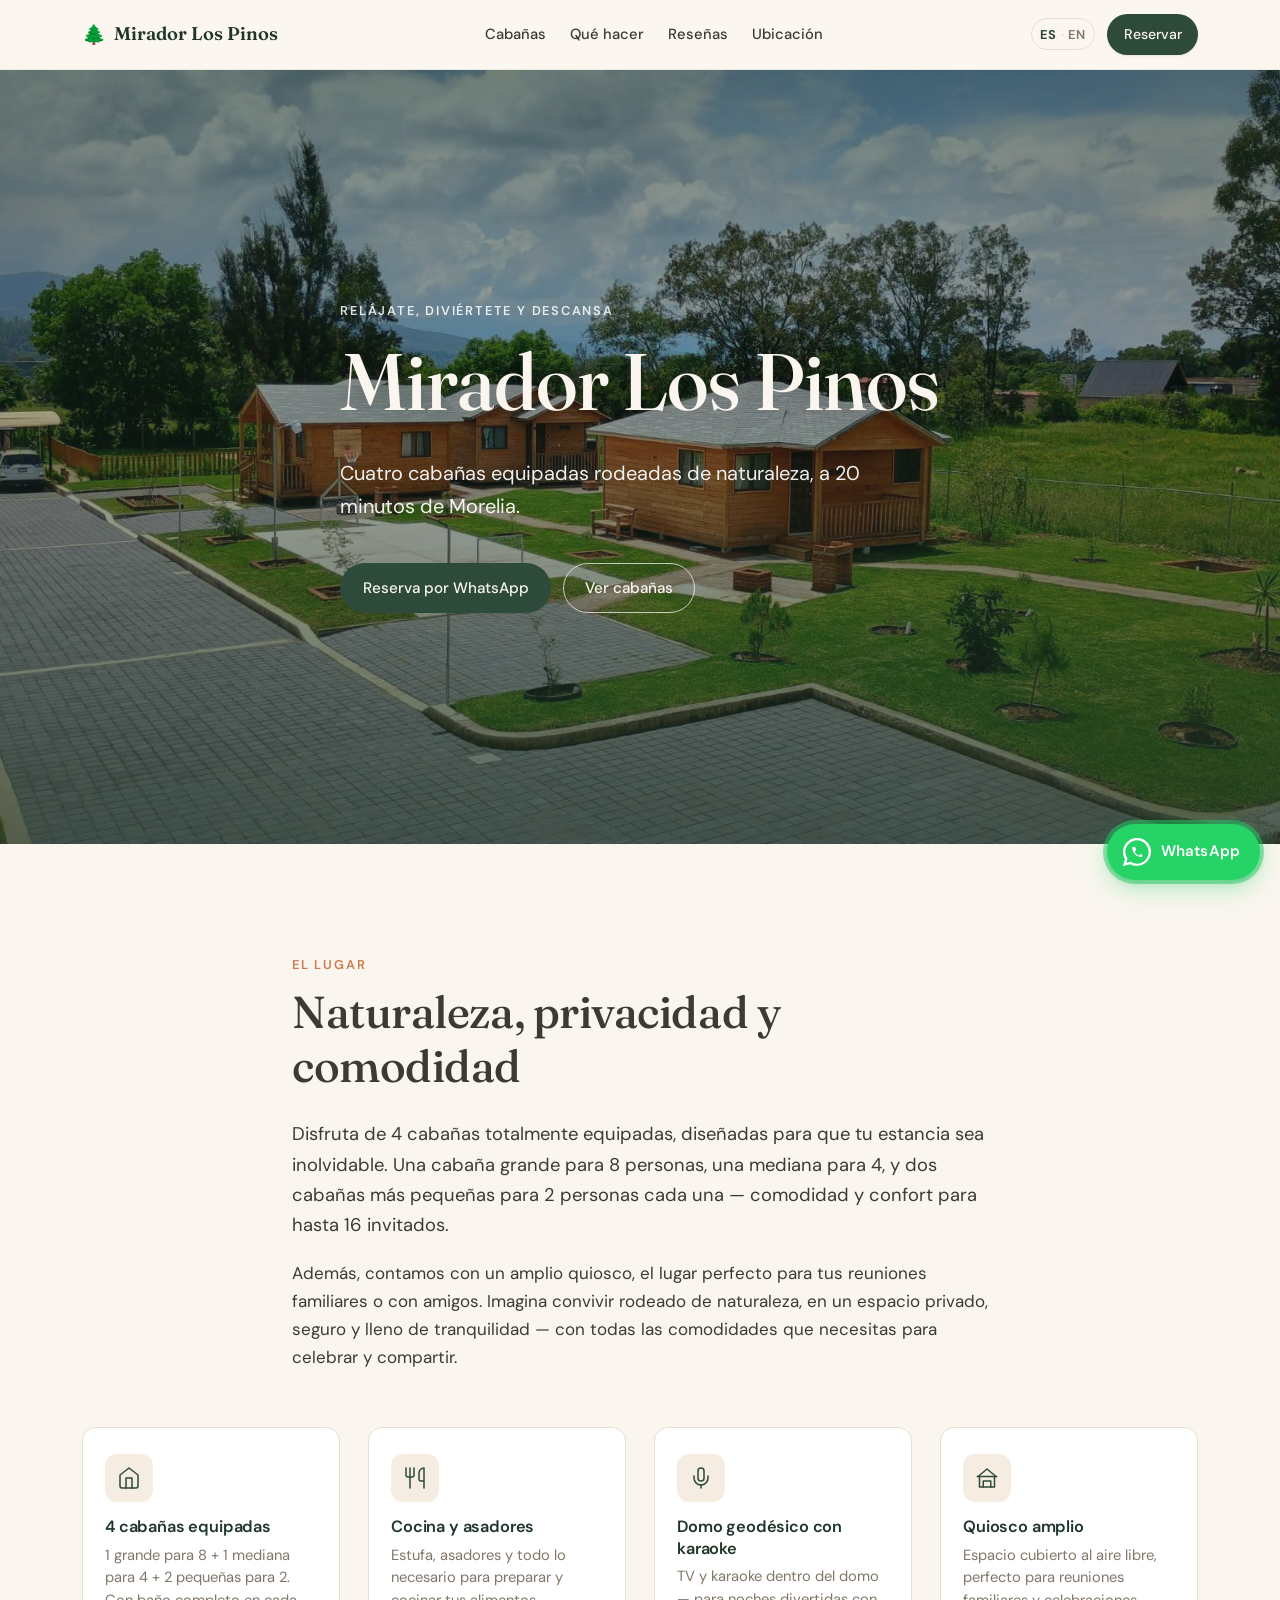
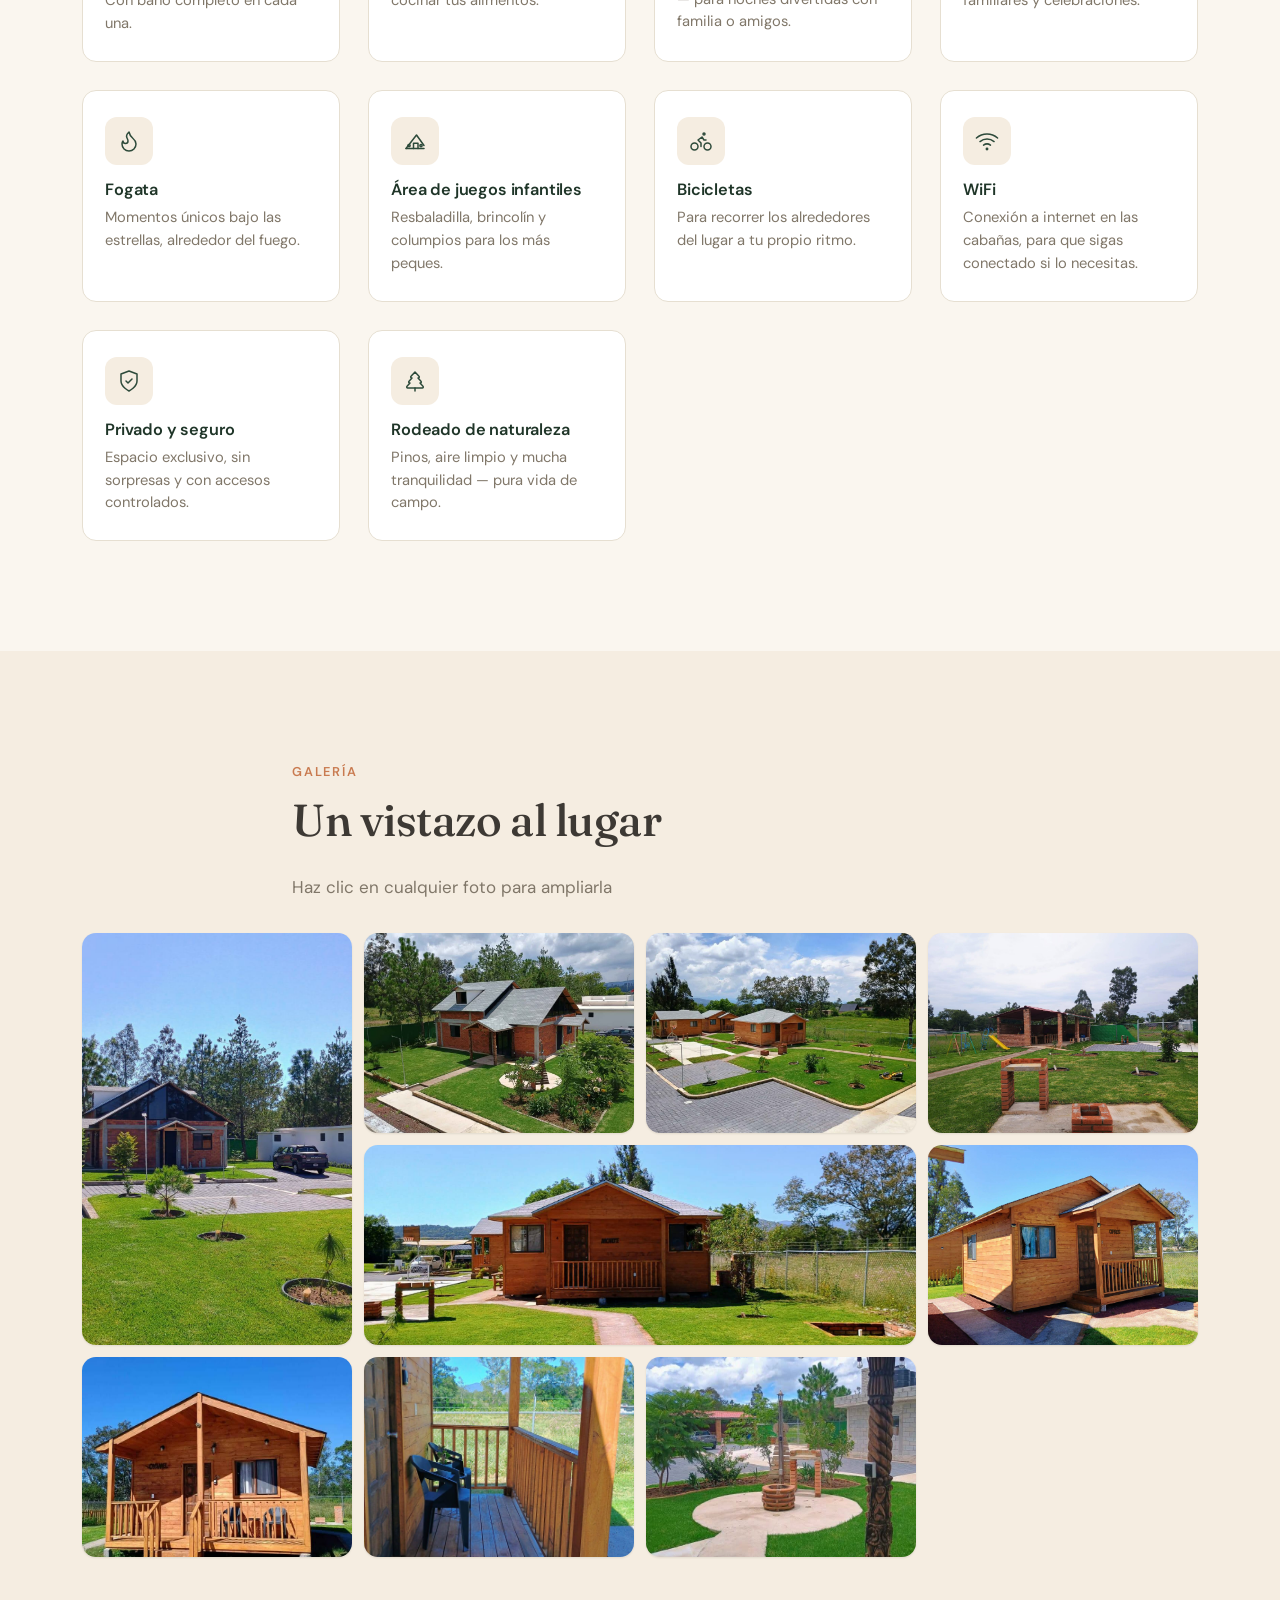
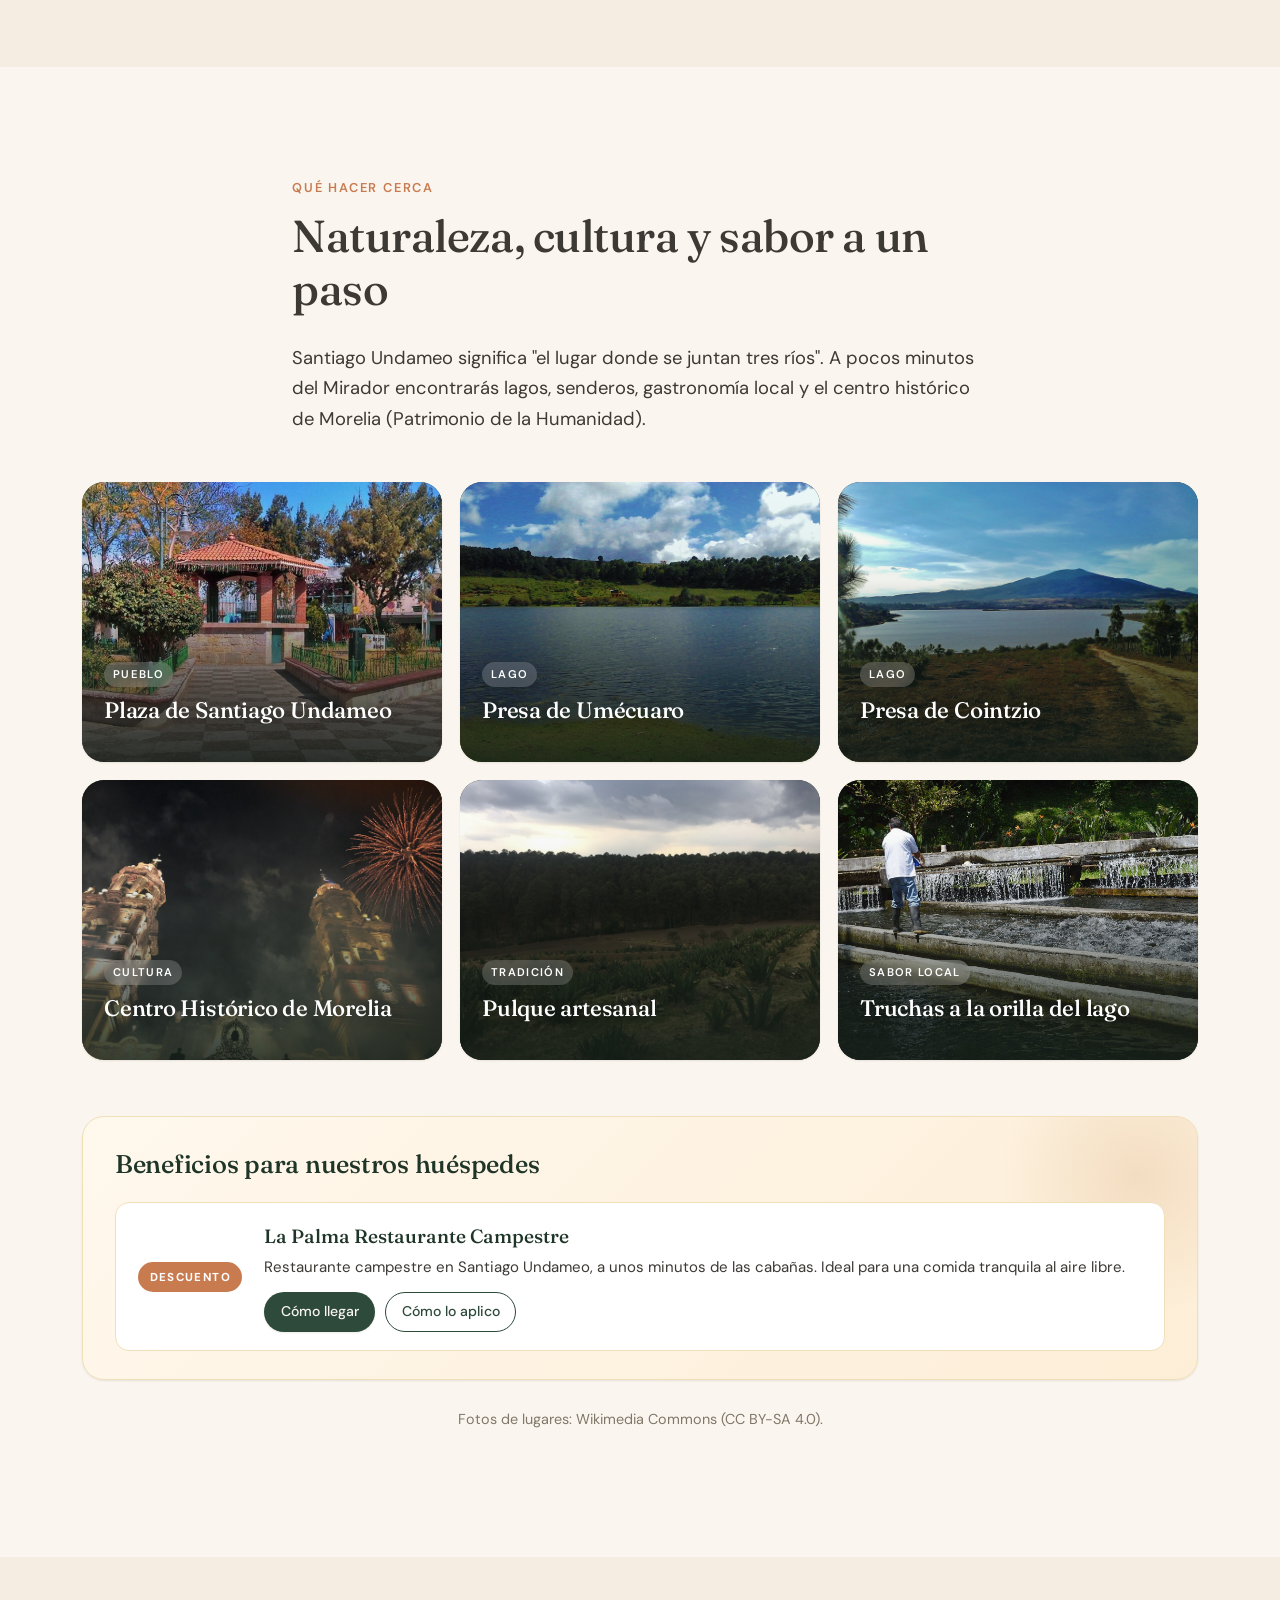
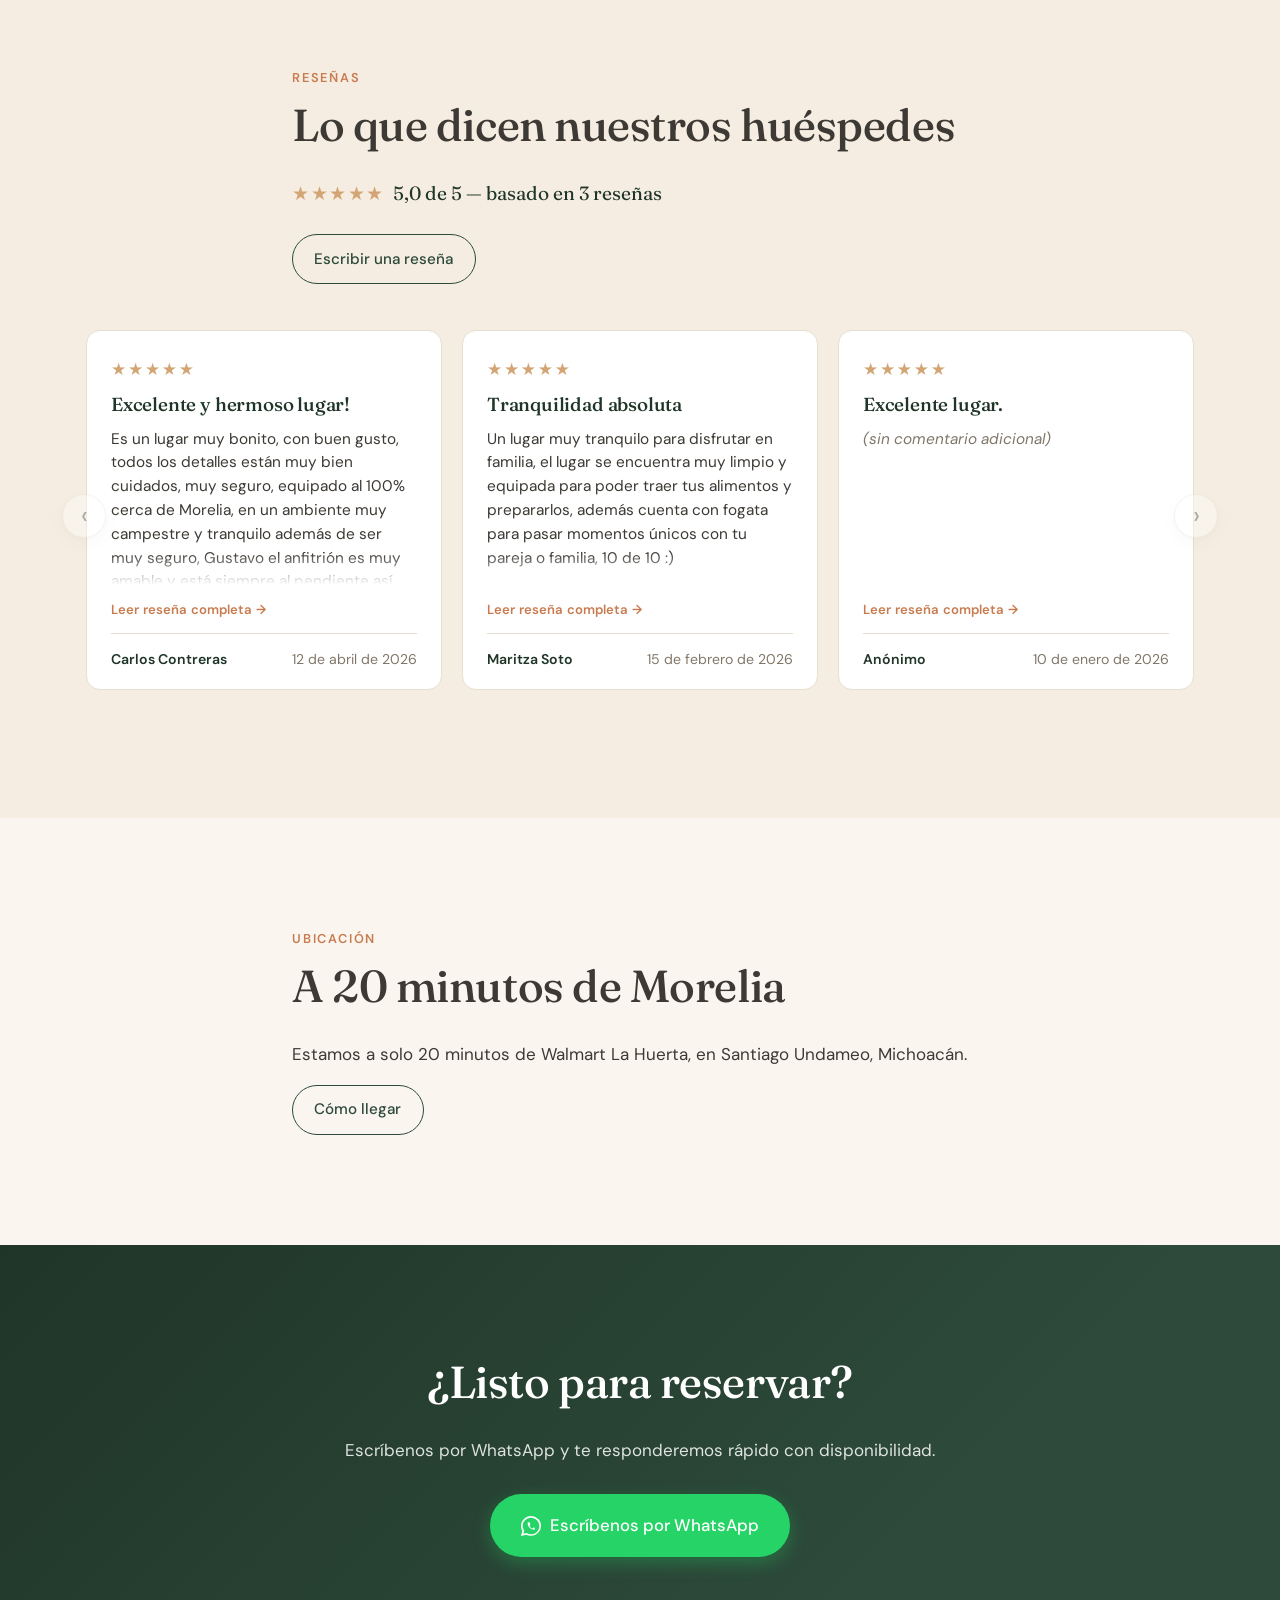
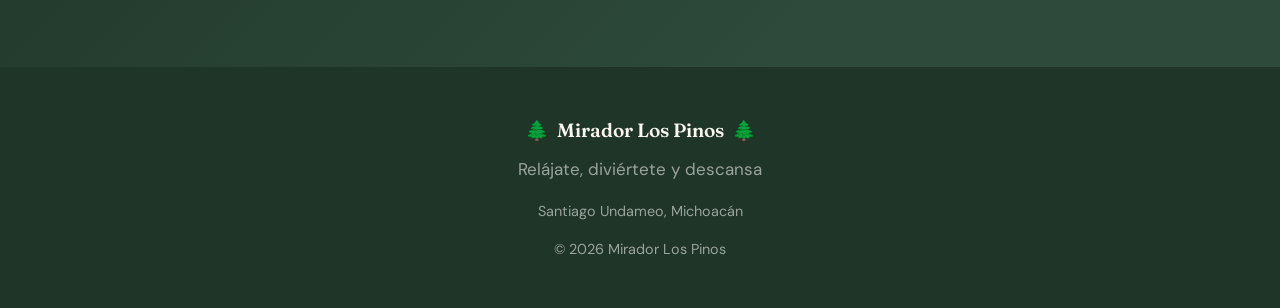
==== index.html @ b977b1d0 "SEO: separate URL per language (/ for ES, /en/ for EN) Adds a tiny build step (scripts/build.py) tha" ====
<!DOCTYPE html>
<html lang="es">
<head>
  <meta charset="UTF-8" />
  <meta name="viewport" content="width=device-width, initial-scale=1" />
  <title data-i18n="site.title">Mirador Los Pinos</title>
  <meta name="description" data-i18n-attr="content" data-i18n="site.description" content="" />
  <meta name="theme-color" content="#2d4a3a" />

  <link rel="canonical" href="https://miradorpinos.com/" />
  <link rel="alternate" hreflang="es-mx" href="https://miradorpinos.com/" />
  <link rel="alternate" hreflang="en"    href="https://miradorpinos.com/en/" />
  <link rel="alternate" hreflang="x-default" href="https://miradorpinos.com/" />

  <!-- Open Graph -->
  <meta property="og:title" data-i18n-attr="content" data-i18n="site.title" content="" />
  <meta property="og:description" data-i18n-attr="content" data-i18n="site.description" content="" />
  <meta property="og:image" content="https://miradorpinos.com/images/hero.jpg" />
  <meta property="og:image:width" content="1024" />
  <meta property="og:image:height" content="768" />
  <meta property="og:url" content="https://miradorpinos.com/" />
  <meta property="og:type" content="website" />
  <meta property="og:site_name" content="Mirador Los Pinos" />
  <meta property="og:locale" content="es_MX" />
  <meta property="og:locale:alternate" content="en_US" />

  <!-- Twitter Card -->
  <meta name="twitter:card" content="summary_large_image" />
  <meta name="twitter:title" data-i18n-attr="content" data-i18n="site.title" content="" />
  <meta name="twitter:description" data-i18n-attr="content" data-i18n="site.description" content="" />
  <meta name="twitter:image" content="https://miradorpinos.com/images/hero.jpg" />

  <!-- Geo -->
  <meta name="geo.region" content="MX-MIC" />
  <meta name="geo.placename" content="Santiago Undameo, Morelia, Michoacán" />
  <meta name="geo.position" content="19.5883;-101.2739" />
  <meta name="ICBM" content="19.5883, -101.2739" />

  <!-- Structured data: LodgingBusiness. AggregateRating + Review entries
       are added dynamically by main.js once reviews.json has loaded so
       they always match the visible reviews. -->
  <script type="application/ld+json" id="ld-business">
  {
    "@context": "https://schema.org",
    "@type": ["LodgingBusiness", "Resort"],
    "@id": "https://miradorpinos.com/#business",
    "name": "Mirador Los Pinos",
    "description": "Cuatro cabañas equipadas rodeadas de naturaleza, a 20 minutos de Morelia.",
    "url": "https://miradorpinos.com/",
    "image": [
      "https://miradorpinos.com/images/hero.jpg",
      "https://miradorpinos.com/images/cabin-01.jpg",
      "https://miradorpinos.com/images/cabin-04.jpg",
      "https://miradorpinos.com/images/cabin-05.jpg"
    ],
    "telephone": "+524431233903",
    "address": {
      "@type": "PostalAddress",
      "addressLocality": "Santiago Undameo",
      "addressRegion": "Michoacán",
      "addressCountry": "MX"
    },
    "geo": {
      "@type": "GeoCoordinates",
      "latitude": 19.5883,
      "longitude": -101.2739
    },
    "priceRange": "$$",
    "amenityFeature": [
      { "@type": "LocationFeatureSpecification", "name": "WiFi", "value": true },
      { "@type": "LocationFeatureSpecification", "name": "Estacionamiento", "value": true },
      { "@type": "LocationFeatureSpecification", "name": "Cocina equipada", "value": true },
      { "@type": "LocationFeatureSpecification", "name": "Asadores", "value": true },
      { "@type": "LocationFeatureSpecification", "name": "Fogata", "value": true },
      { "@type": "LocationFeatureSpecification", "name": "Quiosco", "value": true },
      { "@type": "LocationFeatureSpecification", "name": "Domo geodésico con karaoke", "value": true },
      { "@type": "LocationFeatureSpecification", "name": "Área de juegos infantiles", "value": true },
      { "@type": "LocationFeatureSpecification", "name": "Bicicletas", "value": true }
    ],
    "containsPlace": {
      "@type": "HotelRoom",
      "name": "Cabañas",
      "occupancy": { "@type": "QuantitativeValue", "minValue": 2, "maxValue": 16 }
    },
    "sameAs": [
      "https://wa.me/524431233903"
    ]
  }
  </script>

  <link rel="icon" type="image/png" sizes="32x32" href="images/favicon-32.png" />
  <link rel="icon" type="image/png" sizes="192x192" href="images/favicon-192.png" />
  <link rel="icon" type="image/png" sizes="512x512" href="images/favicon-512.png" />
  <link rel="apple-touch-icon" sizes="180x180" href="images/apple-touch-icon.png" />
  <link rel="preconnect" href="https://fonts.googleapis.com" />
  <link rel="preconnect" href="https://fonts.gstatic.com" crossorigin />
  <link href="https://fonts.googleapis.com/css2?family=DM+Sans:wght@400;500;600;700&family=Fraunces:opsz,wght@9..144,400;9..144,500;9..144,600;9..144,700&display=swap" rel="stylesheet" />
  <link rel="stylesheet" href="assets/css/style.css" />
</head>
<body>

<!-- ───── Header ───── -->
<header class="site-header">
  <div class="container header-inner">
    <a href="#top" class="brand">
      <span class="brand-mark">🌲</span>
      <span class="brand-name">Mirador Los Pinos</span>
    </a>
    <nav class="primary-nav" aria-label="Primary">
      <a href="#about" data-i18n="nav.cabins">Cabañas</a>
      <a href="#nearby" data-i18n="nav.nearby">Qué hacer</a>
      <a href="#reviews" data-i18n="nav.reviews">Reseñas</a>
      <a href="#location" data-i18n="nav.location">Ubicación</a>
    </nav>
    <div class="header-actions">
      <button class="lang-toggle" id="lang-toggle" aria-label="Cambiar idioma">
        <span data-lang-active>ES</span><span class="sep">·</span><span data-lang-inactive>EN</span>
      </button>
      <a class="btn btn-primary btn-sm" href="#contact" data-i18n="nav.book">Reservar</a>
    </div>
  </div>
</header>

<!-- ───── Hero ───── -->
<section id="top" class="hero">
  <div class="hero-image" style="background-image: url('images/hero.jpg')"></div>
  <div class="hero-overlay"></div>
  <div class="container hero-content">
    <p class="eyebrow eyebrow-light" data-i18n="hero.tagline">Relájate, diviértete y descansa</p>
    <h1 class="hero-title" data-i18n="hero.title">Mirador Los Pinos</h1>
    <p class="hero-subtitle" data-i18n="hero.subtitle"></p>
    <div class="hero-ctas">
      <a class="btn btn-primary" href="#contact" data-i18n="hero.cta">Reserva por WhatsApp</a>
      <a class="btn btn-ghost" href="#about" data-i18n="hero.cta_secondary">Ver cabañas</a>
    </div>
  </div>
</section>

<!-- ───── About ───── -->
<section id="about" class="section section-about">
  <div class="container narrow">
    <p class="eyebrow" data-i18n="about.eyebrow">El lugar</p>
    <h2 class="section-title" data-i18n="about.title">Naturaleza, privacidad y comodidad</h2>
    <p class="lede" data-i18n="about.body"></p>
    <p data-i18n="about.body2"></p>
  </div>

  <div class="container">
    <ul class="features">
      <li class="feature">
        <span class="feature-icon" aria-hidden="true">
          <svg viewBox="0 0 24 24" fill="none" stroke="currentColor" stroke-width="1.5" stroke-linecap="round" stroke-linejoin="round"><path d="m3 9 9-7 9 7v11a2 2 0 0 1-2 2H5a2 2 0 0 1-2-2z"/><polyline points="9 22 9 12 15 12 15 22"/></svg>
        </span>
        <h3 data-i18n="features.cabins">3 cabañas equipadas</h3>
        <p data-i18n="features.cabins_desc"></p>
      </li>
      <li class="feature">
        <span class="feature-icon" aria-hidden="true">
          <svg viewBox="0 0 24 24" fill="none" stroke="currentColor" stroke-width="1.5" stroke-linecap="round" stroke-linejoin="round"><path d="M3 2v7c0 1.1.9 2 2 2h4a2 2 0 0 0 2-2V2"/><path d="M7 2v20"/><path d="M21 15V2a5 5 0 0 0-5 5v6c0 1.1.9 2 2 2h3zm0 0v7"/></svg>
        </span>
        <h3 data-i18n="features.kitchen">Cocina y asadores</h3>
        <p data-i18n="features.kitchen_desc"></p>
      </li>
      <li class="feature">
        <span class="feature-icon" aria-hidden="true">
          <svg viewBox="0 0 24 24" fill="none" stroke="currentColor" stroke-width="1.5" stroke-linecap="round" stroke-linejoin="round"><path d="M12 2a3 3 0 0 0-3 3v7a3 3 0 0 0 6 0V5a3 3 0 0 0-3-3z"/><path d="M19 10v2a7 7 0 0 1-14 0v-2"/><line x1="12" y1="19" x2="12" y2="22"/></svg>
        </span>
        <h3 data-i18n="features.dome">Domo geodésico con karaoke</h3>
        <p data-i18n="features.dome_desc"></p>
      </li>
      <li class="feature">
        <span class="feature-icon" aria-hidden="true">
          <svg viewBox="0 0 32 32" fill="none" stroke="currentColor" stroke-width="2" stroke-linecap="round" stroke-linejoin="round"><path d="M4 14 16 4l12 10"/><path d="M6 14v14h20V14"/><path d="M3 14h26"/><path d="M11 28v-8h10v8"/></svg>
        </span>
        <h3 data-i18n="features.gazebo">Quiosco amplio</h3>
        <p data-i18n="features.gazebo_desc"></p>
      </li>
      <li class="feature">
        <span class="feature-icon" aria-hidden="true">
          <svg viewBox="0 0 24 24" fill="none" stroke="currentColor" stroke-width="1.5" stroke-linecap="round" stroke-linejoin="round"><path d="M8.5 14.5A2.5 2.5 0 0 0 11 12c0-1.38-.5-2-1-3-1.072-2.143-.224-4.054 2-6 .5 2.5 2 4.9 4 6.5 2 1.6 3 3.5 3 5.5a7 7 0 1 1-14 0c0-1.153.433-2.294 1-3a2.5 2.5 0 0 0 2.5 2.5z"/></svg>
        </span>
        <h3 data-i18n="features.firepit">Fogata</h3>
        <p data-i18n="features.firepit_desc"></p>
      </li>
      <li class="feature">
        <span class="feature-icon" aria-hidden="true">
          <svg viewBox="0 0 32 32" fill="none" stroke="currentColor" stroke-width="2" stroke-linecap="round" stroke-linejoin="round"><path d="M4 26 18 8l10 14"/><path d="M4 26h24"/><path d="M14 26v-7h6v7"/><circle cx="8" cy="22" r="1.5"/><circle cx="24" cy="22" r="1.5"/></svg>
        </span>
        <h3 data-i18n="features.kids">Área para niños</h3>
        <p data-i18n="features.kids_desc"></p>
      </li>
      <li class="feature">
        <span class="feature-icon" aria-hidden="true">
          <svg viewBox="0 0 24 24" fill="none" stroke="currentColor" stroke-width="1.5" stroke-linecap="round" stroke-linejoin="round"><circle cx="18.5" cy="17.5" r="3.5"/><circle cx="5.5" cy="17.5" r="3.5"/><circle cx="15" cy="5" r="1"/><path d="M12 17.5V14l-3-3 4-3 2 3h2"/></svg>
        </span>
        <h3 data-i18n="features.bikes">Bicicletas</h3>
        <p data-i18n="features.bikes_desc"></p>
      </li>
      <li class="feature">
        <span class="feature-icon" aria-hidden="true">
          <svg viewBox="0 0 24 24" fill="none" stroke="currentColor" stroke-width="1.5" stroke-linecap="round" stroke-linejoin="round"><path d="M5 12.55a11 11 0 0 1 14.08 0"/><path d="M1.42 9a16 16 0 0 1 21.16 0"/><path d="M8.53 16.11a6 6 0 0 1 6.95 0"/><circle cx="12" cy="20" r=".7" fill="currentColor"/></svg>
        </span>
        <h3 data-i18n="features.wifi">WiFi</h3>
        <p data-i18n="features.wifi_desc"></p>
      </li>
      <li class="feature">
        <span class="feature-icon" aria-hidden="true">
          <svg viewBox="0 0 24 24" fill="none" stroke="currentColor" stroke-width="1.5" stroke-linecap="round" stroke-linejoin="round"><path d="M12 22s8-4 8-10V5l-8-3-8 3v7c0 6 8 10 8 10z"/><path d="m9 12 2 2 4-4"/></svg>
        </span>
        <h3 data-i18n="features.private">Privado y seguro</h3>
        <p data-i18n="features.private_desc"></p>
      </li>
      <li class="feature">
        <span class="feature-icon" aria-hidden="true">
          <svg viewBox="0 0 24 24" fill="none" stroke="currentColor" stroke-width="1.5" stroke-linecap="round" stroke-linejoin="round"><path d="m17 14 3 3.3a1 1 0 0 1-.7 1.7H4.7a1 1 0 0 1-.7-1.7L7 14h-.3a1 1 0 0 1-.7-1.7L9 9h-.2A1 1 0 0 1 8 7.3L12 3l4 4.3a1 1 0 0 1-.8 1.7H15l3 3.3a1 1 0 0 1-.7 1.7H17z"/><path d="M12 22v-3"/></svg>
        </span>
        <h3 data-i18n="features.nature">Rodeado de naturaleza</h3>
        <p data-i18n="features.nature_desc"></p>
      </li>
    </ul>
  </div>
</section>

<!-- ───── Gallery ───── -->
<section id="gallery" class="section section-gallery">
  <div class="container narrow">
    <p class="eyebrow" data-i18n="gallery.eyebrow">Galería</p>
    <h2 class="section-title" data-i18n="gallery.title">Un vistazo al lugar</h2>
    <p class="muted" data-i18n="gallery.hint"></p>
  </div>
  <div class="container">
    <div class="gallery" id="gallery">
      <button class="g-item g-item-tall" data-img="images/cabin-01.jpg"><img src="images/cabin-01.jpg" alt="Cabaña principal del Mirador Los Pinos vista desde el frente" loading="lazy"></button>
      <button class="g-item" data-img="images/cabin-02.jpg"><img src="images/cabin-02.jpg" alt="Cabaña entre los pinos en Santiago Undameo" loading="lazy"></button>
      <button class="g-item" data-img="images/cabin-03.jpg"><img src="images/cabin-03.jpg" alt="Vista exterior de cabaña pequeña con jardín" loading="lazy"></button>
      <button class="g-item" data-img="images/cabin-04.jpg"><img src="images/cabin-04.jpg" alt="Cabañas y áreas comunes del Mirador" loading="lazy"></button>
      <button class="g-item g-item-wide" data-img="images/cabin-05.jpg"><img src="images/cabin-05.jpg" alt="Cabaña de madera con porche y mobiliario exterior" loading="lazy"></button>
      <button class="g-item" data-img="images/cabin-06.jpg"><img src="images/cabin-06.jpg" alt="Quiosco y zona de reuniones al aire libre" loading="lazy"></button>
      <button class="g-item" data-img="images/cabin-07.jpg"><img src="images/cabin-07.jpg" alt="Porche de la cabaña con vista al campo" loading="lazy"></button>
      <button class="g-item" data-img="images/cabin-08.jpg"><img src="images/cabin-08.jpg" alt="Detalle del interior de una cabaña equipada" loading="lazy"></button>
      <button class="g-item" data-img="images/cabin-09.jpg"><img src="images/cabin-09.jpg" alt="Área de descanso del Mirador Los Pinos al amanecer" loading="lazy"></button>
    </div>
  </div>
</section>

<!-- ───── Places of interest ───── -->
<section id="nearby" class="section section-nearby">
  <div class="container narrow">
    <p class="eyebrow" data-i18n="nearby.eyebrow">Qué hacer cerca</p>
    <h2 class="section-title" data-i18n="nearby.title">Naturaleza, cultura y sabor a un paso</h2>
    <p class="lede" data-i18n="nearby.lede"></p>
  </div>

  <div class="container">
    <div class="places-grid">
      <article class="place" data-map="https://maps.app.goo.gl/AADfmc1T6F9CiE9c6">
        <div class="place-image" style="background-image:url('images/place-plaza-undameo.jpg')"></div>
        <div class="place-overlay"></div>
        <div class="place-content">
          <span class="place-tag" data-i18n="nearby.tag.village">Pueblo</span>
          <h3 data-i18n="nearby.plaza.title">Plaza de Santiago Undameo</h3>
          <p data-i18n="nearby.plaza.body"></p>
          <p class="place-meta">
            <span class="dot"></span>
            <span data-i18n="nearby.plaza.distance">En el pueblo</span>
          </p>
        </div>
      </article>

      <article class="place" data-map="https://maps.google.com/?q=Presa+de+Um%C3%A9cuaro">
        <div class="place-image" style="background-image:url('images/place-umecuaro.jpg')"></div>
        <div class="place-overlay"></div>
        <div class="place-content">
          <span class="place-tag" data-i18n="nearby.tag.lake">Lago</span>
          <h3 data-i18n="nearby.umecuaro.title">Presa de Umécuaro</h3>
          <p data-i18n="nearby.umecuaro.body"></p>
          <p class="place-meta">
            <span class="dot"></span>
            <span data-i18n="nearby.umecuaro.distance">A 25 min en coche</span>
          </p>
        </div>
      </article>

      <article class="place" data-map="https://maps.google.com/?q=Presa+de+Cointzio">
        <div class="place-image" style="background-image:url('images/place-cointzio.jpg')"></div>
        <div class="place-overlay"></div>
        <div class="place-content">
          <span class="place-tag" data-i18n="nearby.tag.lake">Lago</span>
          <h3 data-i18n="nearby.cointzio.title">Presa de Cointzio</h3>
          <p data-i18n="nearby.cointzio.body"></p>
          <p class="place-meta">
            <span class="dot"></span>
            <span data-i18n="nearby.cointzio.distance">A 10 min en coche</span>
          </p>
        </div>
      </article>

      <article class="place" data-map="https://maps.google.com/?q=Centro+Hist%C3%B3rico+de+Morelia">
        <div class="place-image" style="background-image:url('images/place-morelia.jpg')"></div>
        <div class="place-overlay"></div>
        <div class="place-content">
          <span class="place-tag" data-i18n="nearby.tag.culture">Cultura</span>
          <h3 data-i18n="nearby.morelia.title">Centro Histórico de Morelia</h3>
          <p data-i18n="nearby.morelia.body"></p>
          <p class="place-meta">
            <span class="dot"></span>
            <span data-i18n="nearby.morelia.distance">A 20 min en coche</span>
          </p>
        </div>
      </article>

      <article class="place" data-map="https://maps.google.com/?q=Santiago+Undameo+pulque">
        <div class="place-image" style="background-image:url('images/place-pulque.jpg')"></div>
        <div class="place-overlay"></div>
        <div class="place-content">
          <span class="place-tag" data-i18n="nearby.tag.tradition">Tradición</span>
          <h3 data-i18n="nearby.pulque.title">Pulque artesanal</h3>
          <p data-i18n="nearby.pulque.body"></p>
          <p class="place-meta">
            <span class="dot"></span>
            <span data-i18n="nearby.pulque.distance">En el pueblo</span>
          </p>
        </div>
      </article>

      <article class="place" data-map="https://maps.google.com/?q=truchas+Um%C3%A9cuaro">
        <div class="place-image" style="background-image:url('images/place-truchas.jpg')"></div>
        <div class="place-overlay"></div>
        <div class="place-content">
          <span class="place-tag" data-i18n="nearby.tag.food">Sabor local</span>
          <h3 data-i18n="nearby.truchas.title">Truchas a la orilla del lago</h3>
          <p data-i18n="nearby.truchas.body"></p>
          <p class="place-meta">
            <span class="dot"></span>
            <span data-i18n="nearby.truchas.distance">A 25 min en coche</span>
          </p>
        </div>
      </article>
    </div>

    <!-- Guest perks -->
    <section class="perks" aria-labelledby="perks-title">
      <header class="perks-header">
        <h3 id="perks-title" data-i18n="perks.title">Beneficios para nuestros huéspedes</h3>
      </header>

      <ul class="perk-list">
        <li class="perk-row">
          <div class="perk-badge">
            <span class="perk-badge-tag" data-i18n="perks.la-palma.tag">Descuento</span>
          </div>
          <div class="perk-row-body">
            <h4 data-i18n="perks.la-palma.title">La Palma Restaurante Campestre</h4>
            <p data-i18n="perks.la-palma.body">Restaurante campestre en Santiago Undameo, a unos minutos de las cabañas. Ideal para una comida tranquila al aire libre.</p>
            <div class="perk-actions">
              <a class="btn btn-primary btn-sm"
                 href="https://www.google.com/maps/place/LA+PALMA+RESTAURANTE+CAMPESTRE/@19.5883908,-101.2738959,17z/data=!4m7!3m6!1s0x842d75f939df1c29:0xa5d9dca0ba9fbee8!8m2!3d19.5883683!4d-101.2739064!10e5!16s%2Fg%2F11h8b4vnq4"
                 target="_blank" rel="noopener" data-i18n="perks.directions">Cómo llegar</a>
              <a class="btn btn-ghost btn-sm" href="#contact" data-i18n="perks.howto">Cómo lo aplico</a>
            </div>
          </div>
        </li>
      </ul>
    </section>

    <p class="muted small center" data-i18n="nearby.credits"></p>
  </div>
</section>

<!-- ───── Reviews ───── -->
<section id="reviews" class="section section-reviews">
  <div class="container narrow">
    <p class="eyebrow" data-i18n="reviews.eyebrow">Reseñas</p>
    <h2 class="section-title" data-i18n="reviews.title">Lo que dicen nuestros huéspedes</h2>
    <p class="reviews-summary" id="reviews-summary"></p>
    <button class="btn btn-ghost" id="open-review-form" data-i18n="reviews.write">Escribir una reseña</button>
  </div>
  <div class="container">
    <div class="reviews-carousel" id="reviews-carousel">
      <button class="rc-nav rc-prev" id="rc-prev" aria-label="Anterior" type="button" hidden>‹</button>
      <div class="reviews-track" id="reviews-grid"></div>
      <button class="rc-nav rc-next" id="rc-next" aria-label="Siguiente" type="button" hidden>›</button>
    </div>
    <div class="reviews-dots" id="reviews-dots" role="tablist" hidden></div>
  </div>
</section>

<!-- ───── Review form modal ───── -->
<div class="modal" id="review-modal" hidden>
  <div class="modal-backdrop" data-close-modal></div>
  <div class="modal-panel" role="dialog" aria-modal="true" aria-labelledby="review-form-title">
    <button class="modal-close" data-close-modal aria-label="Cerrar">×</button>
    <h3 id="review-form-title" data-i18n="form.title">Comparte tu experiencia</h3>
    <p class="muted" data-i18n="form.subtitle"></p>

    <form id="review-form" novalidate>
      <label class="field">
        <span data-i18n="form.name">Tu nombre</span>
        <input name="author" type="text" required maxlength="80" data-i18n-attr="placeholder" data-i18n="form.name_placeholder" />
      </label>

      <fieldset class="field">
        <legend data-i18n="form.rating">Calificación</legend>
        <div class="rating-input" role="radiogroup">
          <input type="radio" name="rating" value="5" id="rating-5" required checked>
          <label for="rating-5" aria-label="5 / 5">★</label>
          <input type="radio" name="rating" value="4" id="rating-4">
          <label for="rating-4" aria-label="4 / 5">★</label>
          <input type="radio" name="rating" value="3" id="rating-3">
          <label for="rating-3" aria-label="3 / 5">★</label>
          <input type="radio" name="rating" value="2" id="rating-2">
          <label for="rating-2" aria-label="2 / 5">★</label>
          <input type="radio" name="rating" value="1" id="rating-1">
          <label for="rating-1" aria-label="1 / 5">★</label>
        </div>
      </fieldset>

      <label class="field">
        <span data-i18n="form.headline">Título</span>
        <input name="title" type="text" maxlength="120" data-i18n-attr="placeholder" data-i18n="form.headline_placeholder" />
      </label>

      <label class="field">
        <span class="field-label-row">
          <span data-i18n="form.body">Tu reseña</span>
          <span class="char-counter" id="body-counter" aria-live="polite">0 / 711</span>
        </span>
        <textarea name="body" rows="5" maxlength="711" data-i18n-attr="placeholder" data-i18n="form.body_placeholder" id="review-body"></textarea>
      </label>

      <!-- honeypot -->
      <label class="hp-field" aria-hidden="true">
        <input type="text" name="website" tabindex="-1" autocomplete="off" />
      </label>

      <p class="form-status" id="form-status" role="status"></p>

      <div class="form-actions">
        <button type="button" class="btn btn-ghost" data-close-modal data-i18n="form.cancel">Cancelar</button>
        <button type="submit" class="btn btn-primary" id="submit-btn" data-i18n="form.submit">Enviar reseña</button>
      </div>
    </form>
  </div>
</div>

<!-- ───── Location ───── -->
<section id="location" class="section section-location">
  <div class="container narrow">
    <p class="eyebrow" data-i18n="location.eyebrow">Ubicación</p>
    <h2 class="section-title" data-i18n="location.title">A 20 minutos de Morelia</h2>
    <p data-i18n="location.body"></p>
    <a class="btn btn-ghost" href="https://maps.google.com/?q=Santiago+Undameo+Morelia" target="_blank" rel="noopener" data-i18n="location.directions">Cómo llegar</a>
  </div>
</section>

<!-- ───── Contact ───── -->
<section id="contact" class="section section-contact">
  <div class="container narrow center">
    <h2 class="section-title" data-i18n="contact.title">¿Listo para reservar?</h2>
    <p data-i18n="contact.body"></p>
    <a class="btn btn-whatsapp btn-lg" href="https://wa.me/" id="whatsapp-cta">
      <svg viewBox="0 0 24 24" width="20" height="20" aria-hidden="true" fill="currentColor">
        <path d="M20.5 3.5A11.9 11.9 0 0 0 12 0C5.4 0 0 5.4 0 12c0 2.1.6 4.2 1.6 6L0 24l6.2-1.6c1.7.9 3.7 1.4 5.7 1.4h.1c6.6 0 12-5.4 12-12 0-3.2-1.2-6.2-3.5-8.4ZM12 22c-1.8 0-3.5-.5-5-1.4l-.4-.2-3.7 1 1-3.6-.2-.4A9.9 9.9 0 0 1 2 12c0-5.5 4.5-10 10-10s10 4.5 10 10-4.5 10-10 10Zm5.5-7.5-2.1-.6c-.3-.1-.5 0-.8.3l-.6.8c-.1.2-.3.2-.5.1-.7-.3-1.4-.7-2-1.3-.6-.6-1-1.3-1.3-2-.1-.2-.1-.4.1-.5l.7-.6c.2-.2.3-.5.2-.8L10.5 8c-.1-.3-.4-.5-.7-.5h-1c-.4 0-.8.3-.8.7C7.7 12.5 11.5 16.3 15.8 16.5c.4 0 .7-.4.7-.8v-.9c0-.3-.2-.6-.5-.7Z"/>
      </svg>
      <span data-i18n="contact.whatsapp">Escríbenos por WhatsApp</span>
    </a>
  </div>
</section>

<!-- ───── Footer ───── -->
<footer class="site-footer">
  <div class="container">
    <p class="brand"><span>🌲</span> Mirador Los Pinos <span>🌲</span></p>
    <p class="muted" data-i18n="footer.tagline"></p>
    <p class="muted small" data-i18n="footer.santiago"></p>
    <p class="muted small" data-i18n="footer.copyright" id="copyright"></p>
  </div>
</footer>

<!-- ───── Review-detail modal (fullscreen preview) ───── -->
<div class="rd" id="review-detail" hidden aria-hidden="true">
  <div class="rd-backdrop" data-rd-close></div>
  <article class="rd-panel" role="dialog" aria-modal="true" aria-labelledby="rd-title">
    <button class="rd-close" data-rd-close aria-label="Cerrar" type="button">×</button>
    <div class="rd-content">
      <div class="rd-stars" id="rd-stars" aria-hidden="true"></div>
      <h2 class="rd-title" id="rd-title"></h2>
      <p class="rd-body" id="rd-body"></p>
      <div class="rd-meta">
        <span class="rd-author" id="rd-author"></span>
        <span class="rd-date" id="rd-date"></span>
      </div>
    </div>
  </article>
</div>

<!-- ───── WhatsApp floating widget ───── -->
<div class="wa-widget" id="wa-widget">
  <div class="wa-panel" id="wa-panel" hidden role="dialog" aria-labelledby="wa-title">
    <div class="wa-panel-header">
      <div class="wa-avatar" aria-hidden="true">🌲</div>
      <div class="wa-panel-meta">
        <p class="wa-panel-name" id="wa-title">Mirador Los Pinos</p>
        <p class="wa-panel-status">
          <span class="wa-dot"></span>
          <span data-i18n="wa.online">En línea</span>
        </p>
      </div>
      <button class="wa-panel-close" id="wa-close" aria-label="Cerrar">×</button>
    </div>
    <div class="wa-panel-body">
      <div class="wa-bubble">
        <p class="wa-bubble-from">Mirador Los Pinos</p>
        <p data-i18n="wa.greeting">¡Hola! 👋 ¿En qué te podemos ayudar?</p>
        <p class="wa-bubble-time">— ahora</p>
      </div>
    </div>
    <div class="wa-panel-footer">
      <a class="wa-cta" id="wa-cta" target="_blank" rel="noopener">
        <svg viewBox="0 0 24 24" width="18" height="18" aria-hidden="true" fill="currentColor">
          <path d="M20.5 3.5A11.9 11.9 0 0 0 12 0C5.4 0 0 5.4 0 12c0 2.1.6 4.2 1.6 6L0 24l6.2-1.6c1.7.9 3.7 1.4 5.7 1.4h.1c6.6 0 12-5.4 12-12 0-3.2-1.2-6.2-3.5-8.4ZM12 22c-1.8 0-3.5-.5-5-1.4l-.4-.2-3.7 1 1-3.6-.2-.4A9.9 9.9 0 0 1 2 12c0-5.5 4.5-10 10-10s10 4.5 10 10-4.5 10-10 10Zm5.5-7.5-2.1-.6c-.3-.1-.5 0-.8.3l-.6.8c-.1.2-.3.2-.5.1-.7-.3-1.4-.7-2-1.3-.6-.6-1-1.3-1.3-2-.1-.2-.1-.4.1-.5l.7-.6c.2-.2.3-.5.2-.8L10.5 8c-.1-.3-.4-.5-.7-.5h-1c-.4 0-.8.3-.8.7C7.7 12.5 11.5 16.3 15.8 16.5c.4 0 .7-.4.7-.8v-.9c0-.3-.2-.6-.5-.7Z"/>
        </svg>
        <span data-i18n="wa.start">Comenzar conversación</span>
      </a>
      <p class="wa-panel-hint">
        <svg viewBox="0 0 16 16" width="12" height="12" aria-hidden="true" fill="currentColor"><path d="M13.6 2.4a8 8 0 1 0 1.7 8.7L16 16l-4.9-1.6a8 8 0 0 0 2.5-12ZM8 14.4a6.4 6.4 0 0 1-3.2-.9l-.2-.1-2.4.8.8-2.3-.2-.3A6.4 6.4 0 1 1 8 14.4Z"/></svg>
        <span data-i18n="wa.hint">Se abrirá WhatsApp</span>
      </p>
    </div>
  </div>
  <button class="wa-button" id="wa-button" aria-label="WhatsApp">
    <svg viewBox="0 0 24 24" width="28" height="28" aria-hidden="true" fill="currentColor">
      <path d="M20.5 3.5A11.9 11.9 0 0 0 12 0C5.4 0 0 5.4 0 12c0 2.1.6 4.2 1.6 6L0 24l6.2-1.6c1.7.9 3.7 1.4 5.7 1.4h.1c6.6 0 12-5.4 12-12 0-3.2-1.2-6.2-3.5-8.4ZM12 22c-1.8 0-3.5-.5-5-1.4l-.4-.2-3.7 1 1-3.6-.2-.4A9.9 9.9 0 0 1 2 12c0-5.5 4.5-10 10-10s10 4.5 10 10-4.5 10-10 10Zm5.5-7.5-2.1-.6c-.3-.1-.5 0-.8.3l-.6.8c-.1.2-.3.2-.5.1-.7-.3-1.4-.7-2-1.3-.6-.6-1-1.3-1.3-2-.1-.2-.1-.4.1-.5l.7-.6c.2-.2.3-.5.2-.8L10.5 8c-.1-.3-.4-.5-.7-.5h-1c-.4 0-.8.3-.8.7C7.7 12.5 11.5 16.3 15.8 16.5c.4 0 .7-.4.7-.8v-.9c0-.3-.2-.6-.5-.7Z"/>
    </svg>
    <span class="wa-button-label" data-i18n="wa.button">WhatsApp</span>
  </button>
</div>

<!-- ───── New-version pill (cache invalidation prompt) ───── -->
<div class="version-pill" id="version-pill" hidden role="status" aria-live="polite">
  <span data-i18n="version.new">Nueva versión disponible.</span>
  <button type="button" class="version-refresh" id="version-refresh" data-i18n="version.refresh">Refrescar</button>
  <button type="button" class="version-dismiss" id="version-dismiss" aria-label="Cerrar">×</button>
</div>

<!-- ───── Lightbox ───── -->
<div class="lightbox" id="lightbox" hidden>
  <button class="lb-close" id="lb-close" aria-label="Cerrar">×</button>
  <button class="lb-prev" id="lb-prev" aria-label="Anterior">‹</button>
  <button class="lb-next" id="lb-next" aria-label="Siguiente">›</button>
  <img id="lb-img" alt="" />
</div>

<script src="assets/js/main.js" type="module"></script>
</body>
</html>
---- assets/css/style.css ----
/* ───── Tokens ───── */
:root {
  --forest: #2d4a3a;
  --forest-deep: #1f3528;
  --forest-soft: #3e6650;
  --beige: #f5ede1;
  --cream: #faf6ef;
  --charcoal: #2a2723;
  --ink: #3d3934;
  --muted: #807769;
  --line: #e6dfd1;
  --terracotta: #c97b50;
  --gold: #d4a574;
  --accent: var(--terracotta);

  --radius-sm: 8px;
  --radius:    14px;
  --radius-lg: 22px;
  --shadow-sm: 0 1px 2px rgba(42,39,35,.06), 0 1px 3px rgba(42,39,35,.04);
  --shadow:    0 6px 20px rgba(42,39,35,.08), 0 2px 6px rgba(42,39,35,.05);
  --shadow-lg: 0 18px 50px rgba(42,39,35,.18);

  --font-sans: 'DM Sans', system-ui, -apple-system, Segoe UI, Roboto, sans-serif;
  --font-serif: 'Fraunces', Georgia, 'Times New Roman', serif;

  --max: 1180px;
  --max-narrow: 760px;
  --pad: clamp(16px, 4vw, 32px);
}

/* ───── Reset ───── */
*, *::before, *::after { box-sizing: border-box; }
html { scroll-behavior: smooth; }
body {
  margin: 0;
  font-family: var(--font-sans);
  font-size: 17px;
  line-height: 1.65;
  color: var(--ink);
  background: var(--cream);
  -webkit-font-smoothing: antialiased;
  text-rendering: optimizeLegibility;
}
img { max-width: 100%; height: auto; display: block; }
button { font: inherit; cursor: pointer; }
a { color: var(--forest); text-decoration: none; transition: color .2s; }
a:hover { color: var(--accent); }
h1, h2, h3 { font-family: var(--font-serif); font-weight: 500; letter-spacing: -0.01em; line-height: 1.2; margin: 0 0 .5em; }
p { margin: 0 0 1em; }

/* ───── Layout ───── */
.container { max-width: var(--max); margin: 0 auto; padding: 0 var(--pad); }
.container.narrow { max-width: var(--max-narrow); }
.center { text-align: center; }
.muted { color: var(--muted); }
.small { font-size: .9rem; }
.eyebrow {
  font-size: .8rem;
  font-weight: 600;
  letter-spacing: .14em;
  text-transform: uppercase;
  color: var(--accent);
  margin: 0 0 .8em;
}
.eyebrow-light { color: rgba(255,255,255,.85); }
.lede { font-size: 1.15rem; color: var(--ink); }
.section { padding: clamp(64px, 9vw, 110px) 0; }
.section-title { font-size: clamp(1.9rem, 4vw, 2.8rem); margin-bottom: .6em; }

/* ───── Buttons ───── */
.btn {
  display: inline-flex;
  align-items: center;
  justify-content: center;
  gap: .5em;
  padding: .75em 1.4em;
  border-radius: 999px;
  font-weight: 500;
  font-size: .95rem;
  border: 1.5px solid transparent;
  transition: transform .15s, background .2s, color .2s, border-color .2s, box-shadow .2s;
  cursor: pointer;
  text-decoration: none;
  white-space: nowrap;
}
.btn-sm { padding: .55em 1.1em; font-size: .88rem; }
.btn-lg { padding: 1em 1.8em; font-size: 1.05rem; }
.btn-primary {
  background: var(--forest);
  color: var(--cream);
  box-shadow: var(--shadow-sm);
}
.btn-primary:hover { background: var(--forest-deep); color: var(--cream); transform: translateY(-1px); box-shadow: var(--shadow); }
.btn-ghost {
  background: transparent;
  color: var(--forest);
  border-color: var(--forest);
}
.btn-ghost:hover { background: var(--forest); color: var(--cream); transform: translateY(-1px); }
.btn-whatsapp {
  background: #25d366;
  color: white;
  box-shadow: 0 6px 18px rgba(37,211,102,.32), 0 1px 3px rgba(0,0,0,.08);
}
.btn-whatsapp:hover {
  background: #1fb955;
  color: white;
  transform: translateY(-1px);
  box-shadow: 0 10px 26px rgba(37,211,102,.42), 0 2px 6px rgba(0,0,0,.12);
}
.btn-whatsapp svg { flex-shrink: 0; }

/* ───── Header ───── */
.site-header {
  position: sticky;
  top: 0;
  z-index: 50;
  background: rgba(250, 246, 239, .82);
  backdrop-filter: saturate(140%) blur(12px);
  -webkit-backdrop-filter: saturate(140%) blur(12px);
  border-bottom: 1px solid rgba(230, 223, 209, .6);
}
.header-inner {
  display: flex;
  align-items: center;
  justify-content: space-between;
  gap: 16px;
  padding-top: 14px;
  padding-bottom: 14px;
}
.brand {
  display: inline-flex;
  align-items: center;
  gap: 8px;
  font-family: var(--font-serif);
  font-weight: 600;
  font-size: 1.15rem;
  color: var(--forest-deep);
}
.brand-mark { font-size: 1.2rem; }
.primary-nav {
  display: flex;
  gap: 24px;
  font-size: .92rem;
  font-weight: 500;
}
.primary-nav a { color: var(--ink); position: relative; }
.primary-nav a::after {
  content: ''; position: absolute; left: 0; right: 0; bottom: -6px;
  height: 2px; background: var(--accent); transform: scaleX(0); transform-origin: left;
  transition: transform .25s;
}
.primary-nav a:hover { color: var(--forest); }
.primary-nav a:hover::after { transform: scaleX(1); }
.header-actions { display: flex; align-items: center; gap: 12px; }
.lang-toggle {
  background: transparent;
  border: 1px solid var(--line);
  color: var(--ink);
  padding: .35em .7em;
  border-radius: 999px;
  font-size: .8rem;
  font-weight: 600;
  letter-spacing: .04em;
  display: inline-flex; gap: 4px; align-items: center;
}
.lang-toggle:hover { border-color: var(--forest); color: var(--forest); }
.lang-toggle [data-lang-active] { color: var(--forest); font-weight: 700; }
.lang-toggle [data-lang-inactive] { color: var(--muted); }
.lang-toggle .sep { color: var(--line); }

@media (max-width: 760px) {
  .primary-nav { display: none; }
}
@media (max-width: 540px) {
  /* Stack the header into two rows: brand on top, actions below — keeps
     the title from wrapping awkwardly on narrow phones. */
  .header-inner {
    flex-direction: column;
    align-items: center;
    gap: 10px;
    padding-top: 12px;
    padding-bottom: 12px;
  }
  .brand {
    font-size: 1.1rem;
    white-space: nowrap;
  }
  .header-actions {
    width: 100%;
    justify-content: center;
    gap: 14px;
  }
}
@media (max-width: 360px) {
  /* On very narrow screens, allow the brand to shrink so it still fits */
  .brand-mark { display: none; }
  .brand { font-size: 1.05rem; }
}

/* ───── Hero ───── */
.hero {
  position: relative;
  min-height: 86vh;
  display: flex;
  align-items: center;
  color: var(--cream);
  overflow: hidden;
}
.hero-image {
  position: absolute; inset: 0;
  background-size: cover;
  background-position: center;
  filter: brightness(.85) saturate(1.05);
  transform: scale(1.04);
  transition: transform 8s ease-out;
}
.hero:hover .hero-image { transform: scale(1.0); }
.hero-overlay {
  position: absolute; inset: 0;
  background: linear-gradient(180deg, rgba(31,53,40,.55) 0%, rgba(31,53,40,.25) 40%, rgba(31,53,40,.7) 100%);
}
.hero-content {
  position: relative;
  padding-top: 80px;
  padding-bottom: 80px;
  max-width: 720px;
}
.hero-title {
  font-size: clamp(2.6rem, 7vw, 5rem);
  font-weight: 500;
  margin: .15em 0 .35em;
  text-shadow: 0 2px 30px rgba(0,0,0,.3);
}
.hero-subtitle {
  font-size: clamp(1.05rem, 1.6vw, 1.25rem);
  max-width: 560px;
  color: rgba(255,255,255,.92);
  margin-bottom: 2em;
}
.hero-ctas { display: flex; gap: 12px; flex-wrap: wrap; }
.hero .btn-ghost { color: var(--cream); border-color: rgba(255,255,255,.7); }
.hero .btn-ghost:hover { background: var(--cream); color: var(--forest); border-color: var(--cream); }

/* ───── About ───── */
.section-about { background: var(--cream); }
.features {
  list-style: none;
  padding: 0;
  margin: 56px 0 0;
  display: grid;
  grid-template-columns: repeat(auto-fit, minmax(220px, 1fr));
  gap: 28px;
}
.feature {
  background: white;
  border: 1px solid var(--line);
  border-radius: var(--radius);
  padding: 26px 22px;
  transition: transform .2s, box-shadow .2s, border-color .2s;
}
.feature:hover { transform: translateY(-3px); box-shadow: var(--shadow); border-color: transparent; }
.feature:hover .feature-icon { background: var(--forest); color: white; transform: scale(1.05); }
.feature-icon {
  display: inline-flex;
  align-items: center;
  justify-content: center;
  width: 48px;
  height: 48px;
  border-radius: 12px;
  background: var(--beige);
  color: var(--forest);
  margin-bottom: 14px;
  transition: background .25s, color .25s, transform .25s;
}
.feature-icon svg { width: 24px; height: 24px; }
.feature h3 { font-size: 1.02rem; margin-bottom: 6px; font-family: var(--font-sans); font-weight: 600; line-height: 1.3; color: var(--forest-deep); }
.feature p { color: var(--muted); margin: 0; font-size: .92rem; line-height: 1.55; }

/* ───── Gallery ───── */
.section-gallery { background: var(--beige); }
.gallery {
  display: grid;
  grid-template-columns: repeat(4, 1fr);
  grid-auto-rows: 200px;
  gap: 12px;
  margin-top: 32px;
}
.g-item {
  border: none; padding: 0; background: transparent;
  border-radius: var(--radius);
  overflow: hidden;
  position: relative;
  cursor: zoom-in;
  box-shadow: var(--shadow-sm);
  transition: transform .25s, box-shadow .25s;
}
.g-item img {
  width: 100%; height: 100%; object-fit: cover;
  transition: transform .5s ease, filter .3s;
}
.g-item:hover { transform: translateY(-2px); box-shadow: var(--shadow); }
.g-item:hover img { transform: scale(1.06); filter: brightness(1.04); }
.g-item:focus-visible { outline: 3px solid var(--accent); outline-offset: 2px; }
.g-item-tall { grid-row: span 2; }
.g-item-wide { grid-column: span 2; }

@media (max-width: 900px) {
  .gallery { grid-template-columns: repeat(3, 1fr); grid-auto-rows: 160px; }
  .g-item-tall { grid-row: span 1; }
  .g-item-wide { grid-column: span 2; }
}
@media (max-width: 540px) {
  .gallery { grid-template-columns: repeat(2, 1fr); grid-auto-rows: 140px; }
  .g-item-wide { grid-column: span 2; }
}

/* ───── Places of interest ───── */
.section-nearby { background: var(--cream); }
.places-grid {
  display: grid;
  grid-template-columns: repeat(3, 1fr);
  grid-auto-rows: 280px;
  gap: 18px;
  margin-top: 48px;
  margin-bottom: 24px;
}
.place {
  position: relative;
  border-radius: var(--radius-lg);
  overflow: hidden;
  cursor: pointer;
  background: var(--forest-deep);
  isolation: isolate;
  box-shadow: var(--shadow-sm);
  transition: transform .35s cubic-bezier(.2,.7,.3,1), box-shadow .3s;
}
.place:hover { transform: translateY(-4px); box-shadow: var(--shadow-lg); }
.place:focus-visible { outline: 3px solid var(--accent); outline-offset: 3px; }
.place-image {
  position: absolute; inset: 0;
  background-size: cover;
  background-position: center;
  transition: transform .8s cubic-bezier(.2,.7,.3,1);
}
.place:hover .place-image { transform: scale(1.06); }
.place-overlay {
  position: absolute; inset: 0;
  background: linear-gradient(180deg,
    rgba(20,30,24,0) 0%,
    rgba(20,30,24,.05) 35%,
    rgba(20,30,24,.55) 70%,
    rgba(20,30,24,.85) 100%);
  transition: background .3s;
}
.place:hover .place-overlay {
  background: linear-gradient(180deg,
    rgba(20,30,24,.05) 0%,
    rgba(20,30,24,.2) 35%,
    rgba(20,30,24,.7) 70%,
    rgba(20,30,24,.92) 100%);
}
.place-content {
  position: absolute;
  left: 0; right: 0; bottom: 0;
  padding: 22px;
  color: white;
}
.place-content > p {
  font-size: .92rem;
  line-height: 1.55;
  color: rgba(255,255,255,.85);
  margin: 0 0 10px;
  max-height: 0;
  overflow: hidden;
  opacity: 0;
  transition: max-height .4s, opacity .3s, margin .3s;
}
.place:hover .place-content > p,
.place:focus-within .place-content > p {
  max-height: 200px;
  opacity: 1;
  margin: 6px 0 12px;
}
.place-tag {
  display: inline-block;
  font-size: .7rem;
  font-weight: 600;
  letter-spacing: .12em;
  text-transform: uppercase;
  padding: .3em .8em;
  border-radius: 999px;
  background: rgba(255,255,255,.18);
  backdrop-filter: blur(6px);
  -webkit-backdrop-filter: blur(6px);
  color: white;
  margin-bottom: 10px;
}
.place-content h3 {
  font-family: var(--font-serif);
  font-size: 1.4rem;
  font-weight: 500;
  color: white;
  line-height: 1.2;
  margin: 0 0 6px;
  text-shadow: 0 2px 12px rgba(0,0,0,.3);
}
.place-meta {
  display: flex;
  align-items: center;
  gap: 7px;
  font-size: .78rem;
  color: rgba(255,255,255,.75);
  margin: 0 !important;
  letter-spacing: .02em;
}
.place-meta .dot {
  display: inline-block;
  width: 6px; height: 6px;
  border-radius: 50%;
  background: var(--gold);
}

@media (max-width: 980px) {
  .places-grid { grid-template-columns: repeat(2, 1fr); grid-auto-rows: 240px; }
}
@media (max-width: 560px) {
  .places-grid { grid-template-columns: 1fr; grid-auto-rows: 260px; }
  /* on mobile (no hover), always show body */
  .place-content > p { max-height: 200px; opacity: 1; margin: 6px 0 12px; }
}

/* ───── Reviews ───── */
.section-reviews { background: var(--beige); }
.reviews-summary {
  font-family: var(--font-serif);
  font-size: 1.2rem;
  color: var(--forest-deep);
  margin: 12px 0 24px;
}
.reviews-summary .stars { color: var(--gold); letter-spacing: .08em; margin-right: 8px; }
/* Carousel: 3 cards visible on desktop, 1 on mobile, both swipeable */
.reviews-carousel {
  position: relative;
  margin-top: 40px;
}
.reviews-track {
  display: flex;
  gap: 20px;
  overflow-x: auto;
  scroll-snap-type: x mandatory;
  scroll-behavior: smooth;
  padding: 6px 4px 18px;          /* room for hover lift + scrollbar */
  -webkit-overflow-scrolling: touch;
  scrollbar-width: thin;
  scrollbar-color: rgba(45, 74, 58, .25) transparent;
}
.reviews-track::-webkit-scrollbar { height: 6px; }
.reviews-track::-webkit-scrollbar-track { background: transparent; }
.reviews-track::-webkit-scrollbar-thumb {
  background: rgba(45, 74, 58, .2);
  border-radius: 999px;
}
.reviews-track::-webkit-scrollbar-thumb:hover {
  background: rgba(45, 74, 58, .35);
}
/* Each card takes ~1/3 of the visible track on desktop, with the gap accounted for */
.reviews-track .review-card {
  flex: 0 0 calc((100% - 40px) / 3);
  scroll-snap-align: start;
  min-width: 0;
}
@media (max-width: 920px) {
  .reviews-track .review-card { flex-basis: calc((100% - 20px) / 2); }
}
@media (max-width: 640px) {
  .reviews-track {
    gap: 14px;
    padding-left: 16px;
    padding-right: 16px;
    margin-left: calc(-1 * var(--pad));
    margin-right: calc(-1 * var(--pad));
    scroll-padding-left: 16px;
  }
  .reviews-track .review-card {
    flex-basis: 86%;              /* peek next card to hint at swipe */
  }
}
@media (max-width: 380px) {
  .reviews-track .review-card { flex-basis: 92%; }
}

/* Prev/next nav buttons (shown only when overflow exists) */
.rc-nav {
  position: absolute;
  top: 50%;
  transform: translateY(-50%);
  width: 44px;
  height: 44px;
  border-radius: 50%;
  border: 1px solid var(--line);
  background: white;
  color: var(--forest-deep);
  font-size: 1.6rem;
  line-height: 1;
  display: flex; align-items: center; justify-content: center;
  cursor: pointer;
  box-shadow: var(--shadow);
  transition: background .2s, color .2s, transform .15s, opacity .2s;
  z-index: 4;
}
.rc-nav:hover { background: var(--forest); color: white; }
.rc-nav:disabled { opacity: .35; cursor: default; pointer-events: none; }
.rc-prev { left: -20px; }
.rc-next { right: -20px; }
@media (max-width: 720px) {
  /* On touch screens swiping is more natural — hide the buttons */
  .rc-nav { display: none; }
}

/* Pagination dots */
.reviews-dots {
  display: flex;
  justify-content: center;
  gap: 8px;
  margin-top: 14px;
}
.reviews-dots[hidden] { display: none; }
.reviews-dots button {
  width: 8px;
  height: 8px;
  padding: 0;
  border: none;
  border-radius: 50%;
  background: var(--line);
  cursor: pointer;
  transition: background .2s, transform .2s, width .25s;
}
.reviews-dots button[aria-selected="true"] {
  background: var(--forest);
  width: 22px;
  border-radius: 999px;
}
.review-card {
  background: white;
  border: 1px solid var(--line);
  border-radius: var(--radius);
  padding: 24px 24px 18px;
  display: flex;
  flex-direction: column;
  height: 360px;                   /* deterministic preview height */
  cursor: pointer;
  position: relative;
  overflow: hidden;
  transition: transform .2s, box-shadow .2s, border-color .2s;
}
.review-card:hover,
.review-card:focus-visible {
  transform: translateY(-2px);
  box-shadow: var(--shadow);
  border-color: transparent;
}
.review-card:focus-visible { outline: 3px solid var(--accent); outline-offset: 2px; }
.review-stars { color: var(--gold); letter-spacing: .1em; margin-bottom: 10px; flex-shrink: 0; }
.review-title {
  font-family: var(--font-serif);
  font-size: 1.18rem;
  color: var(--forest-deep);
  margin: 0 0 10px;
  line-height: 1.3;
  display: -webkit-box;
  -webkit-box-orient: vertical;
  -webkit-line-clamp: 2;
  line-clamp: 2;
  overflow: hidden;
  flex-shrink: 0;
}
.review-body {
  color: var(--ink);
  flex: 1;
  position: relative;
  display: -webkit-box;
  -webkit-box-orient: vertical;
  -webkit-line-clamp: 7;
  line-clamp: 7;
  overflow: hidden;
  margin: 0 0 14px;
  font-size: .96rem;
  line-height: 1.55;
}
.review-body.empty { color: var(--muted); font-style: italic; }
/* Soft fade at the bottom of the truncated body to suggest more content */
.review-card .review-body::after {
  content: '';
  position: absolute;
  left: 0; right: 0; bottom: 0;
  height: 32px;
  background: linear-gradient(180deg, transparent 0%, white 100%);
  pointer-events: none;
}
.review-readmore {
  font-size: .82rem;
  font-weight: 600;
  color: var(--accent);
  margin: 0 0 12px;
  flex-shrink: 0;
  letter-spacing: .01em;
}
.review-meta {
  display: flex; justify-content: space-between; align-items: baseline;
  padding-top: 14px; border-top: 1px solid var(--line);
  font-size: .88rem;
  flex-shrink: 0;
}
.review-author { font-weight: 600; color: var(--forest-deep); }
.review-date { color: var(--muted); }

@media (max-width: 640px) {
  .review-card {
    height: 300px;
    padding: 22px 22px 16px;
  }
  .review-body { -webkit-line-clamp: 5; line-clamp: 5; font-size: .92rem; }
  .review-title { font-size: 1.08rem; }
}

/* ───── Modal / form ───── */
.modal {
  position: fixed; inset: 0;
  z-index: 100;
  display: flex; align-items: center; justify-content: center;
  padding: 16px;
  animation: fadeIn .2s;
}
@keyframes fadeIn { from { opacity: 0; } to { opacity: 1; } }
@keyframes slideUp { from { transform: translateY(20px); opacity: 0; } to { transform: translateY(0); opacity: 1; } }
.modal[hidden] { display: none; }
.modal-backdrop {
  position: absolute; inset: 0;
  background: rgba(31,53,40,.55);
  backdrop-filter: blur(4px);
  -webkit-backdrop-filter: blur(4px);
}
.modal-panel {
  position: relative;
  background: var(--cream);
  border-radius: var(--radius-lg);
  padding: 40px 32px 32px;
  max-width: 520px;
  width: 100%;
  max-height: 92vh;
  overflow-y: auto;
  box-shadow: var(--shadow-lg);
  animation: slideUp .25s ease-out;
}
.modal-panel h3 { font-size: 1.6rem; margin-bottom: 6px; }
.modal-close {
  position: absolute; top: 12px; right: 16px;
  background: none; border: none;
  font-size: 1.8rem; line-height: 1;
  color: var(--muted);
  width: 36px; height: 36px;
  border-radius: 50%;
  display: flex; align-items: center; justify-content: center;
}
.modal-close:hover { background: var(--line); color: var(--ink); }

.field { display: block; margin: 18px 0; border: none; padding: 0; }
.field > span, .field > legend { display: block; font-size: .88rem; font-weight: 600; color: var(--ink); margin-bottom: 6px; }
.field-label-row {
  display: flex !important;
  justify-content: space-between;
  align-items: baseline;
  gap: 12px;
}
.char-counter {
  font-weight: 500 !important;
  font-size: .78rem !important;
  color: var(--muted) !important;
  margin-bottom: 0 !important;
  font-variant-numeric: tabular-nums;
  transition: color .2s;
}
.char-counter.near-limit { color: var(--accent) !important; }
.char-counter.at-limit { color: #b6452a !important; font-weight: 600 !important; }
.field input[type=text], .field textarea {
  width: 100%;
  font: inherit;
  padding: .7em .9em;
  border: 1.5px solid var(--line);
  border-radius: var(--radius-sm);
  background: white;
  color: var(--ink);
  transition: border-color .2s, box-shadow .2s;
}
.field input:focus, .field textarea:focus {
  outline: none;
  border-color: var(--forest);
  box-shadow: 0 0 0 3px rgba(45,74,58,.12);
}
.field textarea { resize: vertical; min-height: 100px; }

/* Rating input: 5 single stars in a row.
 * DOM is [input5, label5, input4, label4, ...] so flex-direction:row-reverse
 * places label1 on the left and label5 on the right, while the
 * `input:checked ~ label` and `label:hover ~ label` selectors light up the
 * hovered/checked star and every star to its left. */
.rating-input {
  display: flex;
  flex-direction: row-reverse;
  justify-content: flex-end;
  gap: 4px;
  margin-top: 2px;
}
.rating-input input {
  /* visually hidden but keyboard-accessible */
  position: absolute;
  width: 1px;
  height: 1px;
  padding: 0;
  margin: -1px;
  overflow: hidden;
  clip: rect(0 0 0 0);
  white-space: nowrap;
  border: 0;
}
.rating-input label {
  cursor: pointer;
  color: var(--line);
  font-size: 2rem;
  line-height: 1;
  padding: 4px 2px;
  user-select: none;
  transition: color .15s, transform .1s;
}
.rating-input label:hover { transform: scale(1.08); }

/* Light up hovered star + all visually-leftward stars (= DOM-after siblings) */
.rating-input label:hover,
.rating-input label:hover ~ label,
.rating-input input:checked ~ label {
  color: var(--gold);
}
/* Focus ring on the label adjacent to the focused input */
.rating-input input:focus-visible + label {
  outline: 2px solid var(--forest);
  outline-offset: 4px;
  border-radius: 4px;
}

.hp-field { position: absolute; left: -9999px; width: 1px; height: 1px; overflow: hidden; }

.form-status { min-height: 1.2em; font-size: .9rem; margin: 8px 0; }
.form-status.error { color: #b6452a; }
.form-status.success { color: var(--forest); font-weight: 500; }

.form-actions { display: flex; gap: 12px; justify-content: flex-end; margin-top: 8px; }

/* ───── Review-detail modal (fullscreen review viewer) ───── */
.rd {
  position: fixed; inset: 0;
  z-index: 150;
  display: flex; align-items: center; justify-content: center;
  padding: 24px;
  animation: fadeIn .2s;
}
.rd[hidden] { display: none; }
.rd-backdrop {
  position: absolute; inset: 0;
  background: rgba(20, 30, 24, .72);
  backdrop-filter: blur(6px);
  -webkit-backdrop-filter: blur(6px);
}
.rd-panel {
  position: relative;
  background: var(--cream);
  border-radius: var(--radius-lg);
  padding: 56px 36px 36px;
  max-width: 640px;
  width: 100%;
  max-height: 92vh;
  overflow-y: auto;
  box-shadow: var(--shadow-lg);
  animation: rdPopIn .25s cubic-bezier(.2,.8,.25,1.05);
  -webkit-overflow-scrolling: touch;
}
@keyframes rdPopIn {
  from { transform: translateY(20px) scale(.96); opacity: 0; }
  to   { transform: translateY(0)    scale(1);   opacity: 1; }
}
.rd-close {
  position: absolute;
  top: 14px; right: 16px;
  background: white;
  border: 1px solid var(--line);
  width: 38px; height: 38px;
  border-radius: 50%;
  font-size: 1.6rem; line-height: 1;
  color: var(--ink);
  display: flex; align-items: center; justify-content: center;
  cursor: pointer;
  transition: background .2s, color .2s, transform .15s;
  z-index: 2;
}
.rd-close:hover { background: var(--forest); color: white; border-color: var(--forest); }
.rd-content { color: var(--ink); }
.rd-stars { color: var(--gold); letter-spacing: .12em; font-size: 1.2rem; margin-bottom: 12px; }
.rd-title {
  font-family: var(--font-serif);
  font-weight: 500;
  font-size: clamp(1.5rem, 4vw, 2rem);
  color: var(--forest-deep);
  line-height: 1.2;
  margin: 0 0 18px;
}
.rd-body {
  font-size: 1.02rem;
  line-height: 1.7;
  white-space: pre-wrap;
  margin: 0 0 24px;
}
.rd-body.empty { color: var(--muted); font-style: italic; }
.rd-meta {
  display: flex;
  justify-content: space-between;
  align-items: baseline;
  padding-top: 18px;
  border-top: 1px solid var(--line);
  font-size: .92rem;
}
.rd-author { font-weight: 600; color: var(--forest-deep); }
.rd-date   { color: var(--muted); }

/* Fullscreen on small phones, with sticky close at the top */
@media (max-width: 560px) {
  .rd { padding: 0; align-items: stretch; justify-content: stretch; }
  .rd-panel {
    max-width: 100%;
    max-height: 100%;
    height: 100%;
    border-radius: 0;
    padding: 64px 22px 32px;
  }
  .rd-close {
    position: fixed;
    top: 12px; right: 12px;
    box-shadow: var(--shadow);
  }
}

/* ───── Lightbox ───── */
.lightbox {
  position: fixed; inset: 0;
  z-index: 200;
  background: rgba(15,20,18,.94);
  display: flex; align-items: center; justify-content: center;
  animation: fadeIn .2s;
}
.lightbox[hidden] { display: none; }
.lightbox img { max-width: 92vw; max-height: 88vh; border-radius: 6px; box-shadow: var(--shadow-lg); }
.lb-close, .lb-prev, .lb-next {
  position: absolute;
  background: rgba(255,255,255,.1);
  color: white;
  border: 1px solid rgba(255,255,255,.2);
  width: 48px; height: 48px;
  border-radius: 50%;
  font-size: 1.8rem;
  display: flex; align-items: center; justify-content: center;
  transition: background .2s, transform .15s;
}
.lb-close:hover, .lb-prev:hover, .lb-next:hover { background: rgba(255,255,255,.22); }
.lb-close { top: 20px; right: 20px; }
.lb-prev { left: 20px; top: 50%; transform: translateY(-50%); }
.lb-next { right: 20px; top: 50%; transform: translateY(-50%); }

/* ───── Location ───── */
.section-location { background: var(--cream); }

/* ───── Contact ───── */
.section-contact {
  background: linear-gradient(135deg, var(--forest-deep) 0%, var(--forest) 70%);
  color: var(--cream);
}
.section-contact .section-title { color: white; }
.section-contact p { color: rgba(255,255,255,.85); margin-bottom: 1.8em; }

/* ───── Footer ───── */
.site-footer {
  background: var(--forest-deep);
  color: rgba(255,255,255,.75);
  padding: 48px 0 32px;
  text-align: center;
}
.site-footer .brand { color: var(--cream); font-size: 1.2rem; justify-content: center; display: flex; gap: 8px; margin-bottom: 8px; }
.site-footer .muted { color: rgba(255,255,255,.55); }

/* ───── Guest perks ───── */
.perks {
  margin: 56px auto 28px;
  padding: 32px 32px 28px;
  background: linear-gradient(135deg, #fff8ed 0%, #fdeed7 100%);
  border: 1px solid #f0dfb8;
  border-radius: var(--radius-lg);
  box-shadow: var(--shadow-sm);
  position: relative;
  overflow: hidden;
}
.perks::before {
  content: '';
  position: absolute;
  top: -80px; right: -80px;
  width: 280px; height: 280px;
  background: radial-gradient(circle, rgba(212,165,116,.25) 0%, transparent 70%);
  pointer-events: none;
}
.perks-header { position: relative; margin-bottom: 22px; }
.perks-header .eyebrow { color: var(--accent); margin-bottom: .5em; }
.perks-header h3 {
  font-family: var(--font-serif);
  font-size: 1.6rem;
  font-weight: 500;
  color: var(--forest-deep);
  margin: 0;
}
.perk-list {
  list-style: none;
  margin: 0;
  padding: 0;
  display: flex;
  flex-direction: column;
  gap: 14px;
  position: relative;
}
.perk-row {
  display: flex;
  align-items: center;
  gap: 22px;
  background: white;
  border: 1px solid #f0dfb8;
  border-radius: var(--radius);
  padding: 18px 22px;
  transition: transform .2s, box-shadow .2s;
}
.perk-row:hover { transform: translateY(-2px); box-shadow: var(--shadow); }
.perk-badge {
  flex-shrink: 0;
}
.perk-badge-tag {
  display: inline-block;
  background: var(--accent);
  color: white;
  font-size: .72rem;
  font-weight: 700;
  letter-spacing: .12em;
  text-transform: uppercase;
  padding: .5em 1em;
  border-radius: 999px;
  white-space: nowrap;
}
.perk-row-body { flex: 1; min-width: 0; }
.perk-row-body h4 {
  font-family: var(--font-serif);
  font-size: 1.2rem;
  font-weight: 500;
  color: var(--forest-deep);
  margin: 0 0 4px;
}
.perk-row-body p {
  color: var(--ink);
  margin: 0 0 12px;
  font-size: .94rem;
  line-height: 1.55;
}
.perk-row-body p:last-child { margin-bottom: 0; }
.perk-actions { display: flex; gap: 10px; flex-wrap: wrap; }

@media (max-width: 640px) {
  .perks { padding: 24px; }
  .perk-row { flex-direction: column; align-items: flex-start; gap: 12px; padding: 18px; }
  .perks-header h3 { font-size: 1.3rem; }
}

/* ───── WhatsApp floating widget ───── */
.wa-widget {
  position: fixed;
  bottom: 20px; right: 20px;
  z-index: 90;
  font-family: var(--font-sans);
}
.wa-button {
  position: relative;
  display: inline-flex;
  align-items: center;
  gap: 10px;
  padding: 14px 20px 14px 16px;
  background: #25d366;
  color: white;
  border: none;
  border-radius: 999px;
  font-size: .95rem;
  font-weight: 600;
  letter-spacing: .01em;
  box-shadow: 0 8px 24px rgba(37,211,102,.35), 0 2px 8px rgba(0,0,0,.12);
  transition: transform .2s, box-shadow .2s, background .2s;
  cursor: pointer;
}
.wa-button:hover {
  background: #1fb955;
  transform: translateY(-2px);
  box-shadow: 0 12px 30px rgba(37,211,102,.45), 0 4px 12px rgba(0,0,0,.15);
}
.wa-button:active { transform: translateY(0); }
.wa-button svg { flex-shrink: 0; }
.wa-button::after {
  content: '';
  position: absolute;
  inset: -4px;
  border-radius: 999px;
  background: rgba(37,211,102,.5);
  z-index: -1;
  animation: waPulse 2.5s ease-out infinite;
}
@keyframes waPulse {
  0%   { transform: scale(.95); opacity: .7; }
  70%  { transform: scale(1.18); opacity: 0; }
  100% { transform: scale(1.18); opacity: 0; }
}

@media (max-width: 480px) {
  .wa-button-label { display: none; }
  .wa-button { padding: 14px; }
}

/* Panel */
.wa-panel {
  position: absolute;
  bottom: calc(100% + 14px);
  right: 0;
  width: 340px;
  max-width: calc(100vw - 32px);
  background: var(--cream);
  border-radius: 18px;
  overflow: hidden;
  box-shadow: 0 22px 50px rgba(0,0,0,.18), 0 4px 14px rgba(0,0,0,.08);
  transform-origin: bottom right;
  animation: waPopIn .25s cubic-bezier(.2,.8,.25,1.05);
}
.wa-panel[hidden] { display: none; }
@keyframes waPopIn {
  from { transform: scale(.92) translateY(8px); opacity: 0; }
  to   { transform: scale(1) translateY(0);    opacity: 1; }
}

.wa-panel-header {
  display: flex;
  align-items: center;
  gap: 12px;
  padding: 16px 18px;
  background: var(--forest);
  color: white;
  position: relative;
}
.wa-avatar {
  width: 42px; height: 42px;
  border-radius: 50%;
  background: rgba(255,255,255,.15);
  display: flex; align-items: center; justify-content: center;
  font-size: 1.4rem;
  flex-shrink: 0;
}
.wa-panel-meta { flex: 1; min-width: 0; }
.wa-panel-name {
  margin: 0;
  font-weight: 600;
  font-size: 1rem;
  font-family: var(--font-serif);
  white-space: nowrap; overflow: hidden; text-overflow: ellipsis;
}
.wa-panel-status {
  margin: 2px 0 0;
  font-size: .78rem;
  color: rgba(255,255,255,.8);
  display: flex; align-items: center; gap: 6px;
}
.wa-dot {
  display: inline-block;
  width: 8px; height: 8px;
  border-radius: 50%;
  background: #69e288;
  box-shadow: 0 0 0 0 rgba(105,226,136,.6);
  animation: waDot 1.6s ease-out infinite;
}
@keyframes waDot {
  0%   { box-shadow: 0 0 0 0 rgba(105,226,136,.6); }
  70%  { box-shadow: 0 0 0 7px rgba(105,226,136,0); }
  100% { box-shadow: 0 0 0 0 rgba(105,226,136,0); }
}
.wa-panel-close {
  background: transparent;
  border: none;
  color: rgba(255,255,255,.85);
  font-size: 1.6rem; line-height: 1;
  width: 28px; height: 28px;
  border-radius: 50%;
  display: flex; align-items: center; justify-content: center;
  flex-shrink: 0;
  transition: background .2s;
}
.wa-panel-close:hover { background: rgba(255,255,255,.15); color: white; }

.wa-panel-body {
  padding: 22px 18px 12px;
  background:
    radial-gradient(circle at 20% 10%, rgba(45,74,58,.04) 0, transparent 40%),
    radial-gradient(circle at 80% 70%, rgba(201,123,80,.05) 0, transparent 50%),
    var(--cream);
}
.wa-bubble {
  background: white;
  border-radius: 4px 14px 14px 14px;
  padding: 12px 14px 8px;
  font-size: .92rem;
  color: var(--ink);
  box-shadow: 0 1px 2px rgba(0,0,0,.06);
  position: relative;
  max-width: 92%;
}
.wa-bubble::before {
  content: '';
  position: absolute;
  left: -7px; top: 0;
  width: 10px; height: 14px;
  background: white;
  clip-path: polygon(100% 0, 0 0, 100% 100%);
}
.wa-bubble p { margin: 0 0 4px; }
.wa-bubble-from {
  font-size: .72rem !important;
  font-weight: 600;
  color: var(--forest);
  margin-bottom: 4px !important;
}
.wa-bubble-time {
  font-size: .7rem !important;
  color: var(--muted);
  text-align: right;
  margin: 4px 0 0 !important;
}

.wa-panel-footer {
  padding: 10px 18px 16px;
  background: var(--cream);
}
.wa-cta {
  display: flex;
  align-items: center;
  justify-content: center;
  gap: 8px;
  width: 100%;
  padding: 12px 16px;
  background: #25d366;
  color: white;
  border-radius: 10px;
  font-weight: 600;
  font-size: .95rem;
  text-decoration: none;
  transition: background .2s, transform .15s;
}
.wa-cta:hover { background: #1fb955; color: white; transform: translateY(-1px); }
.wa-panel-hint {
  display: flex;
  align-items: center;
  justify-content: center;
  gap: 5px;
  margin: 8px 0 0;
  font-size: .72rem;
  color: var(--muted);
}

/* ───── New-version pill ───── */
.version-pill {
  position: fixed;
  left: 50%;
  bottom: 22px;
  transform: translateX(-50%);
  z-index: 95;
  display: inline-flex;
  align-items: center;
  gap: 12px;
  background: var(--forest-deep);
  color: var(--cream);
  padding: 10px 14px 10px 18px;
  border-radius: 999px;
  font-size: .9rem;
  box-shadow: 0 12px 30px rgba(0,0,0,.25);
  animation: pillSlideUp .35s ease-out;
  max-width: calc(100vw - 32px);
}
.version-pill[hidden] { display: none; }
@keyframes pillSlideUp {
  from { transform: translate(-50%, 30px); opacity: 0; }
  to   { transform: translate(-50%, 0);    opacity: 1; }
}
.version-refresh {
  background: var(--accent);
  color: white;
  border: none;
  border-radius: 999px;
  padding: 6px 14px;
  font-size: .88rem;
  font-weight: 600;
  cursor: pointer;
  transition: background .2s, transform .15s;
}
.version-refresh:hover { background: #b66c43; transform: translateY(-1px); }
.version-dismiss {
  background: transparent;
  border: none;
  color: rgba(255,255,255,.65);
  font-size: 1.4rem; line-height: 1;
  width: 28px; height: 28px;
  border-radius: 50%;
  display: flex; align-items: center; justify-content: center;
  cursor: pointer;
}
.version-dismiss:hover { background: rgba(255,255,255,.1); color: white; }
@media (max-width: 480px) {
  .version-pill { left: 16px; right: 16px; transform: none; max-width: none; justify-content: space-between; }
  @keyframes pillSlideUp {
    from { transform: translateY(30px); opacity: 0; }
    to   { transform: translateY(0);    opacity: 1; }
  }
}

/* ───── Reduced motion ───── */
@media (prefers-reduced-motion: reduce) {
  *, *::before, *::after { animation-duration: .01ms !important; transition-duration: .01ms !important; }
  .hero-image { transform: none; }
  html { scroll-behavior: auto; }
}
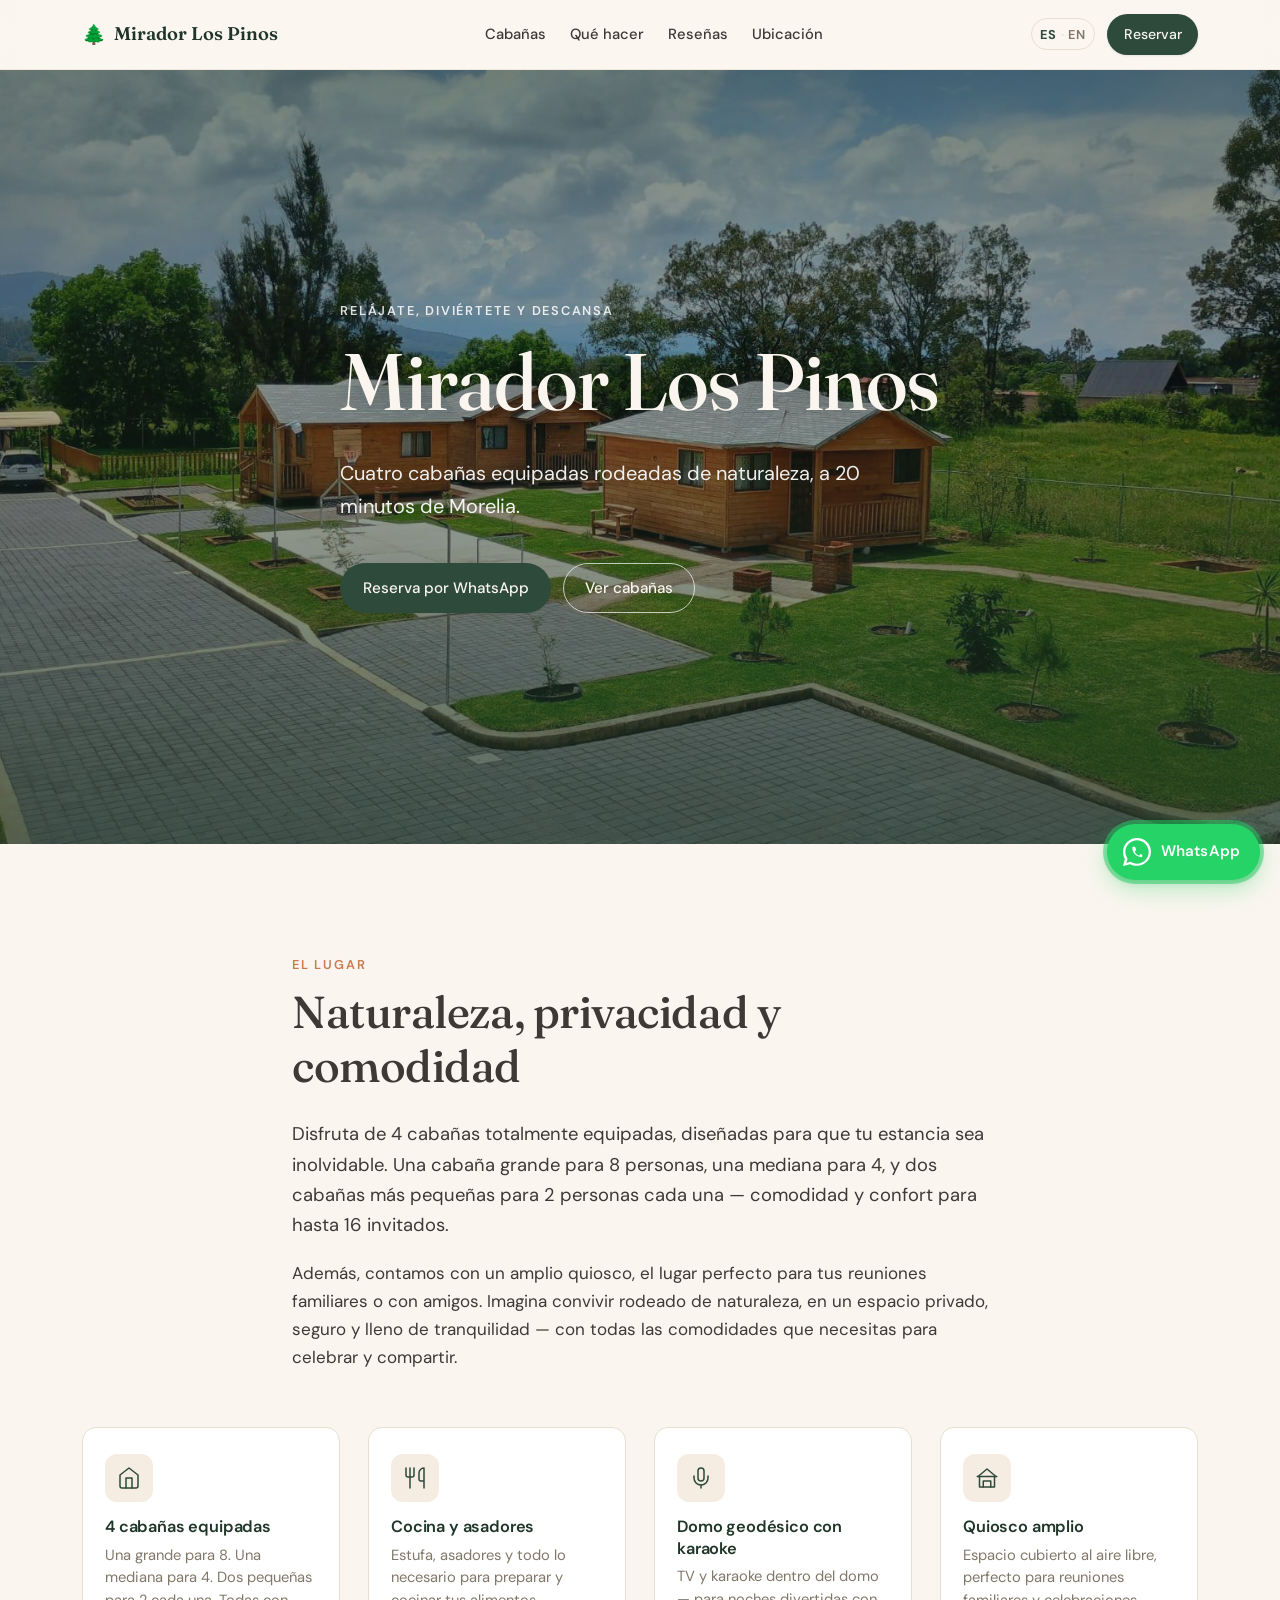
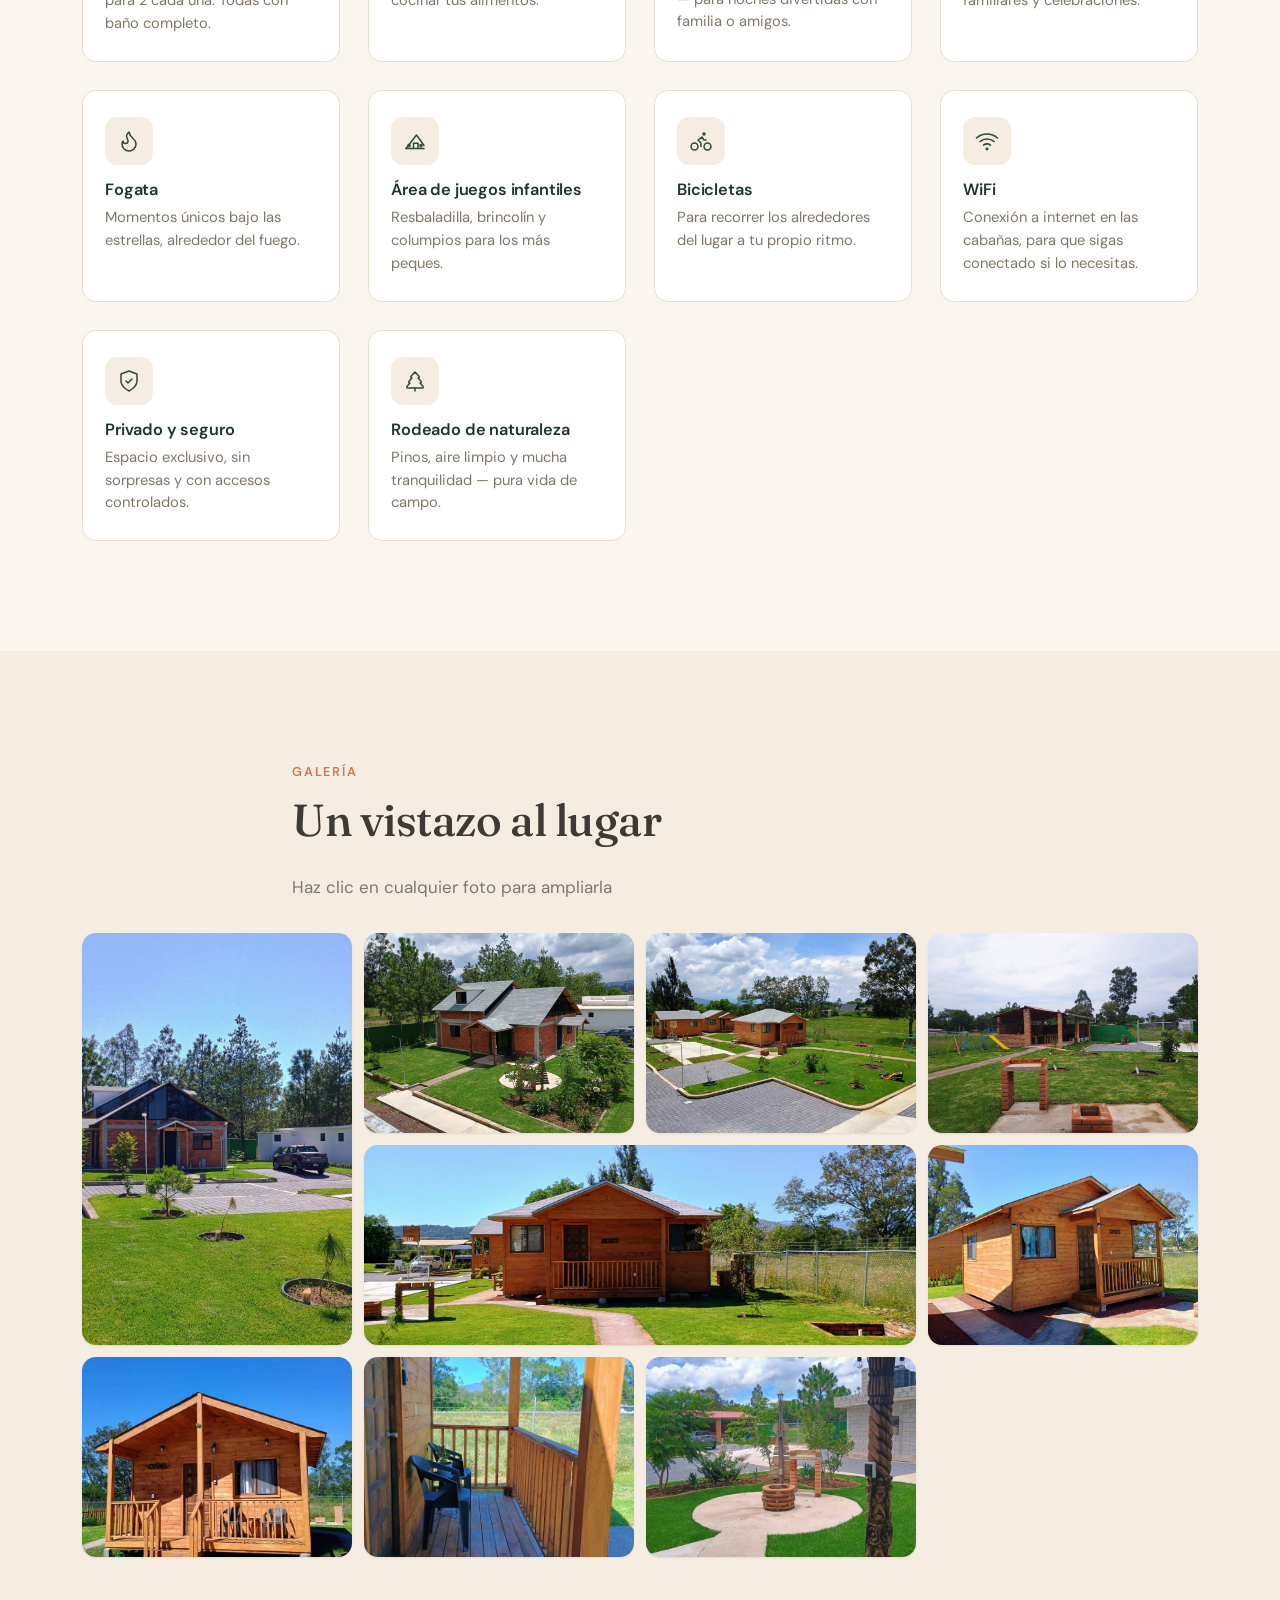
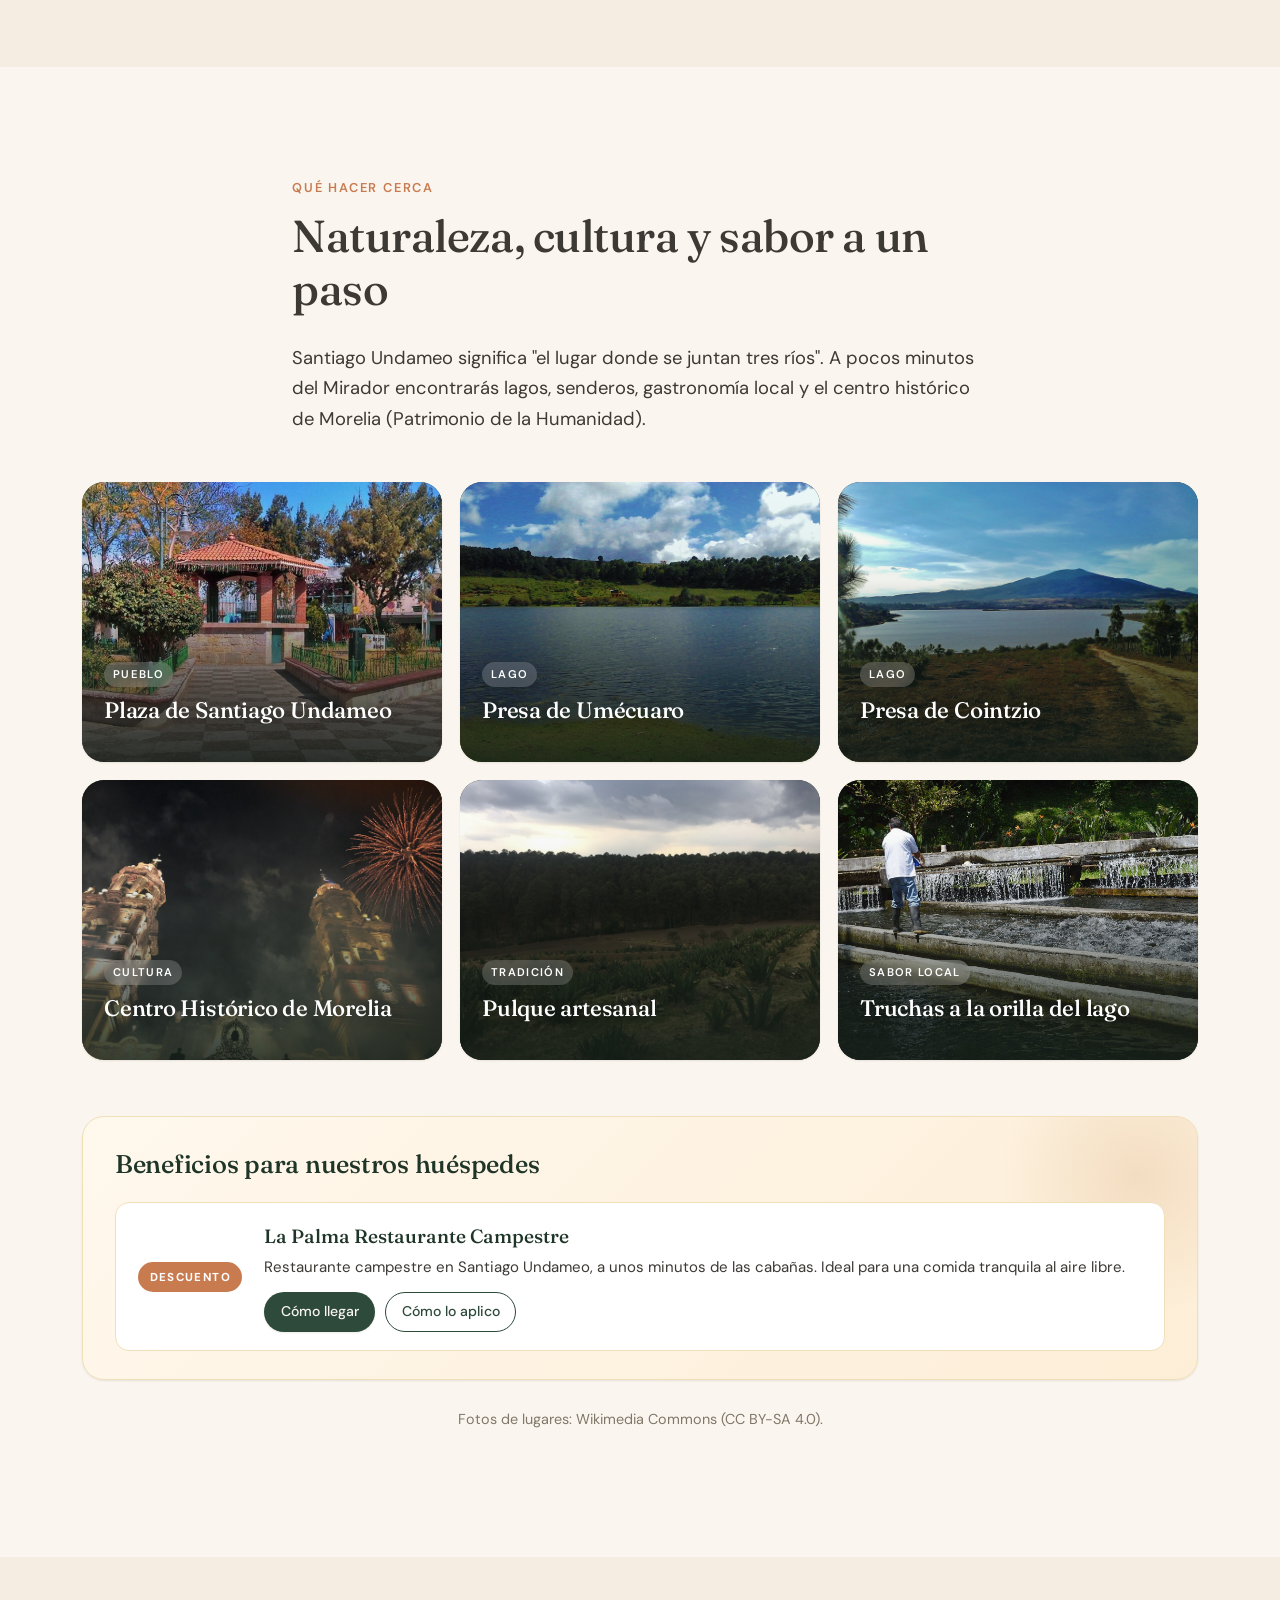
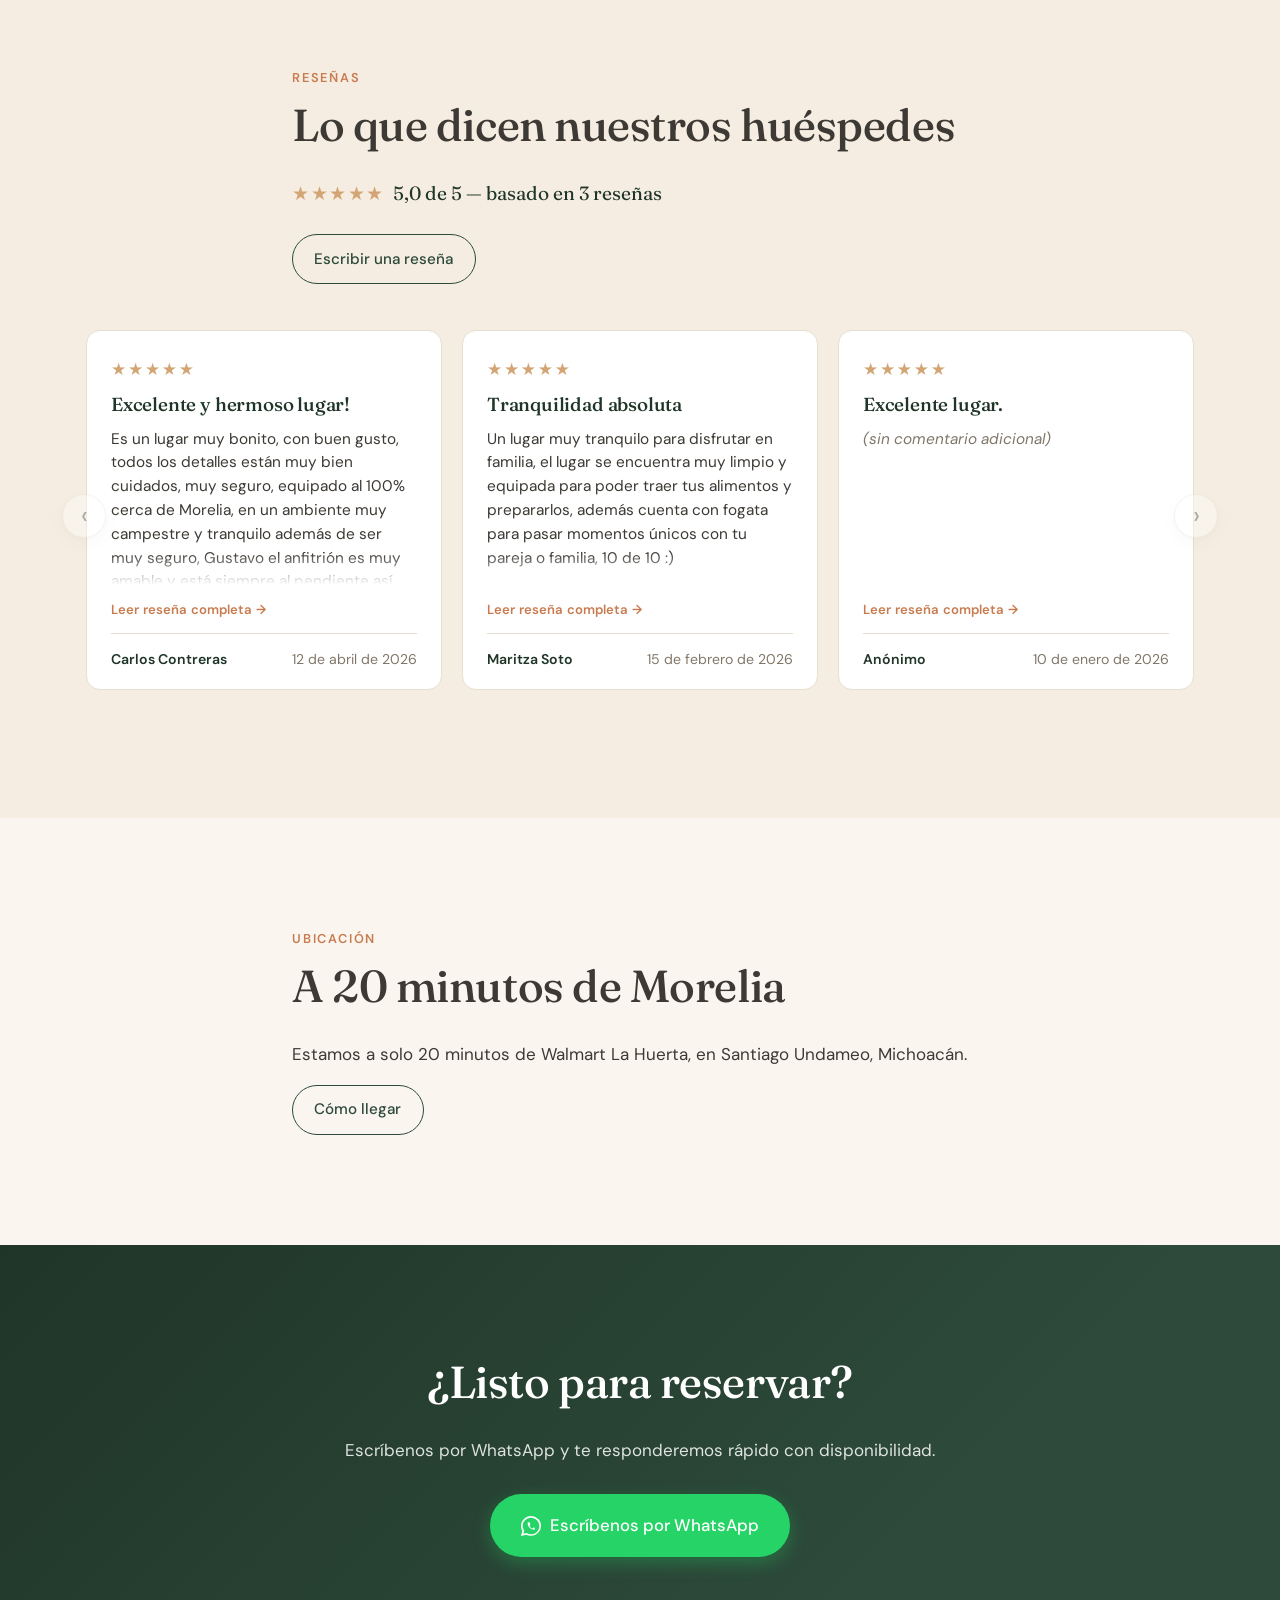
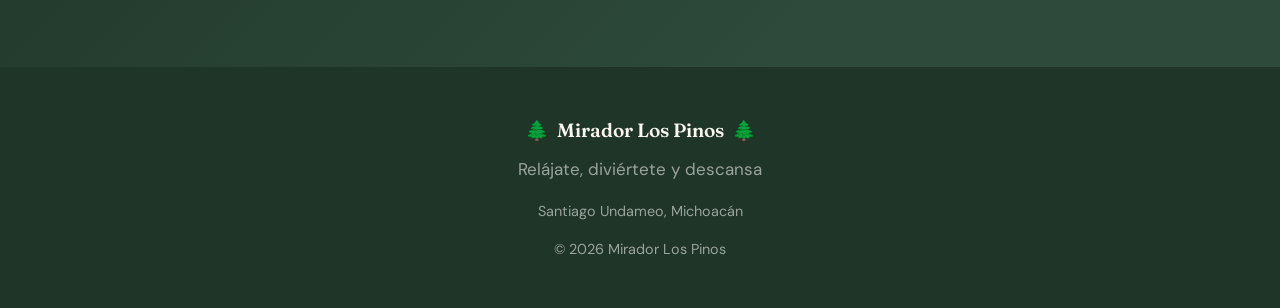
==== commit f18aa796: "Reviews: auto-translate via MyMemory (free, cached by content hash) Sync workflow now fills review.t" ====
--- a/index.html
+++ b/index.html
@@ -484,8 +484,10 @@
     <button class="rd-close" data-rd-close aria-label="Cerrar" type="button">×</button>
     <div class="rd-content">
       <div class="rd-stars" id="rd-stars" aria-hidden="true"></div>
+      <p class="rd-translated-tag" id="rd-translated-tag" hidden></p>
       <h2 class="rd-title" id="rd-title"></h2>
       <p class="rd-body" id="rd-body"></p>
+      <button type="button" class="rd-translation-toggle" id="rd-translation-toggle" hidden></button>
       <div class="rd-meta">
         <span class="rd-author" id="rd-author"></span>
         <span class="rd-date" id="rd-date"></span>
--- a/assets/css/style.css
+++ b/assets/css/style.css
@@ -562,6 +562,24 @@
 }
 .review-card:focus-visible { outline: 3px solid var(--accent); outline-offset: 2px; }
 .review-stars { color: var(--gold); letter-spacing: .1em; margin-bottom: 10px; flex-shrink: 0; }
+.review-translated-tag {
+  font-size: .68rem !important;
+  font-weight: 600;
+  letter-spacing: .1em;
+  text-transform: uppercase;
+  color: var(--muted) !important;
+  margin: -4px 0 8px !important;
+  display: inline-flex;
+  align-items: center;
+  gap: 4px;
+  flex-shrink: 0;
+}
+.review-translated-tag::before {
+  content: '↺';
+  font-size: .85rem;
+  letter-spacing: 0;
+}
+.review-translated-tag[hidden] { display: none; }
 .review-title {
   font-family: var(--font-serif);
   font-size: 1.18rem;
@@ -805,6 +823,33 @@
 .rd-close:hover { background: var(--forest); color: white; border-color: var(--forest); }
 .rd-content { color: var(--ink); }
 .rd-stars { color: var(--gold); letter-spacing: .12em; font-size: 1.2rem; margin-bottom: 12px; }
+.rd-translated-tag {
+  font-size: .75rem;
+  font-weight: 600;
+  letter-spacing: .12em;
+  text-transform: uppercase;
+  color: var(--muted);
+  margin: 0 0 14px;
+  display: inline-flex;
+  align-items: center;
+  gap: 5px;
+}
+.rd-translated-tag::before { content: '↺'; font-size: .95rem; letter-spacing: 0; }
+.rd-translated-tag[hidden] { display: none; }
+.rd-translation-toggle {
+  background: transparent;
+  border: 1px solid var(--line);
+  color: var(--forest);
+  padding: 6px 14px;
+  border-radius: 999px;
+  font-size: .82rem;
+  font-weight: 500;
+  cursor: pointer;
+  margin-bottom: 18px;
+  transition: background .2s, color .2s, border-color .2s;
+}
+.rd-translation-toggle:hover { background: var(--forest); color: white; border-color: var(--forest); }
+.rd-translation-toggle[hidden] { display: none; }
 .rd-title {
   font-family: var(--font-serif);
   font-weight: 500;
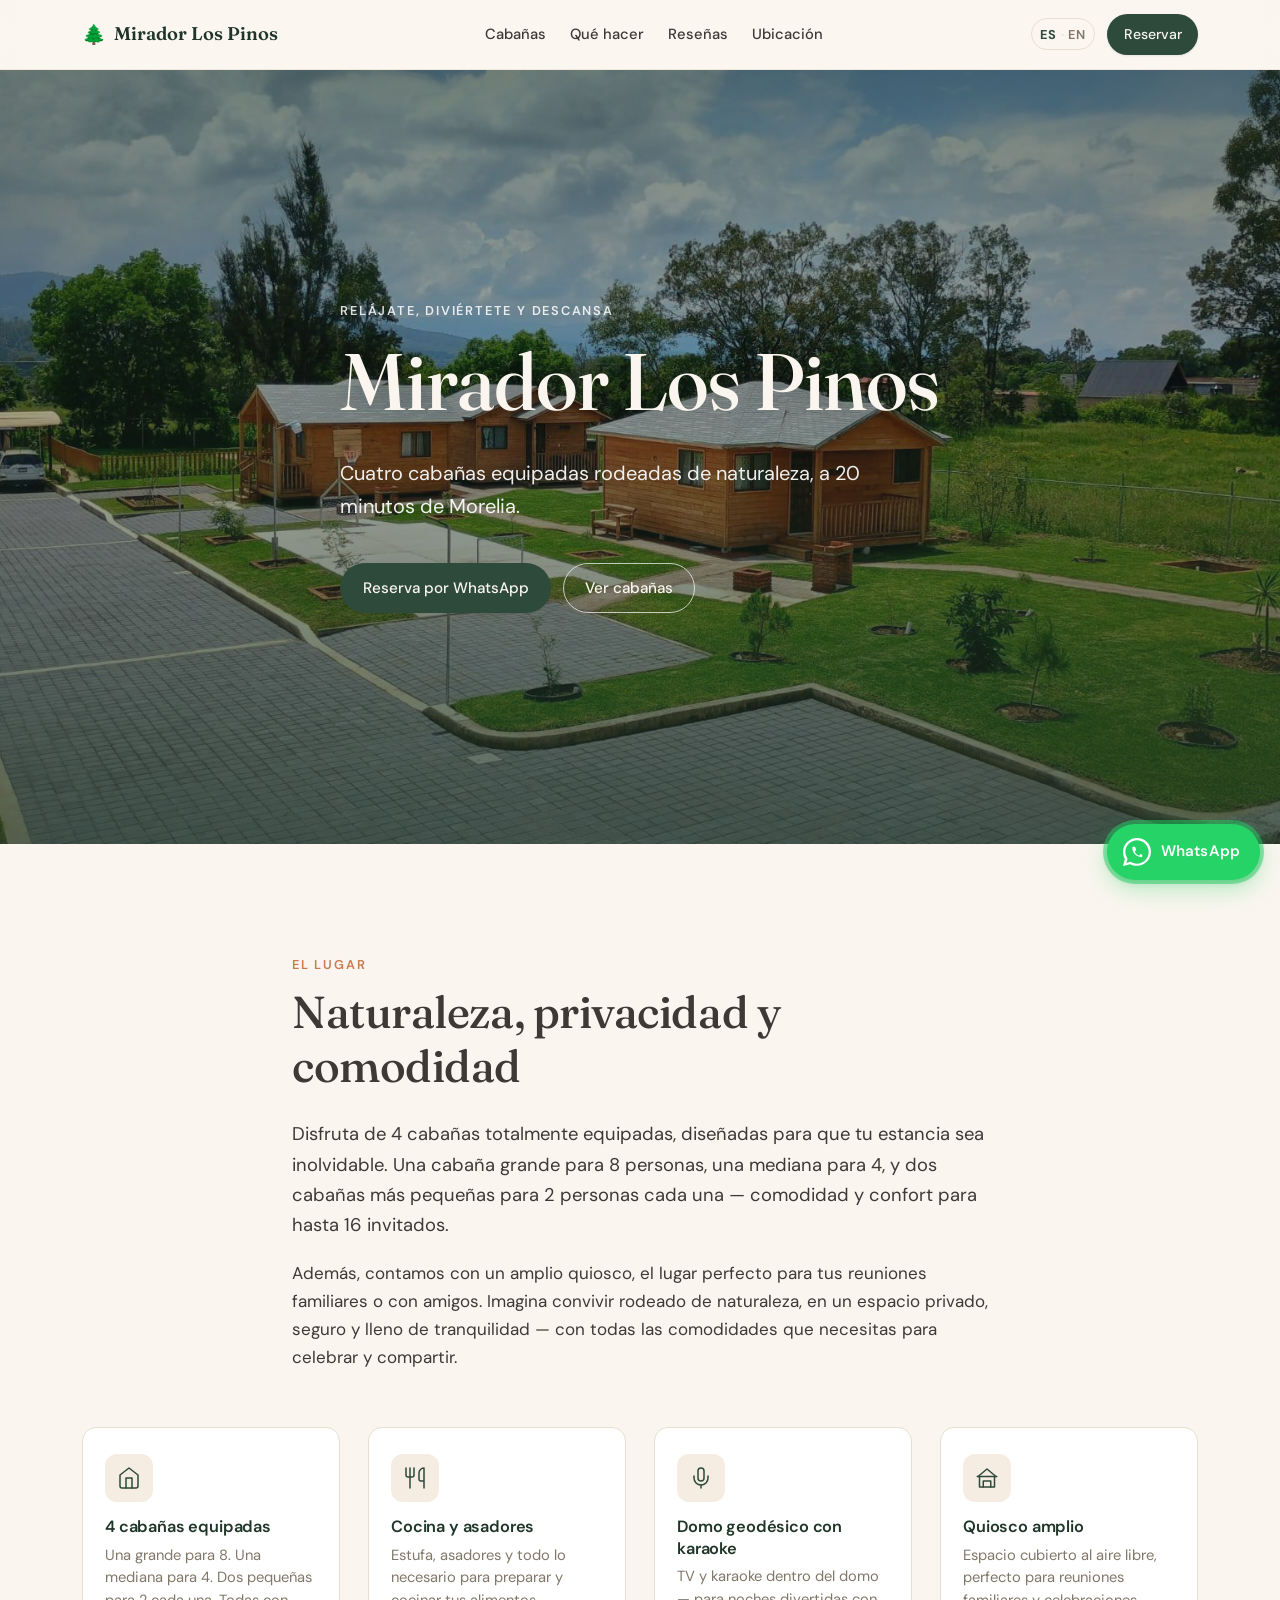
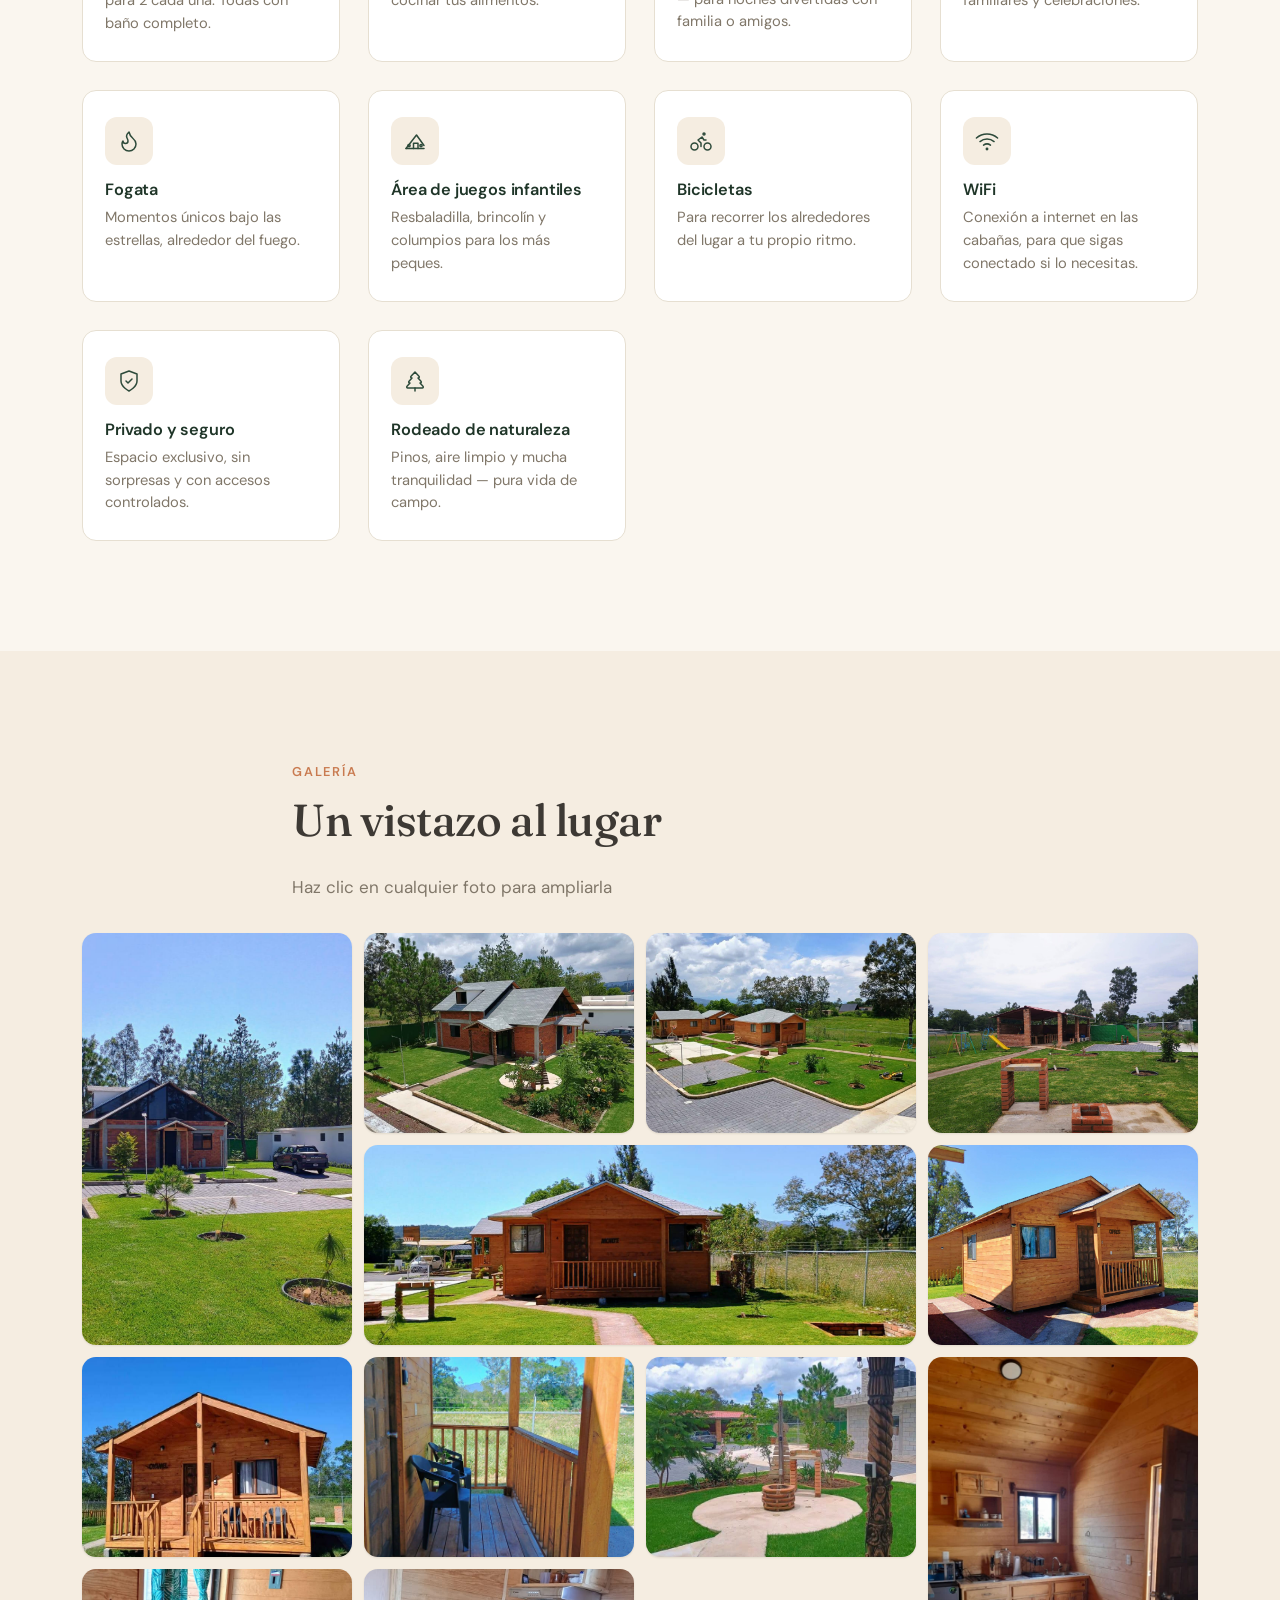
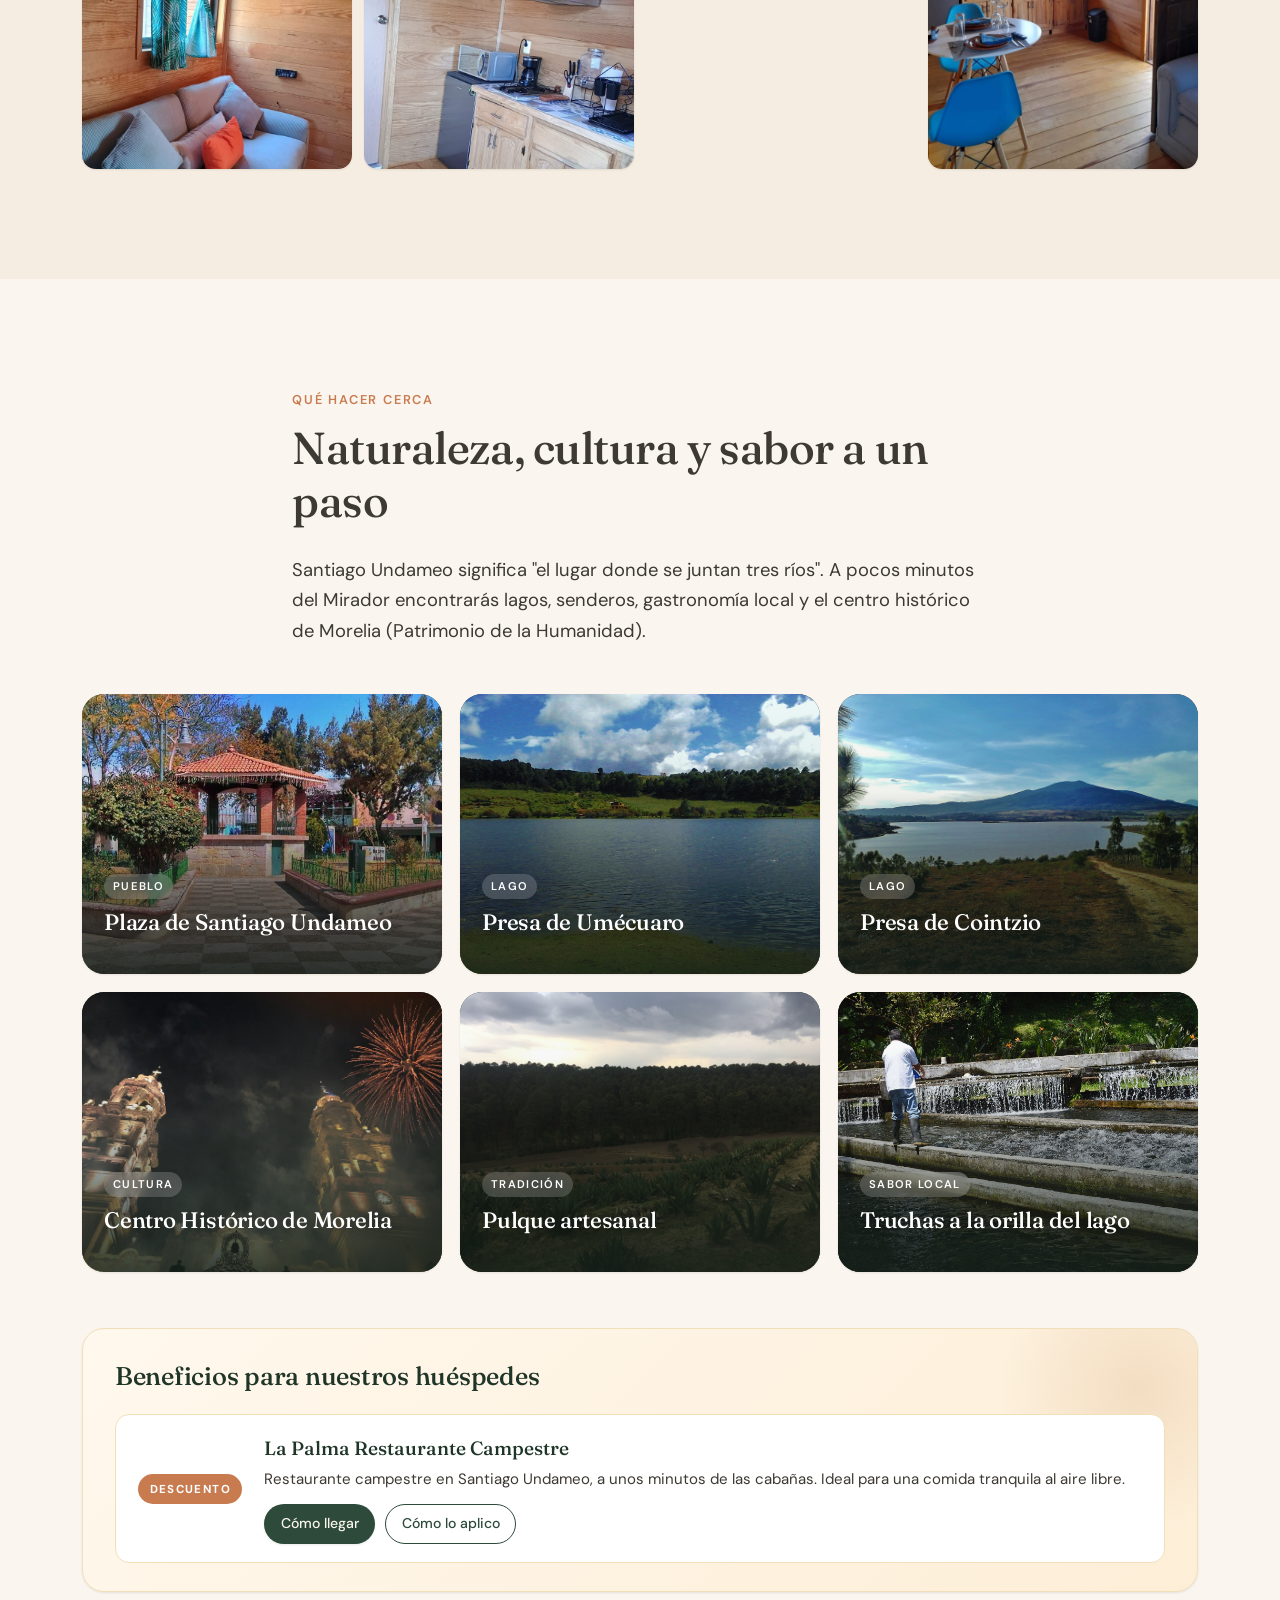
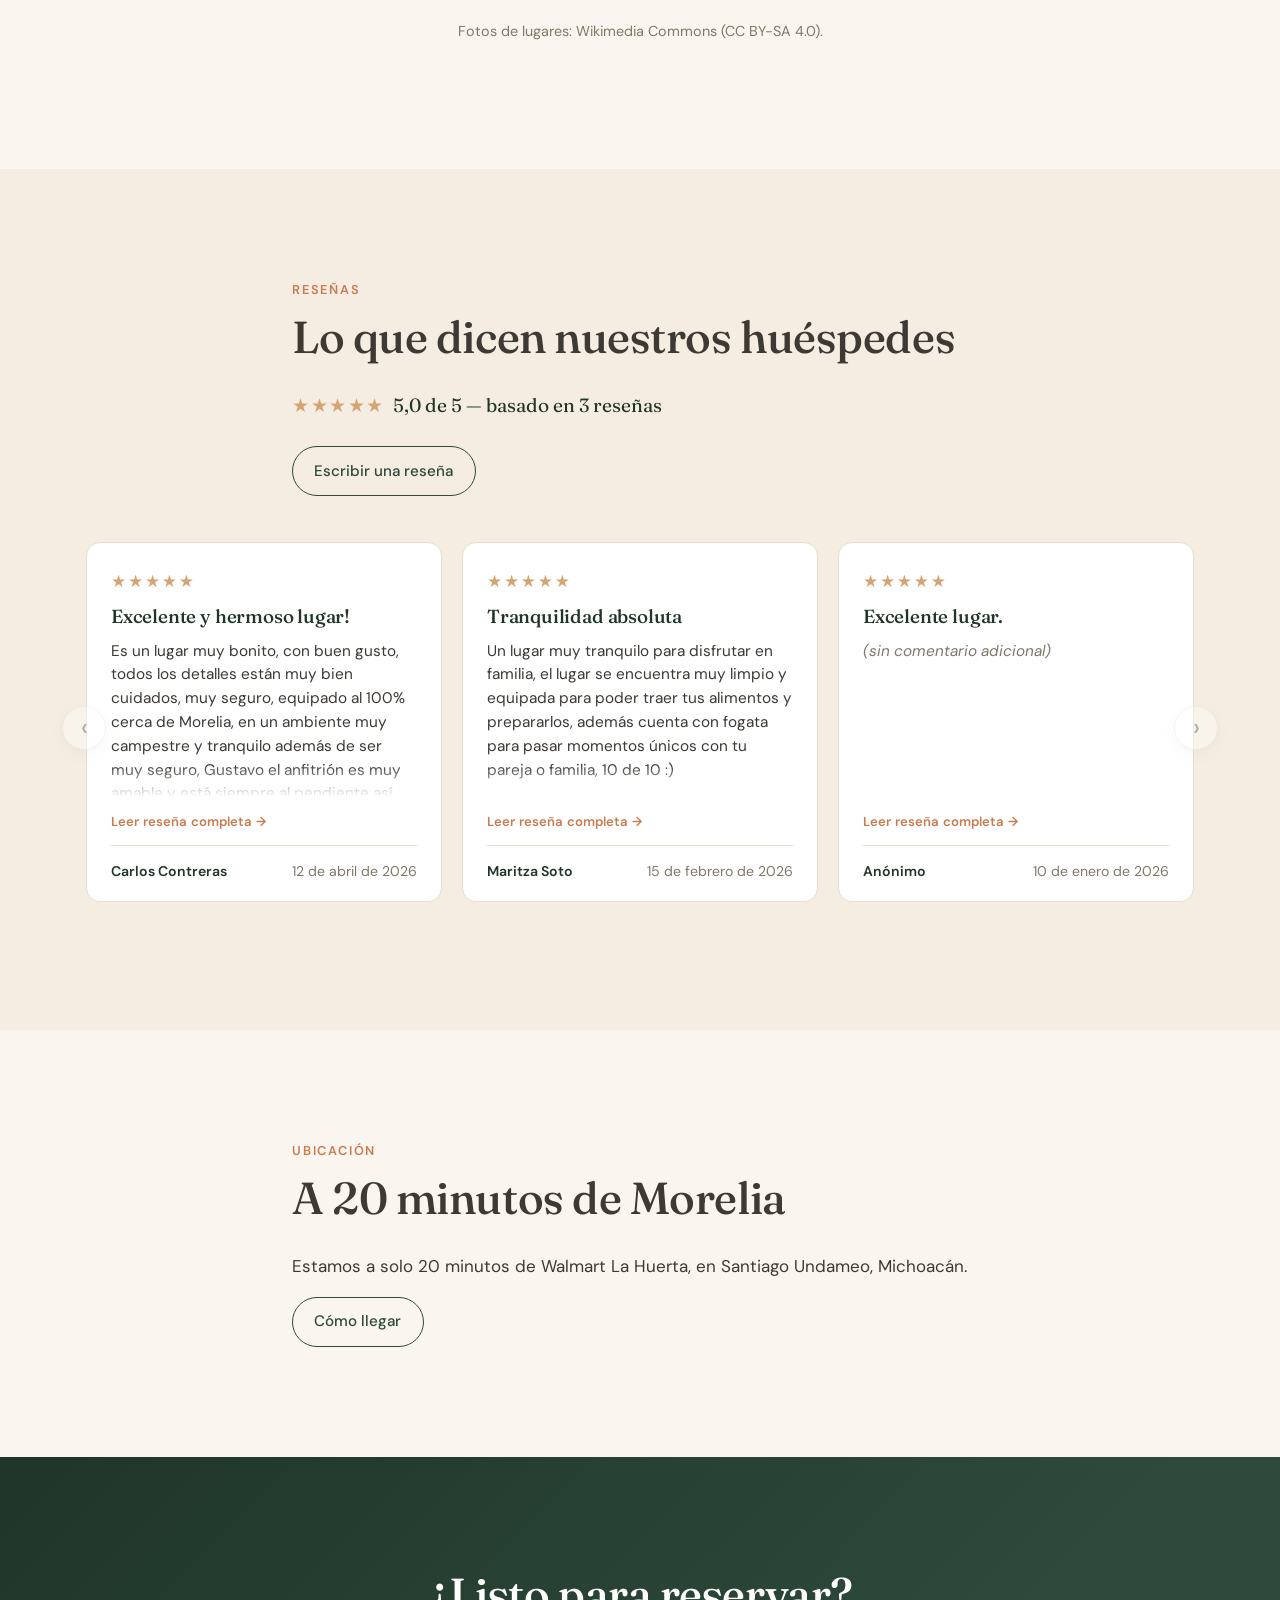
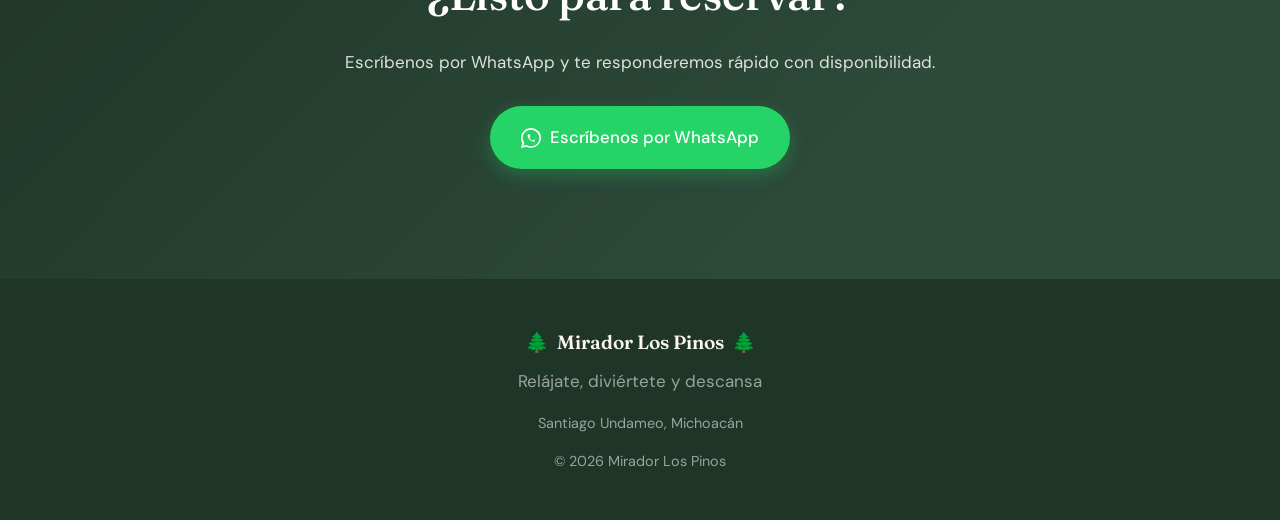
==== commit 0fa36d11: "Gallery: add 3 interior photos at the end interior0: kitchen + dining area interior1: living room wi" ====
--- a/index.html
+++ b/index.html
@@ -239,6 +239,9 @@
       <button class="g-item" data-img="images/cabin-07.jpg"><img src="images/cabin-07.jpg" alt="Porche de la cabaña con vista al campo" loading="lazy"></button>
       <button class="g-item" data-img="images/cabin-08.jpg"><img src="images/cabin-08.jpg" alt="Detalle del interior de una cabaña equipada" loading="lazy"></button>
       <button class="g-item" data-img="images/cabin-09.jpg"><img src="images/cabin-09.jpg" alt="Área de descanso del Mirador Los Pinos al amanecer" loading="lazy"></button>
+      <button class="g-item g-item-tall" data-img="images/interior0.jpeg"><img src="images/interior0.jpeg" alt="Interior de cabaña con cocineta equipada y comedor para dos" loading="lazy"></button>
+      <button class="g-item" data-img="images/interior1.jpeg"><img src="images/interior1.jpeg" alt="Sala de estar de la cabaña con sofá y cortinas tropicales" loading="lazy"></button>
+      <button class="g-item" data-img="images/interior2.jpeg"><img src="images/interior2.jpeg" alt="Detalle de la cocineta: cafetera, estufa, refrigerador y microondas" loading="lazy"></button>
     </div>
   </div>
 </section>
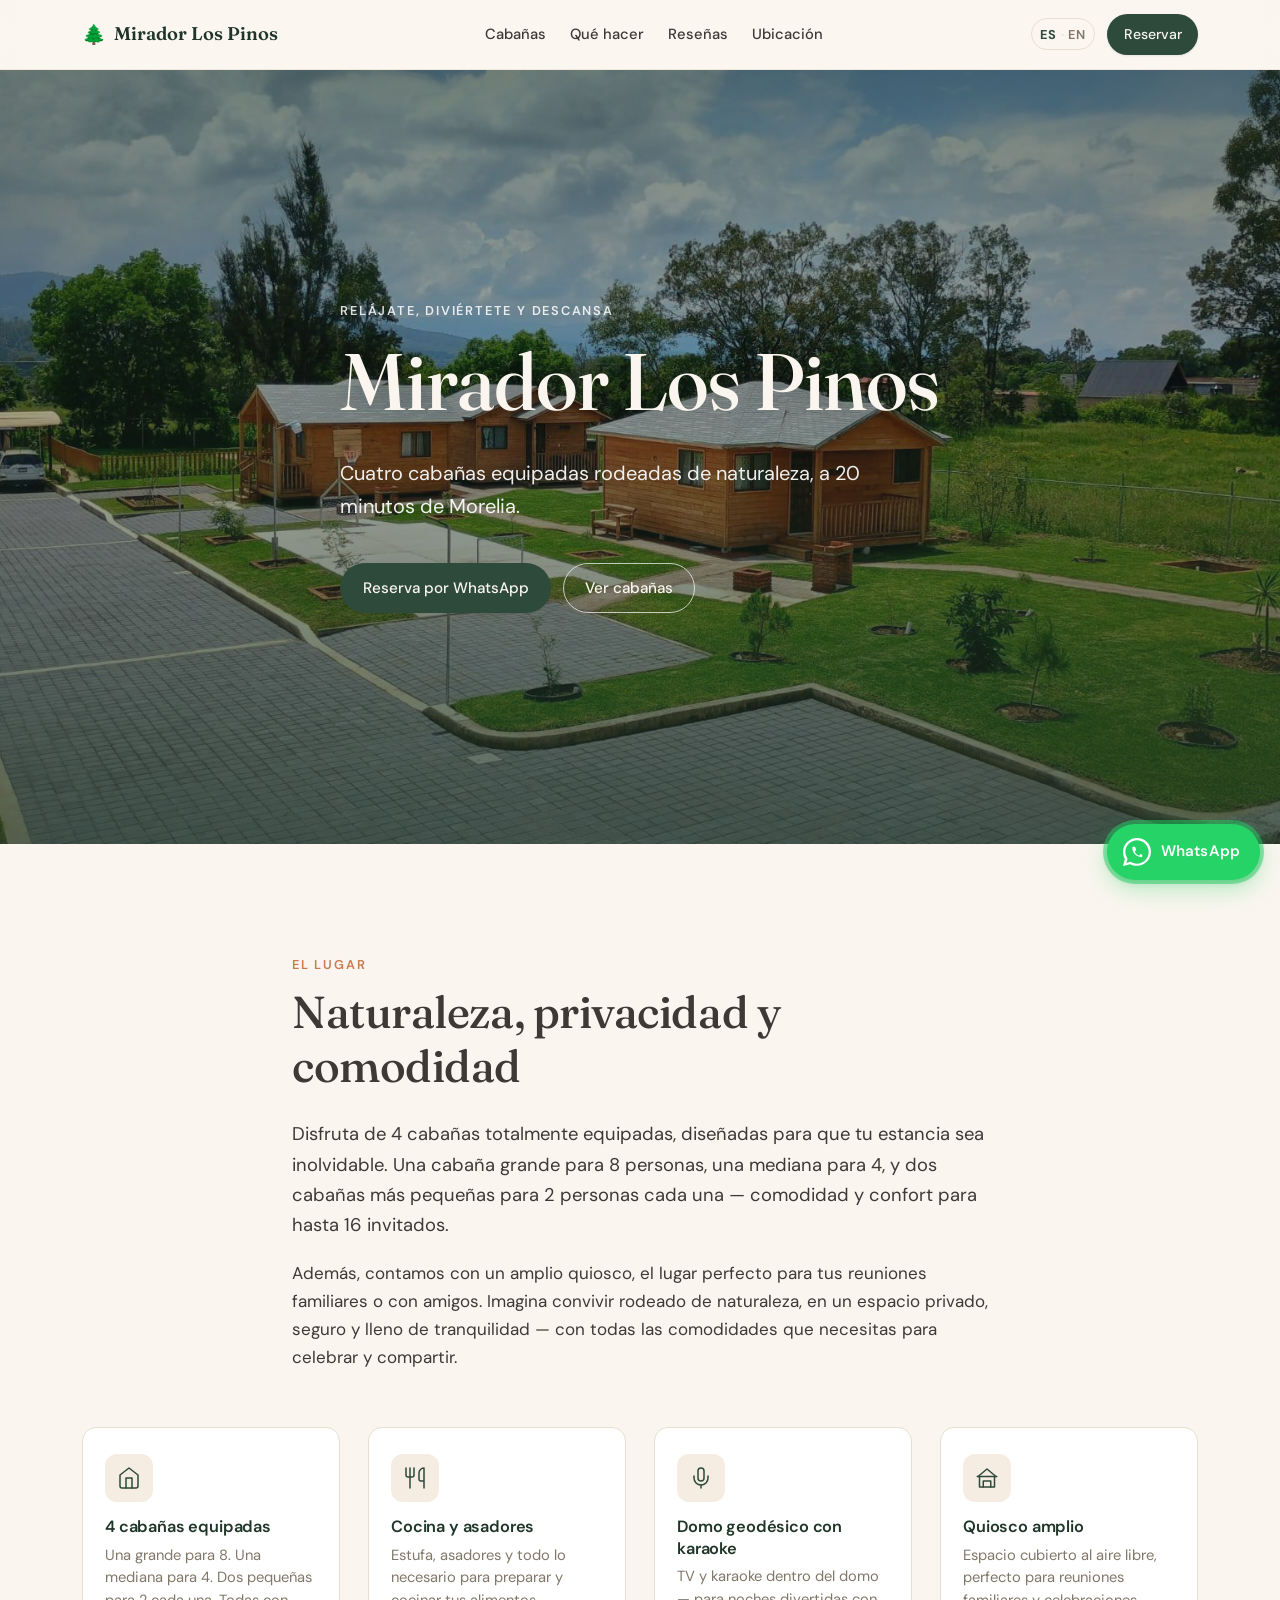
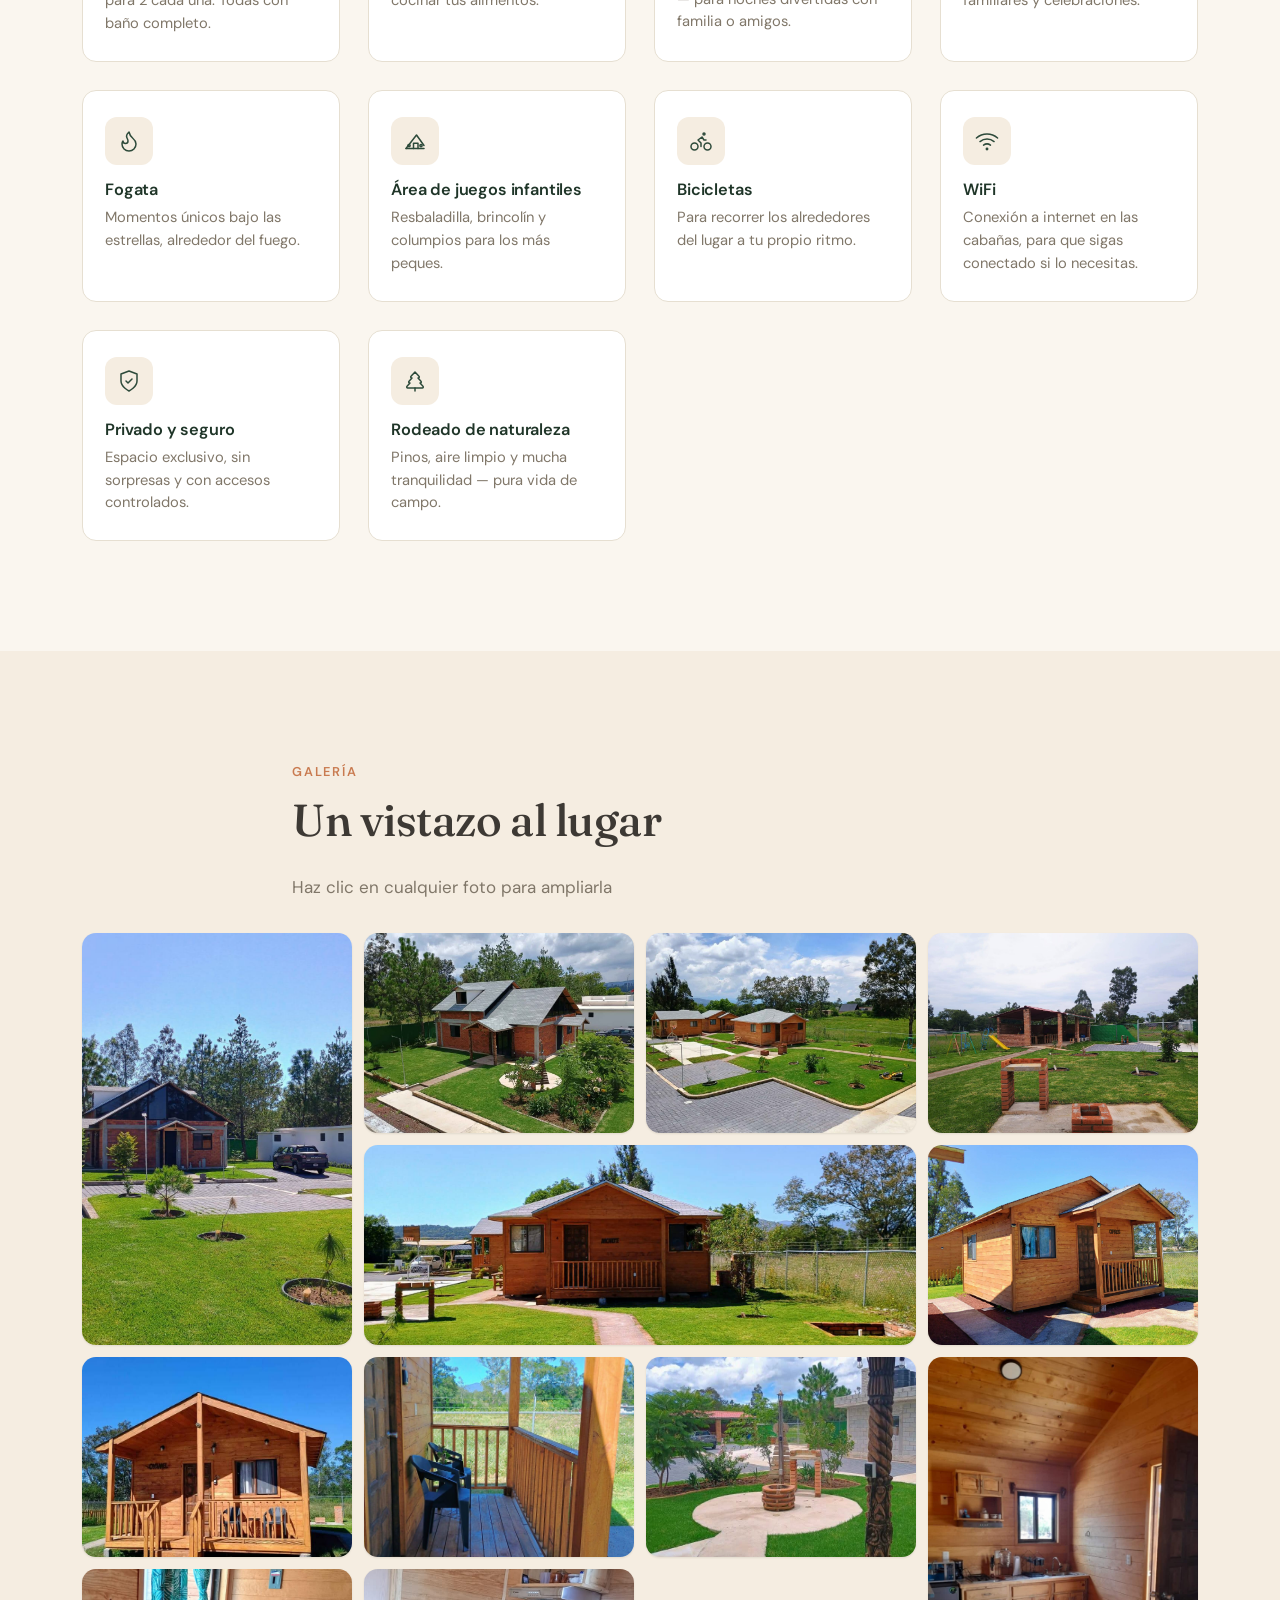
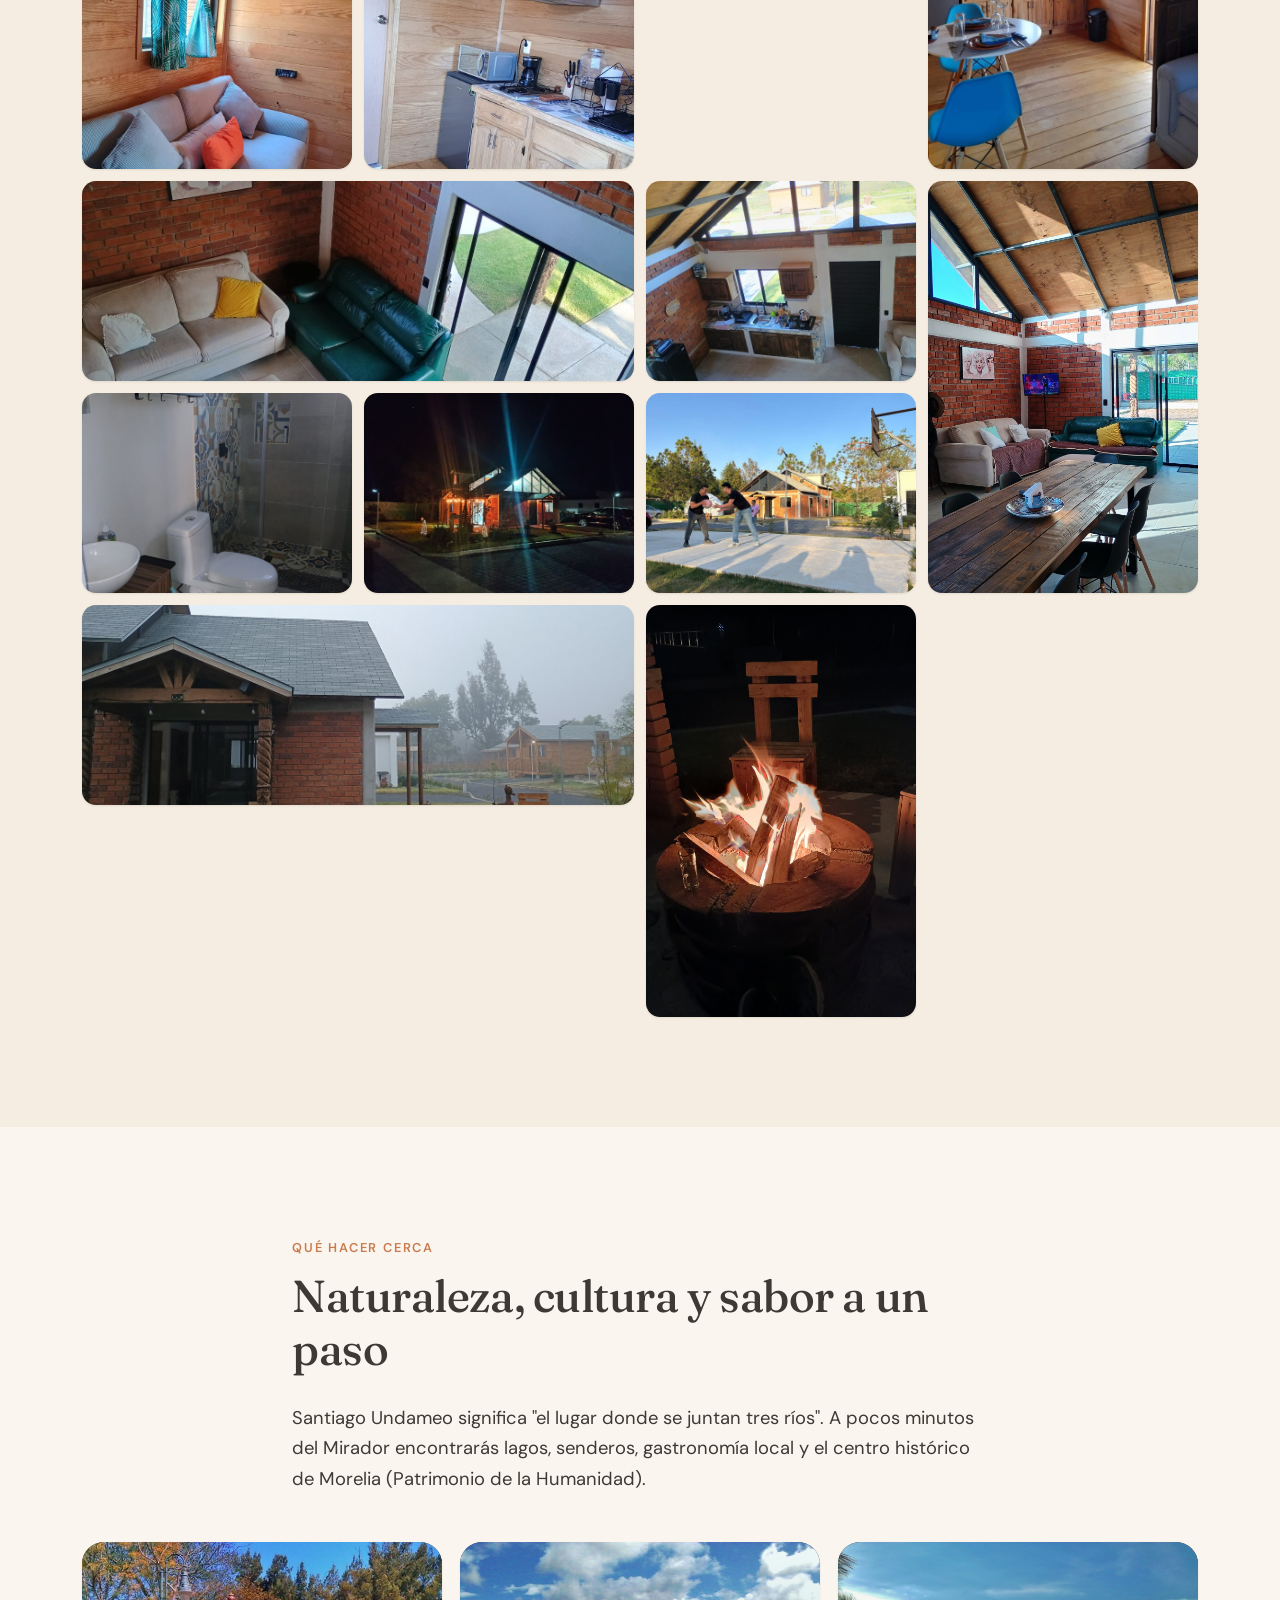
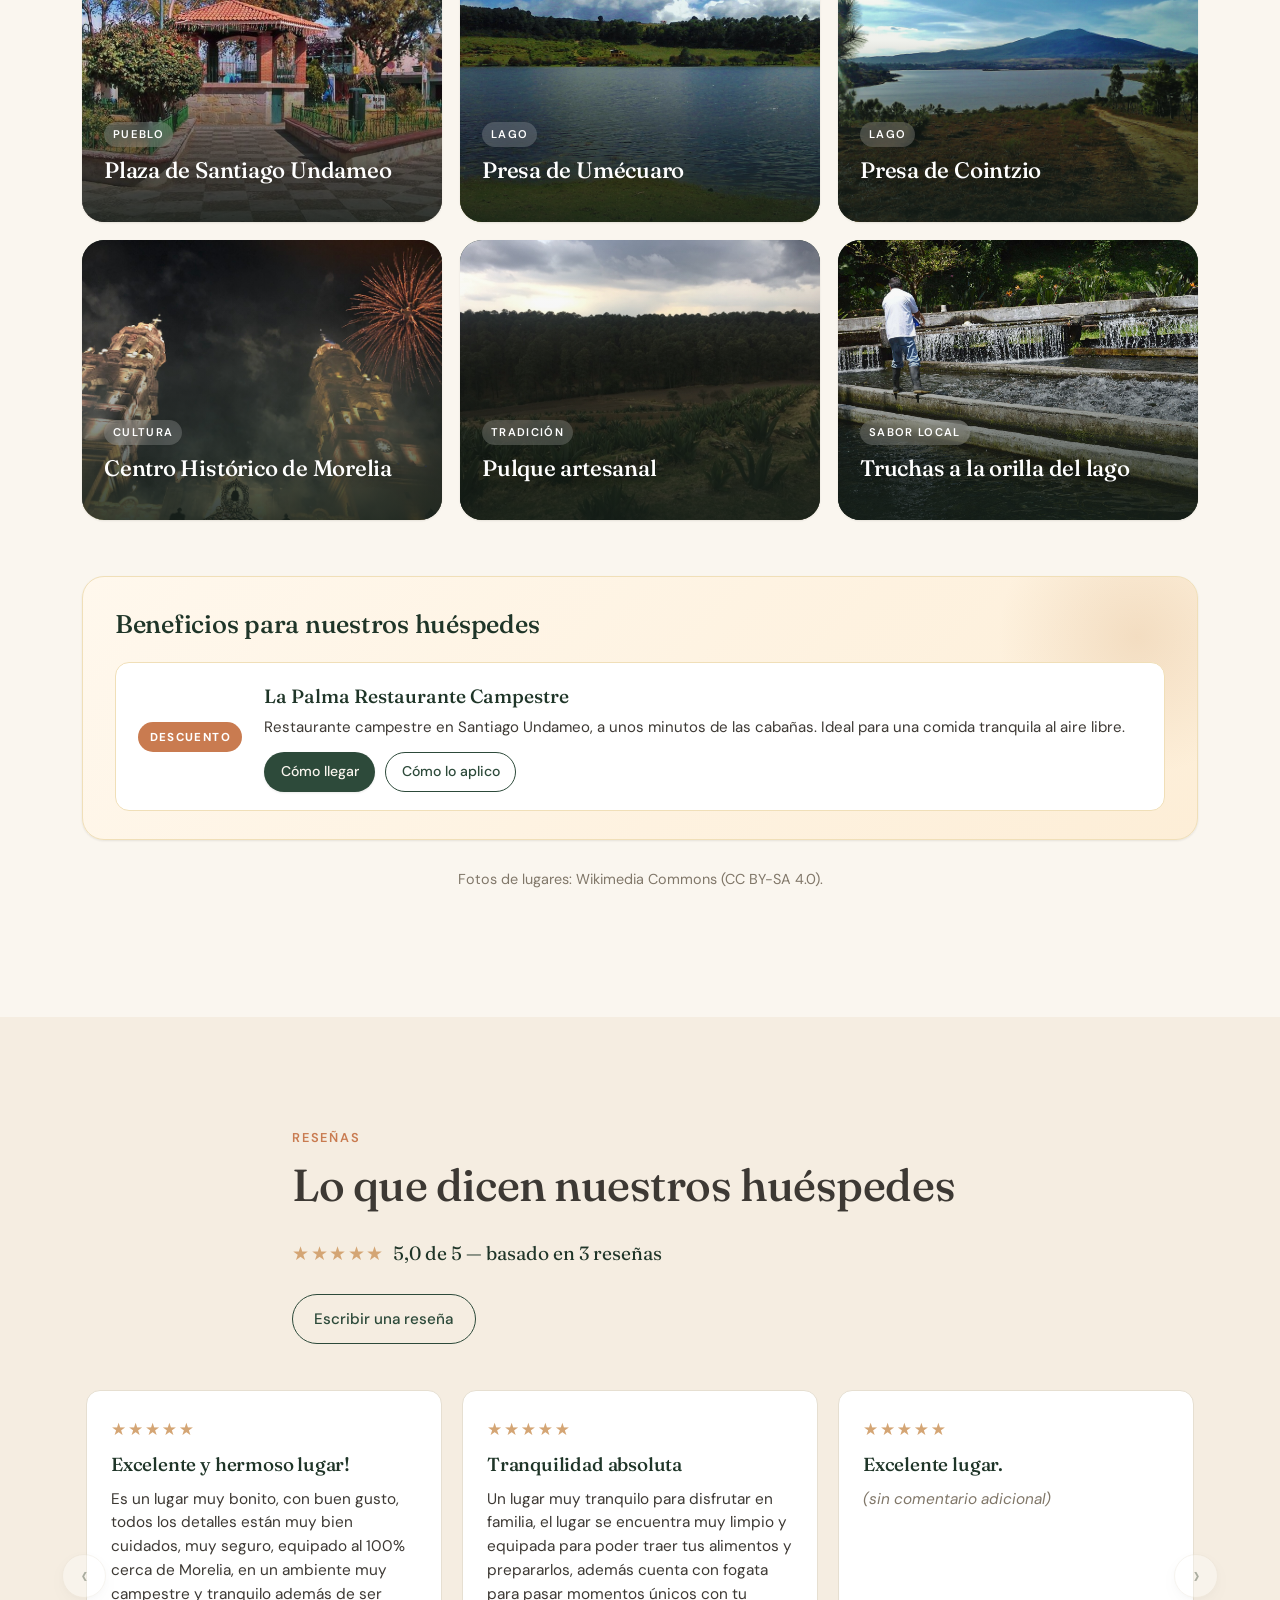
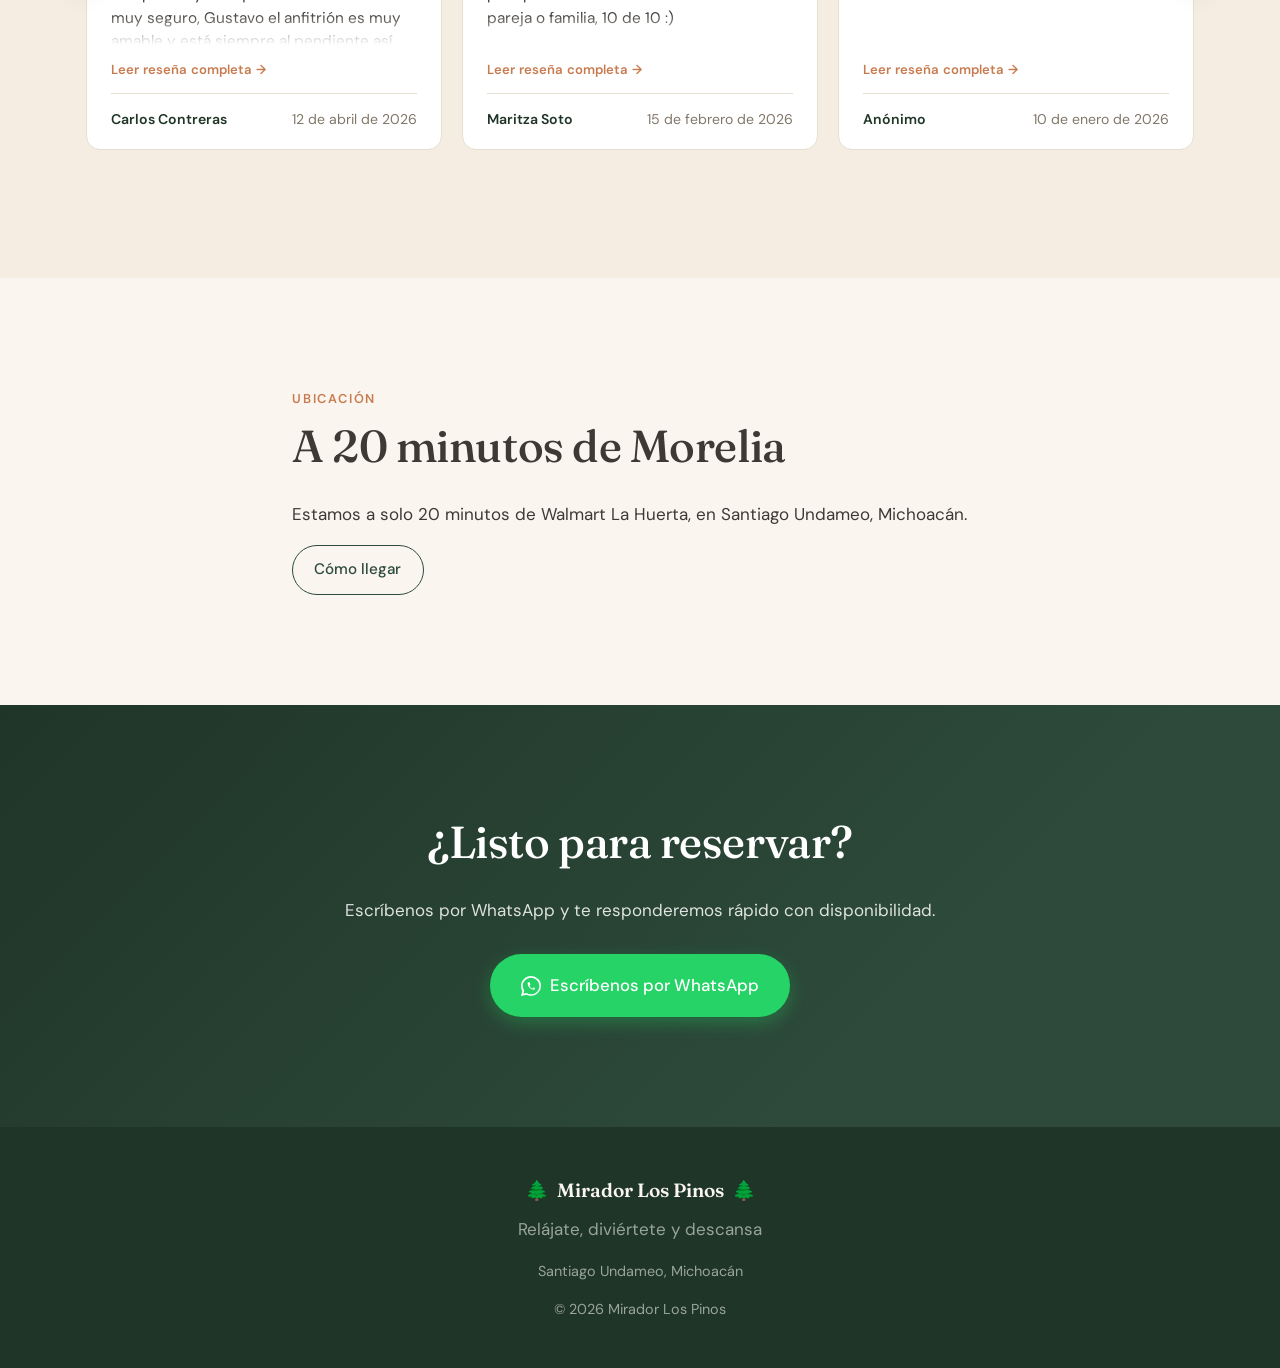
==== commit fdda2235: "Gallery: add 8 more photos (couches, kitchen, lounge, bathroom, etc.) GUID filenames kept as-is (mat" ====
--- a/index.html
+++ b/index.html
@@ -242,6 +242,14 @@
       <button class="g-item g-item-tall" data-img="images/interior0.jpeg"><img src="images/interior0.jpeg" alt="Interior de cabaña con cocineta equipada y comedor para dos" loading="lazy"></button>
       <button class="g-item" data-img="images/interior1.jpeg"><img src="images/interior1.jpeg" alt="Sala de estar de la cabaña con sofá y cortinas tropicales" loading="lazy"></button>
       <button class="g-item" data-img="images/interior2.jpeg"><img src="images/interior2.jpeg" alt="Detalle de la cocineta: cafetera, estufa, refrigerador y microondas" loading="lazy"></button>
+      <button class="g-item g-item-wide" data-img="images/3d619e81-1cce-465e-9045-a72d431d14fb.jpeg"><img src="images/3d619e81-1cce-465e-9045-a72d431d14fb.jpeg" alt="Sala del quiosco con sofás y vista al jardín a través de puertas corredizas" loading="lazy"></button>
+      <button class="g-item" data-img="images/b7cae1c3-e315-403d-945d-530749f3e211.jpeg"><img src="images/b7cae1c3-e315-403d-945d-530749f3e211.jpeg" alt="Cocina del quiosco con paredes de ladrillo y vista a otra cabaña" loading="lazy"></button>
+      <button class="g-item g-item-tall" data-img="images/ce0f5844-6c53-4b1f-9943-adbd65d259a1.jpeg"><img src="images/ce0f5844-6c53-4b1f-9943-adbd65d259a1.jpeg" alt="Interior del quiosco con mesa larga para reuniones, sofás y TV" loading="lazy"></button>
+      <button class="g-item" data-img="images/b9e1d92e-36f0-46a7-accb-16684a9d4e8f.jpeg"><img src="images/b9e1d92e-36f0-46a7-accb-16684a9d4e8f.jpeg" alt="Baño completo con regadera, mosaico de colores y toallas" loading="lazy"></button>
+      <button class="g-item" data-img="images/da0c1efe-d6b6-4862-802f-5daf201ae2cc.jpeg"><img src="images/da0c1efe-d6b6-4862-802f-5daf201ae2cc.jpeg" alt="Cabaña iluminada de noche con luces cálidas y árbol decorado" loading="lazy"></button>
+      <button class="g-item" data-img="images/571c4fb6-de8b-4dc9-a499-162f27a7ef76.jpeg"><img src="images/571c4fb6-de8b-4dc9-a499-162f27a7ef76.jpeg" alt="Cancha de básquetbol del Mirador Los Pinos al atardecer" loading="lazy"></button>
+      <button class="g-item g-item-wide" data-img="images/a1c6303d-5806-4875-b7f6-207abaef0141.jpeg"><img src="images/a1c6303d-5806-4875-b7f6-207abaef0141.jpeg" alt="Entrada de la cabaña en una mañana de niebla" loading="lazy"></button>
+      <button class="g-item g-item-tall" data-img="images/530b3ccf-6338-4367-8095-e78bd0bd9fc8.jpeg"><img src="images/530b3ccf-6338-4367-8095-e78bd0bd9fc8.jpeg" alt="Fogata encendida al anochecer en el área de descanso" loading="lazy"></button>
     </div>
   </div>
 </section>
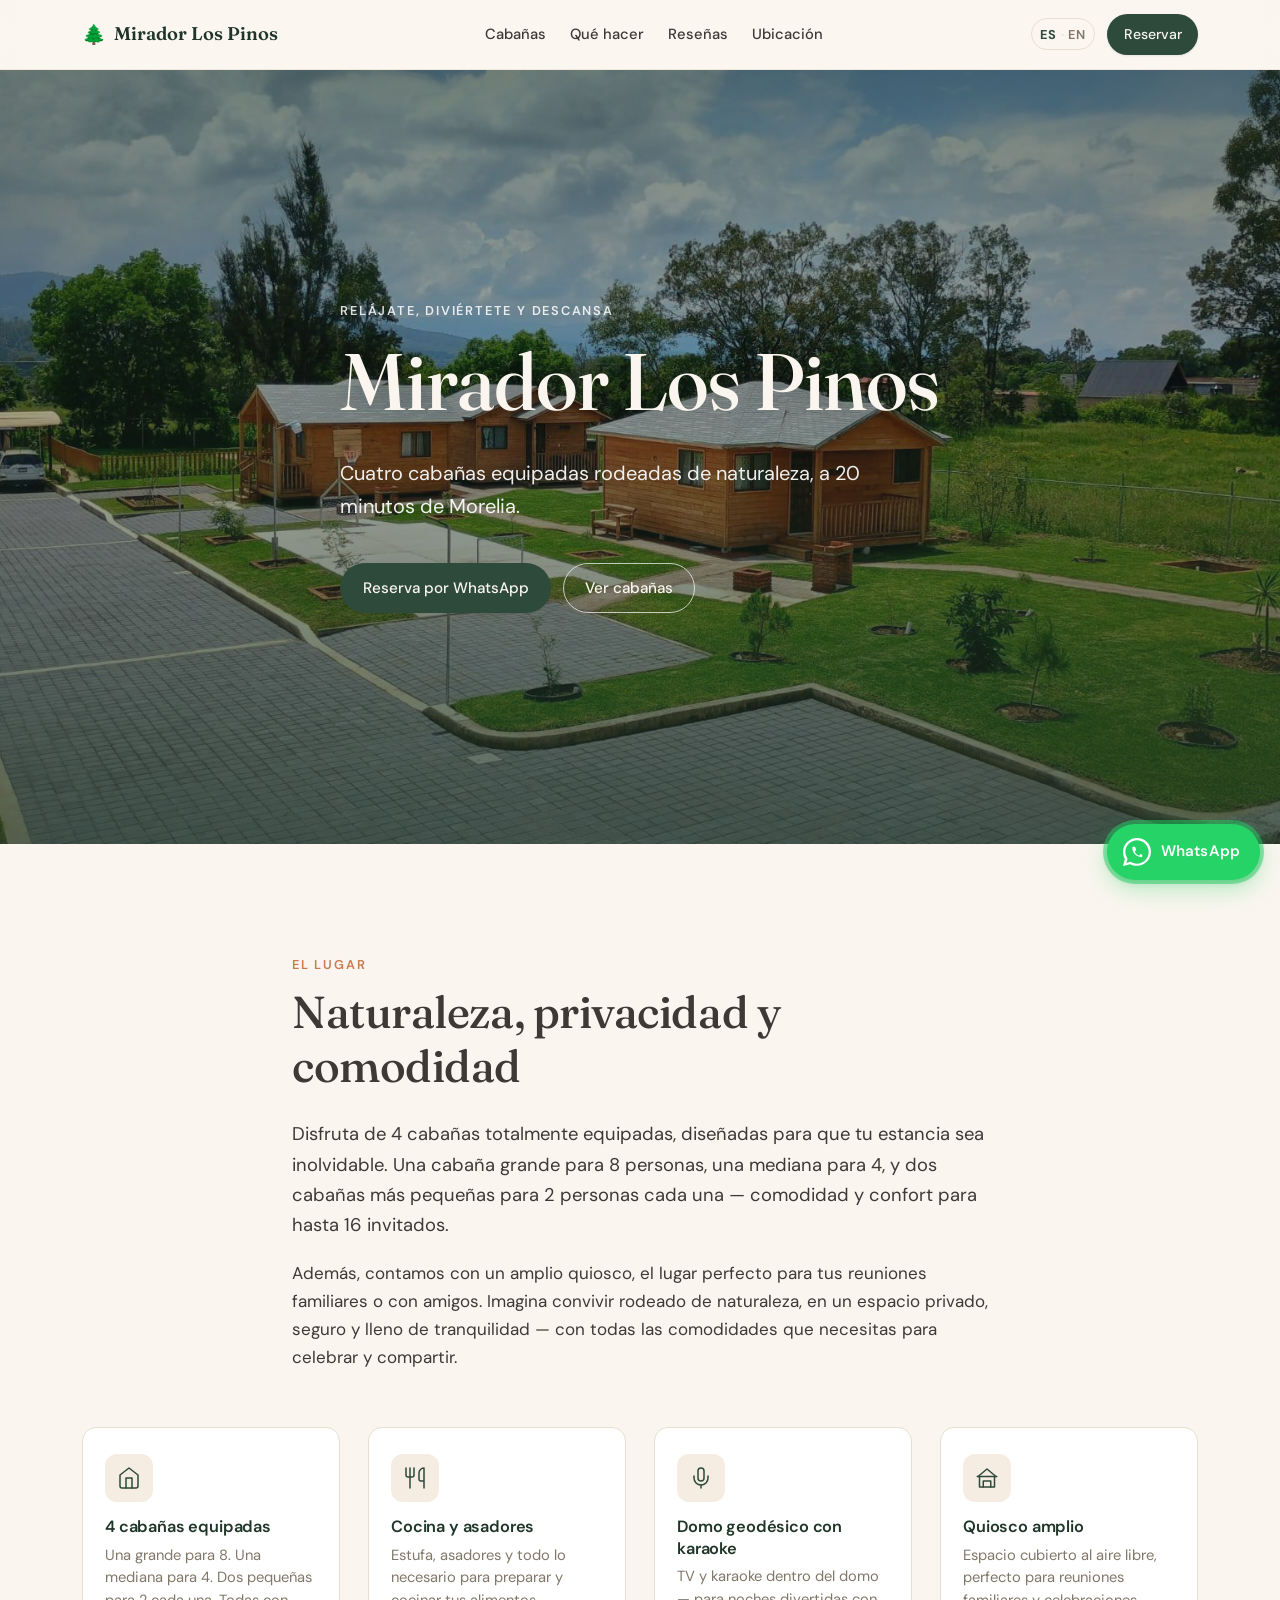
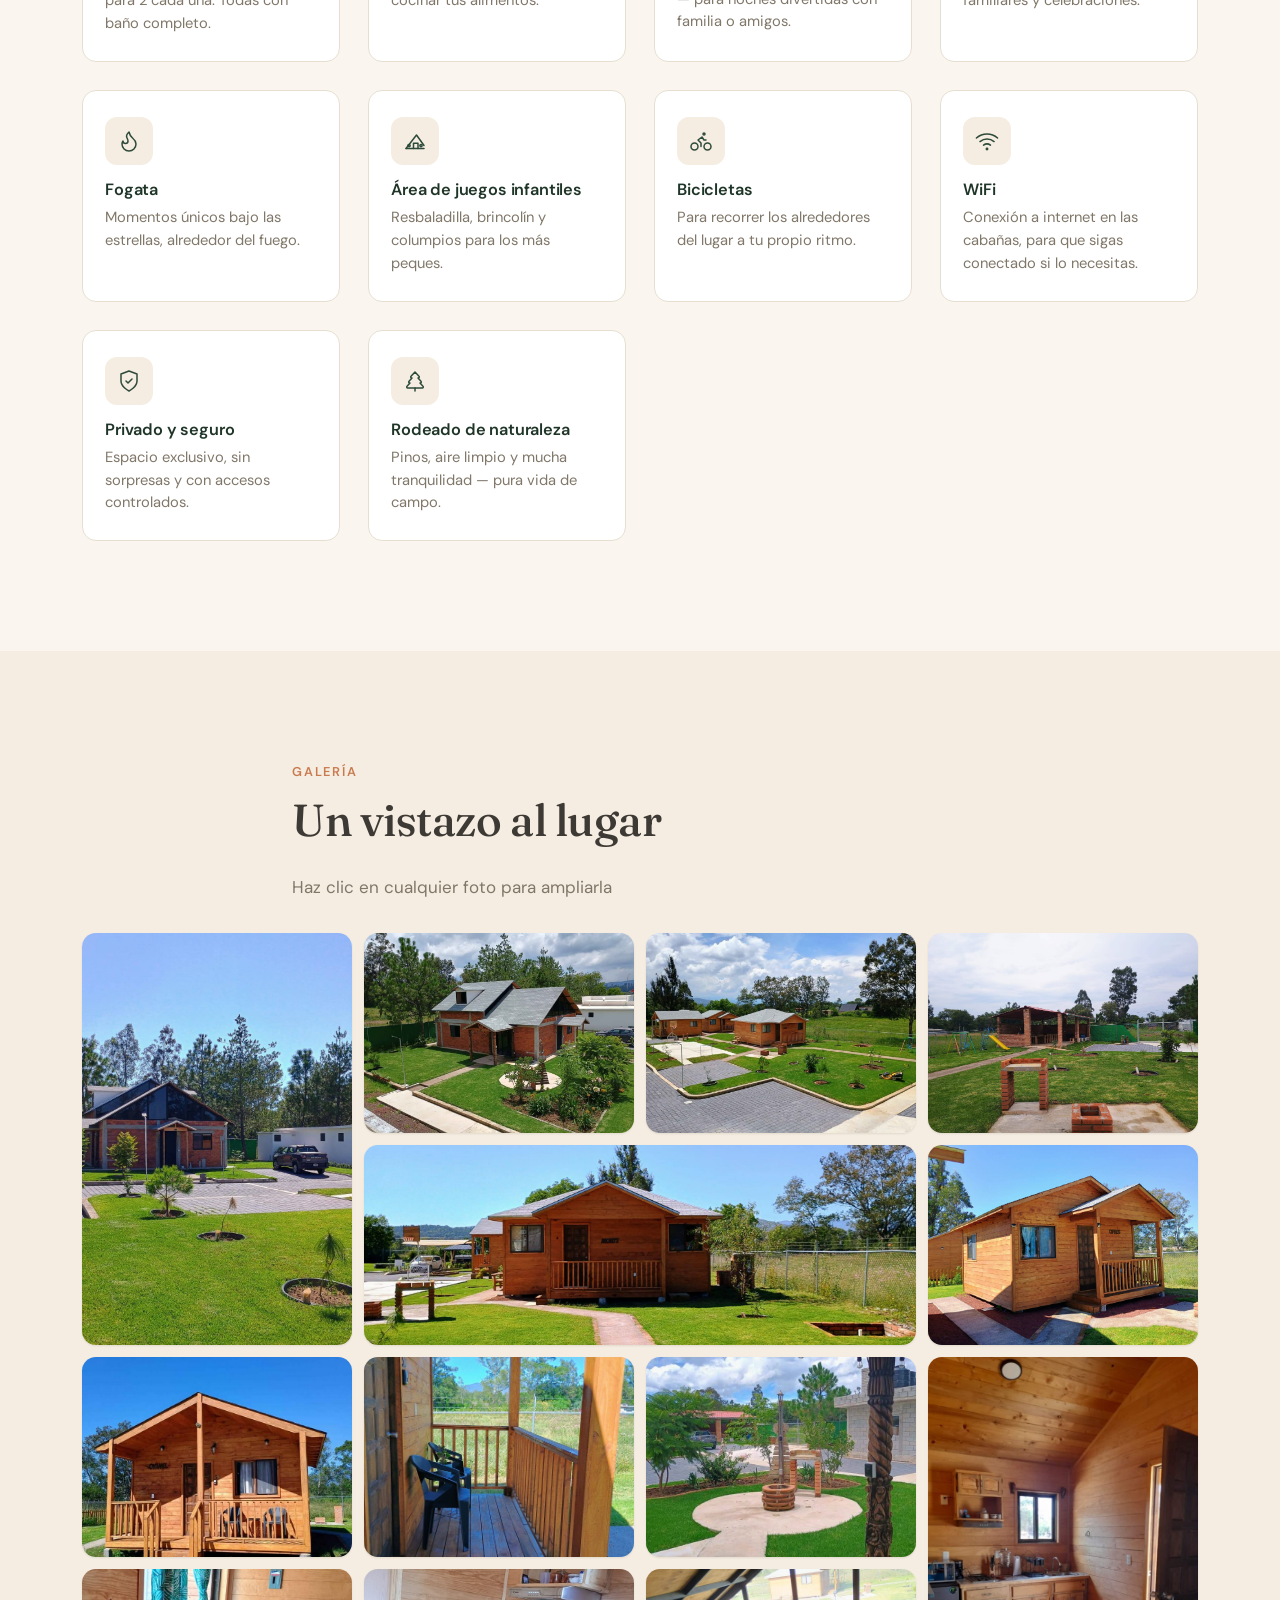
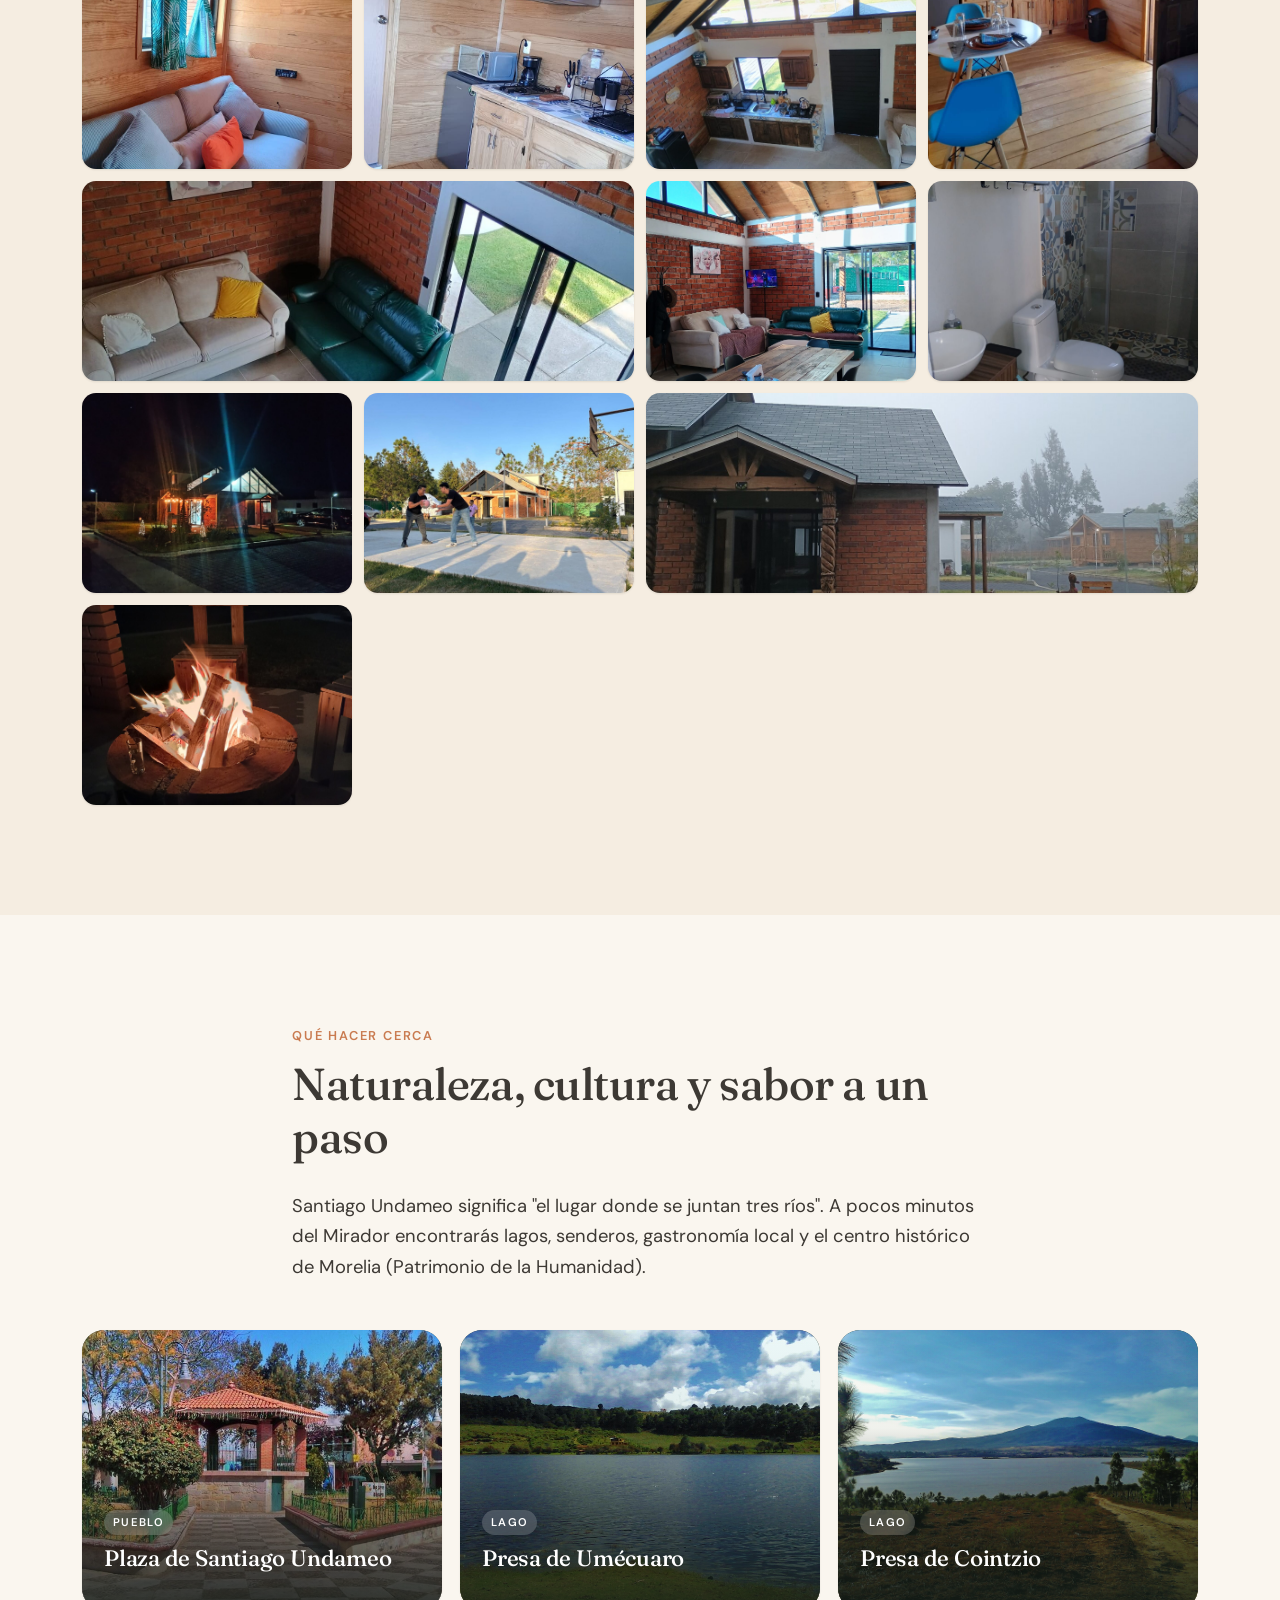
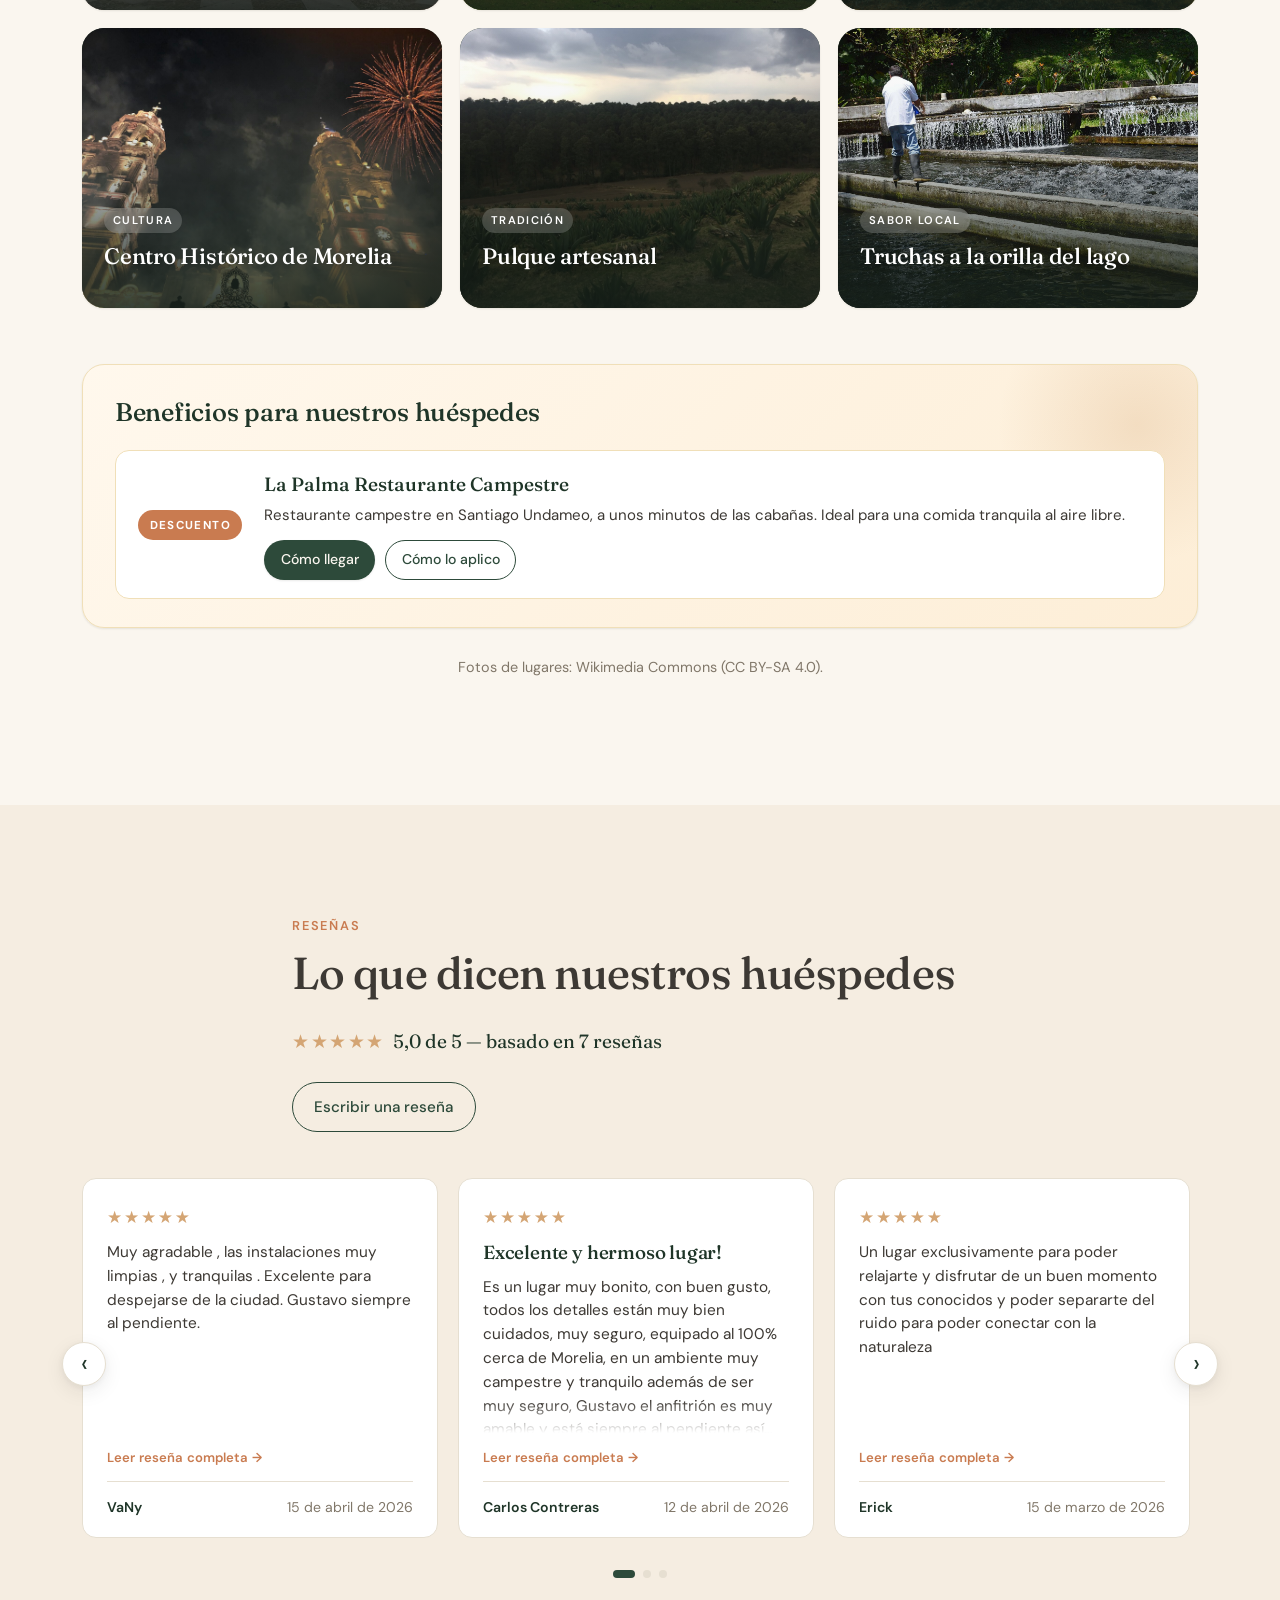
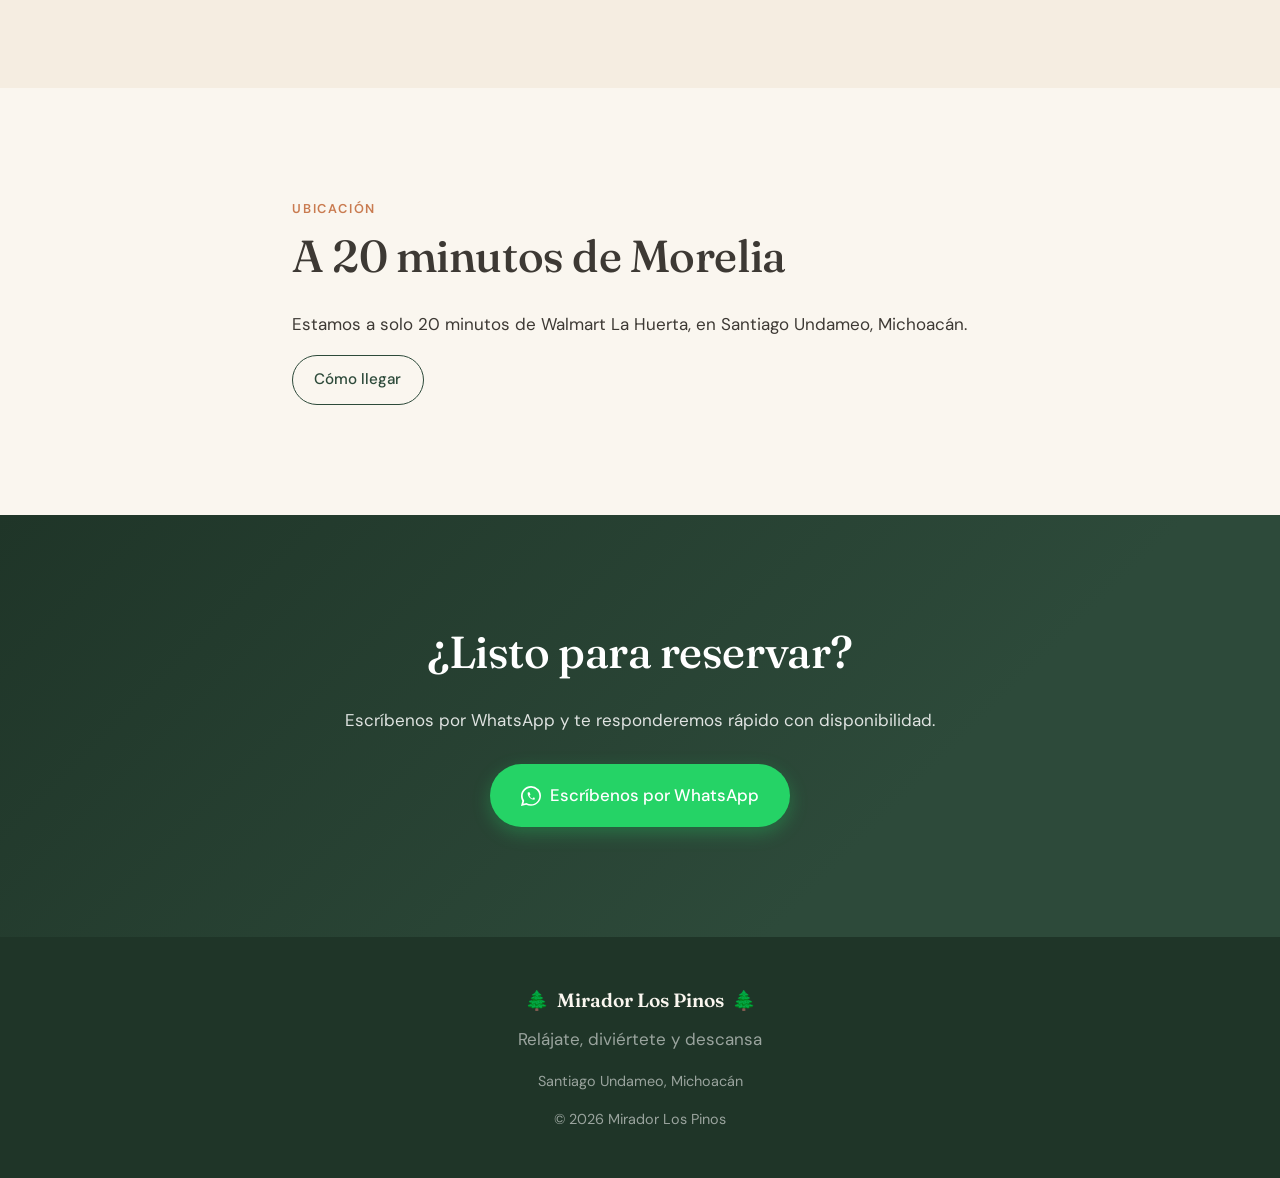
==== commit 1e420ff7: "Gallery: fix gaps + orphaned firepit (grid-auto-flow: dense) Two changes: - .gallery now uses grid-a" ====
--- a/index.html
+++ b/index.html
@@ -244,12 +244,12 @@
       <button class="g-item" data-img="images/interior2.jpeg"><img src="images/interior2.jpeg" alt="Detalle de la cocineta: cafetera, estufa, refrigerador y microondas" loading="lazy"></button>
       <button class="g-item g-item-wide" data-img="images/3d619e81-1cce-465e-9045-a72d431d14fb.jpeg"><img src="images/3d619e81-1cce-465e-9045-a72d431d14fb.jpeg" alt="Sala del quiosco con sofás y vista al jardín a través de puertas corredizas" loading="lazy"></button>
       <button class="g-item" data-img="images/b7cae1c3-e315-403d-945d-530749f3e211.jpeg"><img src="images/b7cae1c3-e315-403d-945d-530749f3e211.jpeg" alt="Cocina del quiosco con paredes de ladrillo y vista a otra cabaña" loading="lazy"></button>
-      <button class="g-item g-item-tall" data-img="images/ce0f5844-6c53-4b1f-9943-adbd65d259a1.jpeg"><img src="images/ce0f5844-6c53-4b1f-9943-adbd65d259a1.jpeg" alt="Interior del quiosco con mesa larga para reuniones, sofás y TV" loading="lazy"></button>
+      <button class="g-item" data-img="images/ce0f5844-6c53-4b1f-9943-adbd65d259a1.jpeg"><img src="images/ce0f5844-6c53-4b1f-9943-adbd65d259a1.jpeg" alt="Interior del quiosco con mesa larga para reuniones, sofás y TV" loading="lazy"></button>
       <button class="g-item" data-img="images/b9e1d92e-36f0-46a7-accb-16684a9d4e8f.jpeg"><img src="images/b9e1d92e-36f0-46a7-accb-16684a9d4e8f.jpeg" alt="Baño completo con regadera, mosaico de colores y toallas" loading="lazy"></button>
       <button class="g-item" data-img="images/da0c1efe-d6b6-4862-802f-5daf201ae2cc.jpeg"><img src="images/da0c1efe-d6b6-4862-802f-5daf201ae2cc.jpeg" alt="Cabaña iluminada de noche con luces cálidas y árbol decorado" loading="lazy"></button>
       <button class="g-item" data-img="images/571c4fb6-de8b-4dc9-a499-162f27a7ef76.jpeg"><img src="images/571c4fb6-de8b-4dc9-a499-162f27a7ef76.jpeg" alt="Cancha de básquetbol del Mirador Los Pinos al atardecer" loading="lazy"></button>
       <button class="g-item g-item-wide" data-img="images/a1c6303d-5806-4875-b7f6-207abaef0141.jpeg"><img src="images/a1c6303d-5806-4875-b7f6-207abaef0141.jpeg" alt="Entrada de la cabaña en una mañana de niebla" loading="lazy"></button>
-      <button class="g-item g-item-tall" data-img="images/530b3ccf-6338-4367-8095-e78bd0bd9fc8.jpeg"><img src="images/530b3ccf-6338-4367-8095-e78bd0bd9fc8.jpeg" alt="Fogata encendida al anochecer en el área de descanso" loading="lazy"></button>
+      <button class="g-item" data-img="images/530b3ccf-6338-4367-8095-e78bd0bd9fc8.jpeg"><img src="images/530b3ccf-6338-4367-8095-e78bd0bd9fc8.jpeg" alt="Fogata encendida al anochecer en el área de descanso" loading="lazy"></button>
     </div>
   </div>
 </section>
--- a/assets/css/style.css
+++ b/assets/css/style.css
@@ -283,6 +283,7 @@
   display: grid;
   grid-template-columns: repeat(4, 1fr);
   grid-auto-rows: 200px;
+  grid-auto-flow: dense; /* back-fill gaps left by wide/tall cells */
   gap: 12px;
   margin-top: 32px;
 }
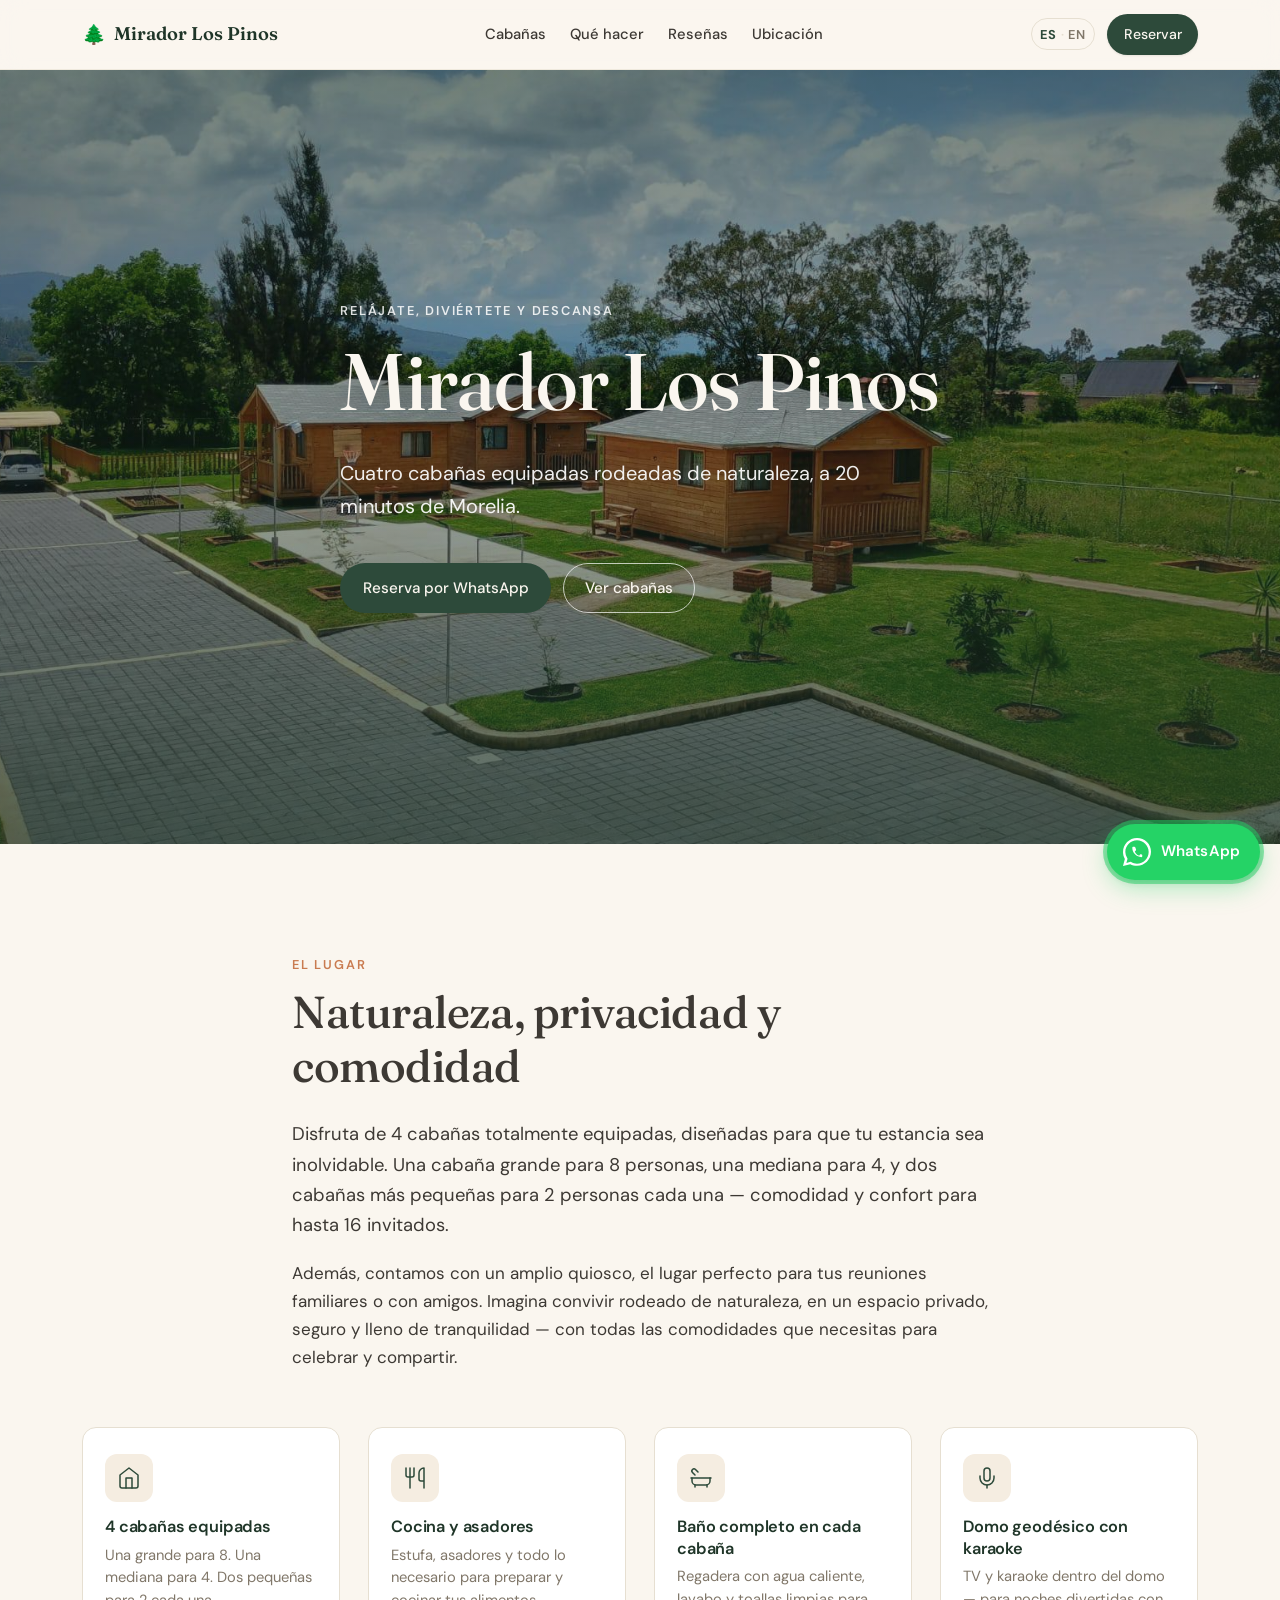
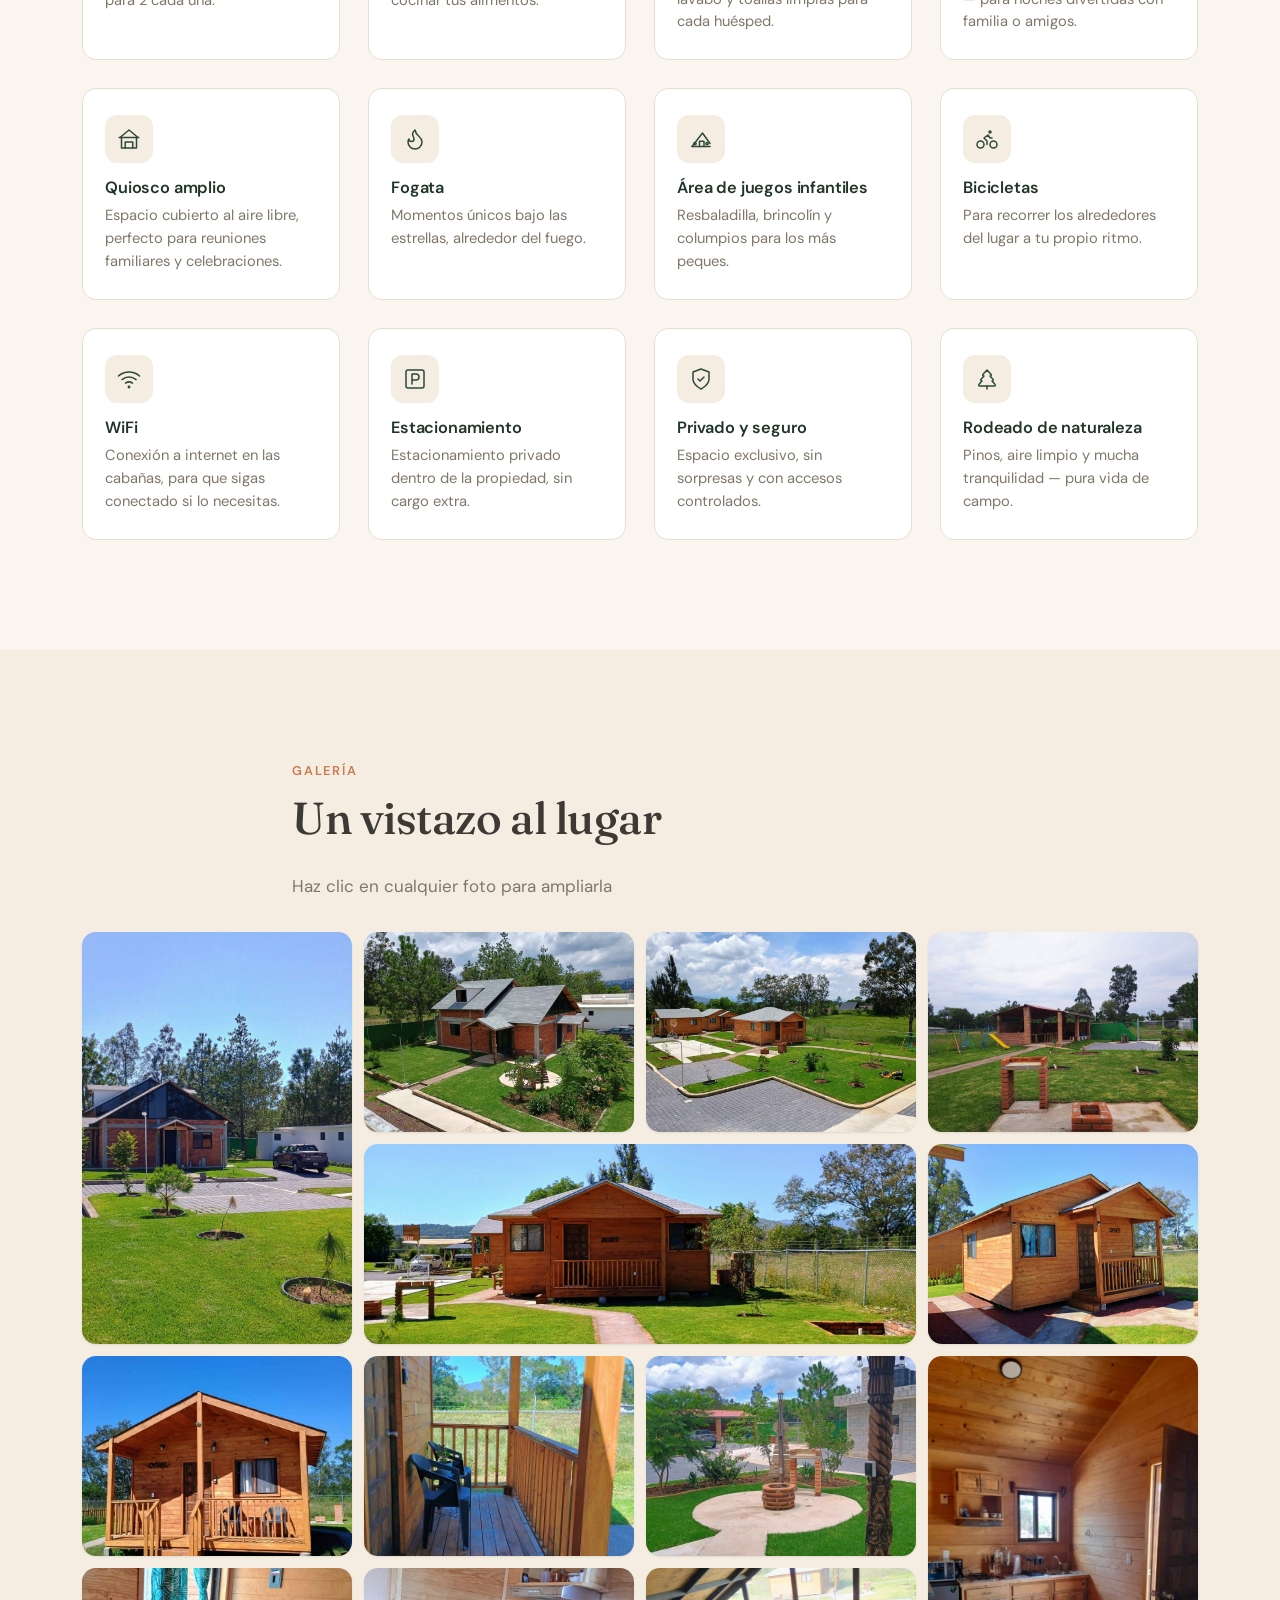
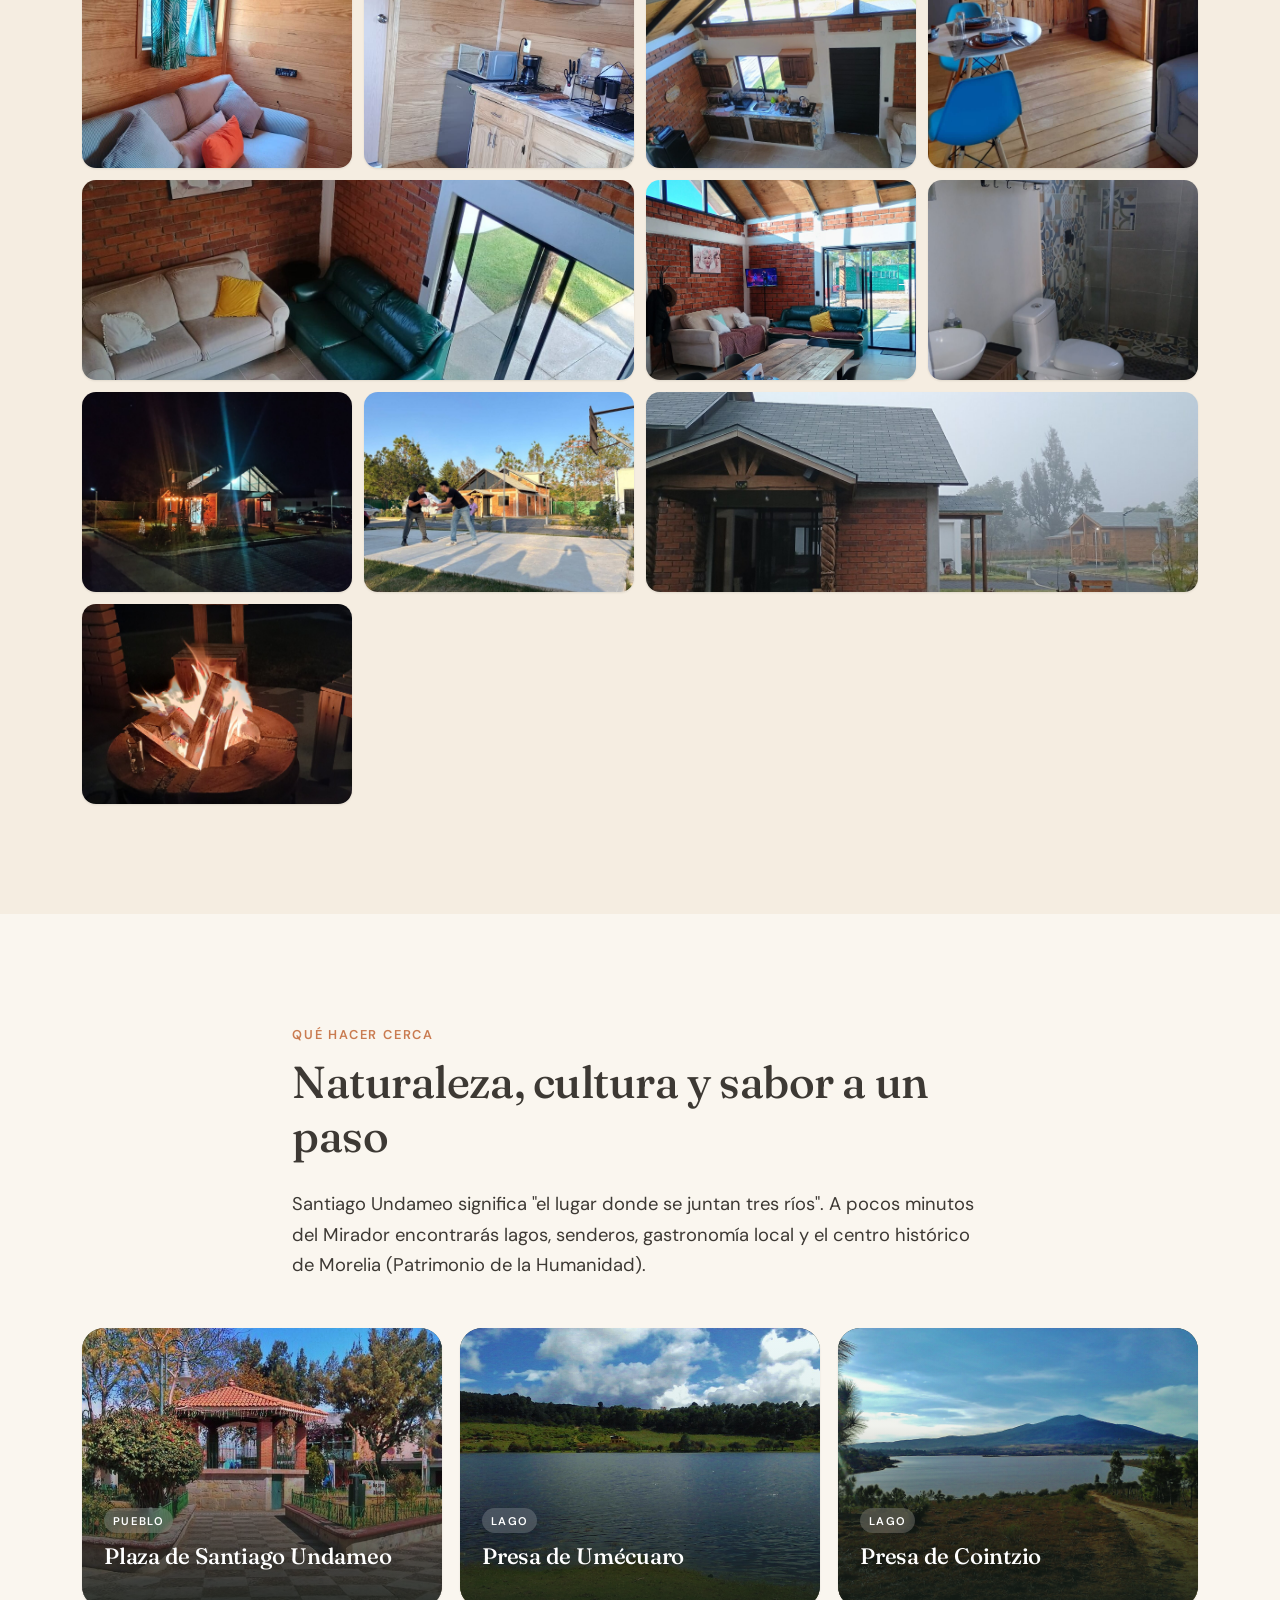
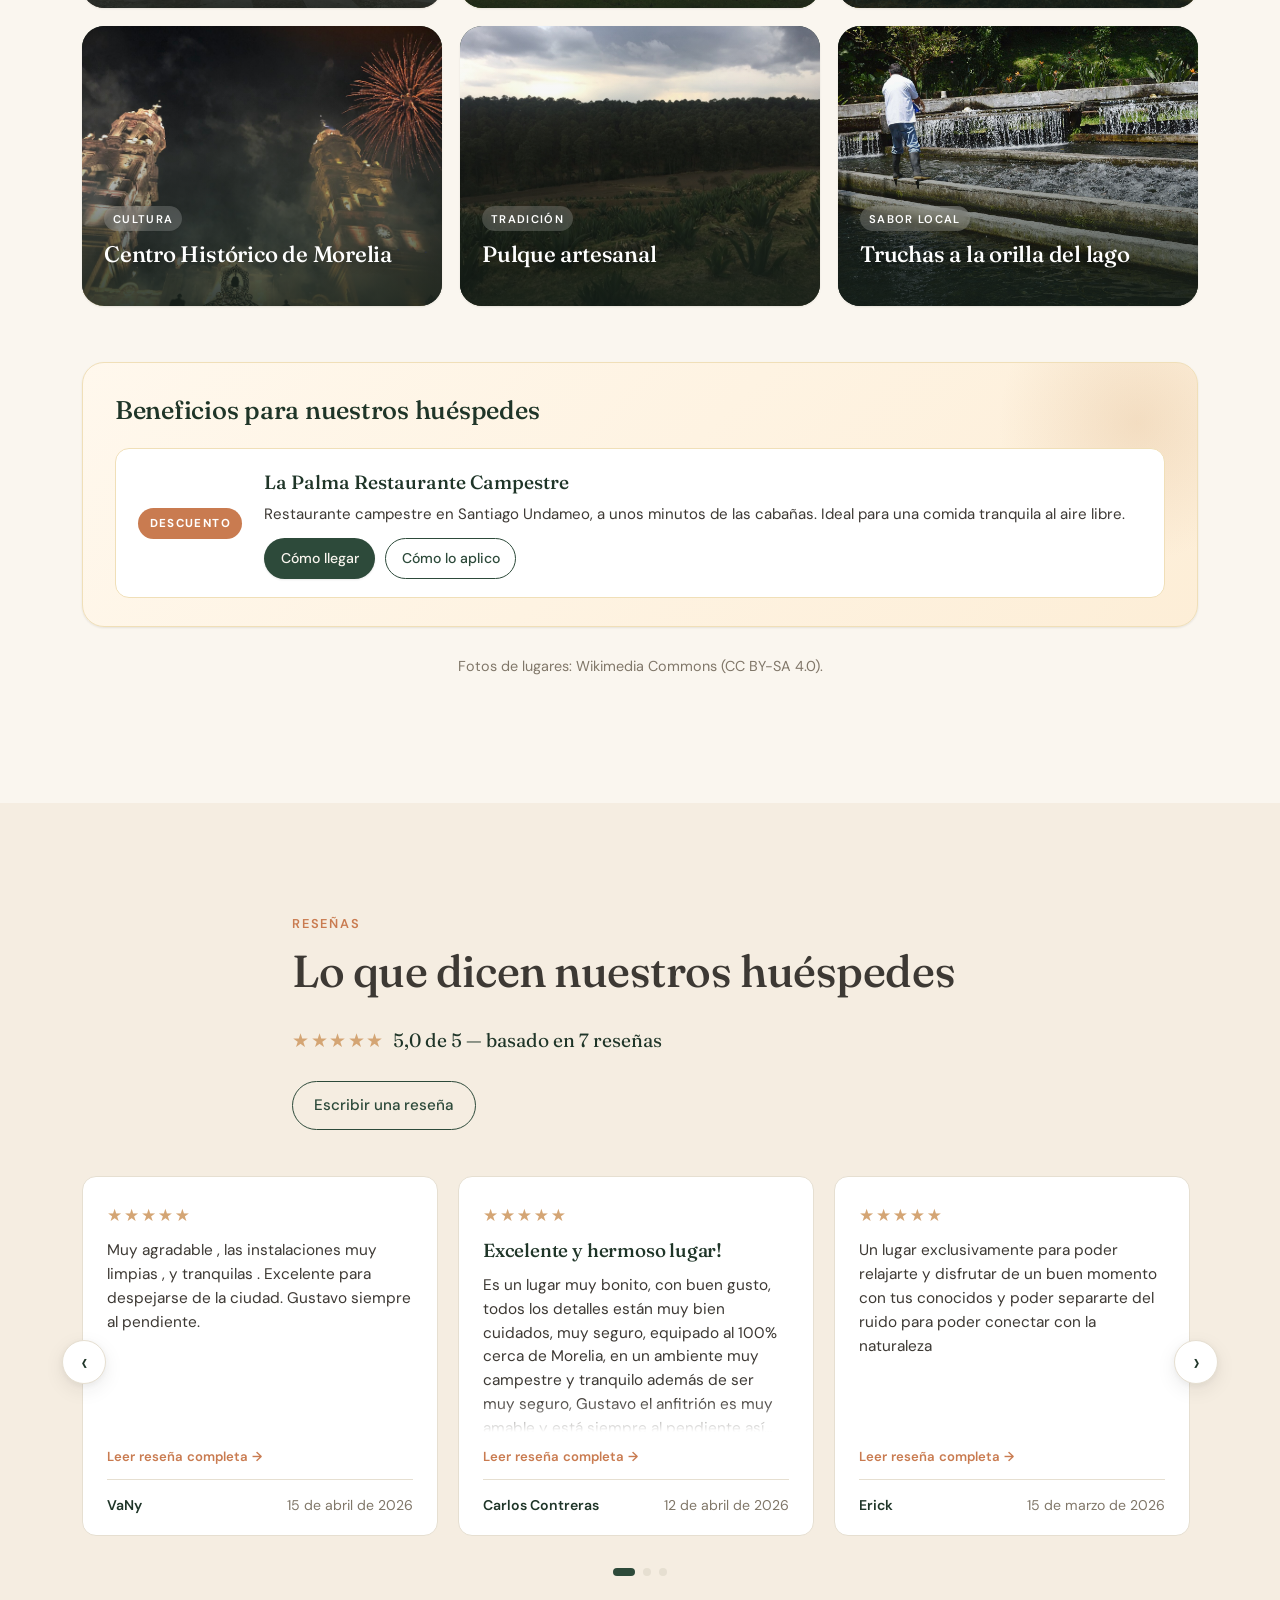
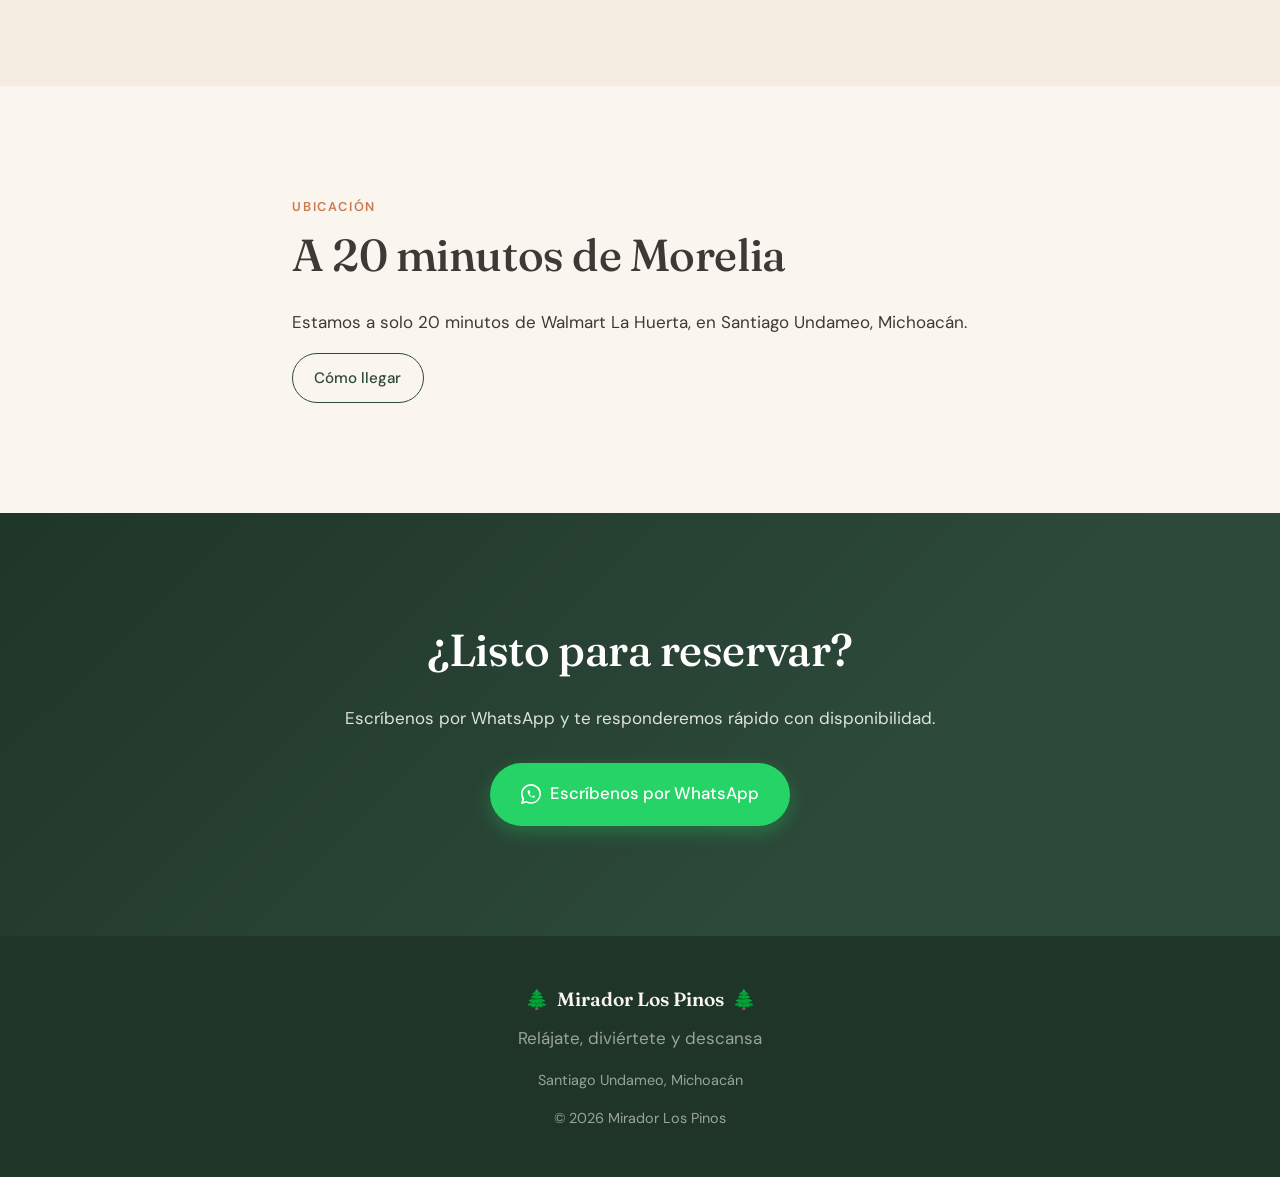
==== commit d4ceaa51: "Features: add Bathrooms + Parking amenity badges - Two new feature cards: bathroom (bathtub icon) ri" ====
--- a/index.html
+++ b/index.html
@@ -69,6 +69,7 @@
     "amenityFeature": [
       { "@type": "LocationFeatureSpecification", "name": "WiFi", "value": true },
       { "@type": "LocationFeatureSpecification", "name": "Estacionamiento", "value": true },
+      { "@type": "LocationFeatureSpecification", "name": "Baño privado", "value": true },
       { "@type": "LocationFeatureSpecification", "name": "Cocina equipada", "value": true },
       { "@type": "LocationFeatureSpecification", "name": "Asadores", "value": true },
       { "@type": "LocationFeatureSpecification", "name": "Fogata", "value": true },
@@ -163,6 +164,13 @@
       </li>
       <li class="feature">
         <span class="feature-icon" aria-hidden="true">
+          <svg viewBox="0 0 24 24" fill="none" stroke="currentColor" stroke-width="1.5" stroke-linecap="round" stroke-linejoin="round"><path d="M9 6 6.5 3.5a1.5 1.5 0 1 0-3 3L6 9"/><line x1="22" y1="12" x2="2" y2="12"/><path d="M3 12v3a4 4 0 0 0 4 4h10a4 4 0 0 0 4-4v-3"/><line x1="6" y1="21" x2="6" y2="19"/><line x1="18" y1="21" x2="18" y2="19"/></svg>
+        </span>
+        <h3 data-i18n="features.bathrooms">Baño completo en cada cabaña</h3>
+        <p data-i18n="features.bathrooms_desc"></p>
+      </li>
+      <li class="feature">
+        <span class="feature-icon" aria-hidden="true">
           <svg viewBox="0 0 24 24" fill="none" stroke="currentColor" stroke-width="1.5" stroke-linecap="round" stroke-linejoin="round"><path d="M12 2a3 3 0 0 0-3 3v7a3 3 0 0 0 6 0V5a3 3 0 0 0-3-3z"/><path d="M19 10v2a7 7 0 0 1-14 0v-2"/><line x1="12" y1="19" x2="12" y2="22"/></svg>
         </span>
         <h3 data-i18n="features.dome">Domo geodésico con karaoke</h3>
@@ -202,6 +210,13 @@
         </span>
         <h3 data-i18n="features.wifi">WiFi</h3>
         <p data-i18n="features.wifi_desc"></p>
+      </li>
+      <li class="feature">
+        <span class="feature-icon" aria-hidden="true">
+          <svg viewBox="0 0 24 24" fill="none" stroke="currentColor" stroke-width="1.5" stroke-linecap="round" stroke-linejoin="round"><rect width="18" height="18" x="3" y="3" rx="2"/><path d="M9 17V7h4a3 3 0 0 1 0 6H9"/></svg>
+        </span>
+        <h3 data-i18n="features.parking">Estacionamiento</h3>
+        <p data-i18n="features.parking_desc"></p>
       </li>
       <li class="feature">
         <span class="feature-icon" aria-hidden="true">
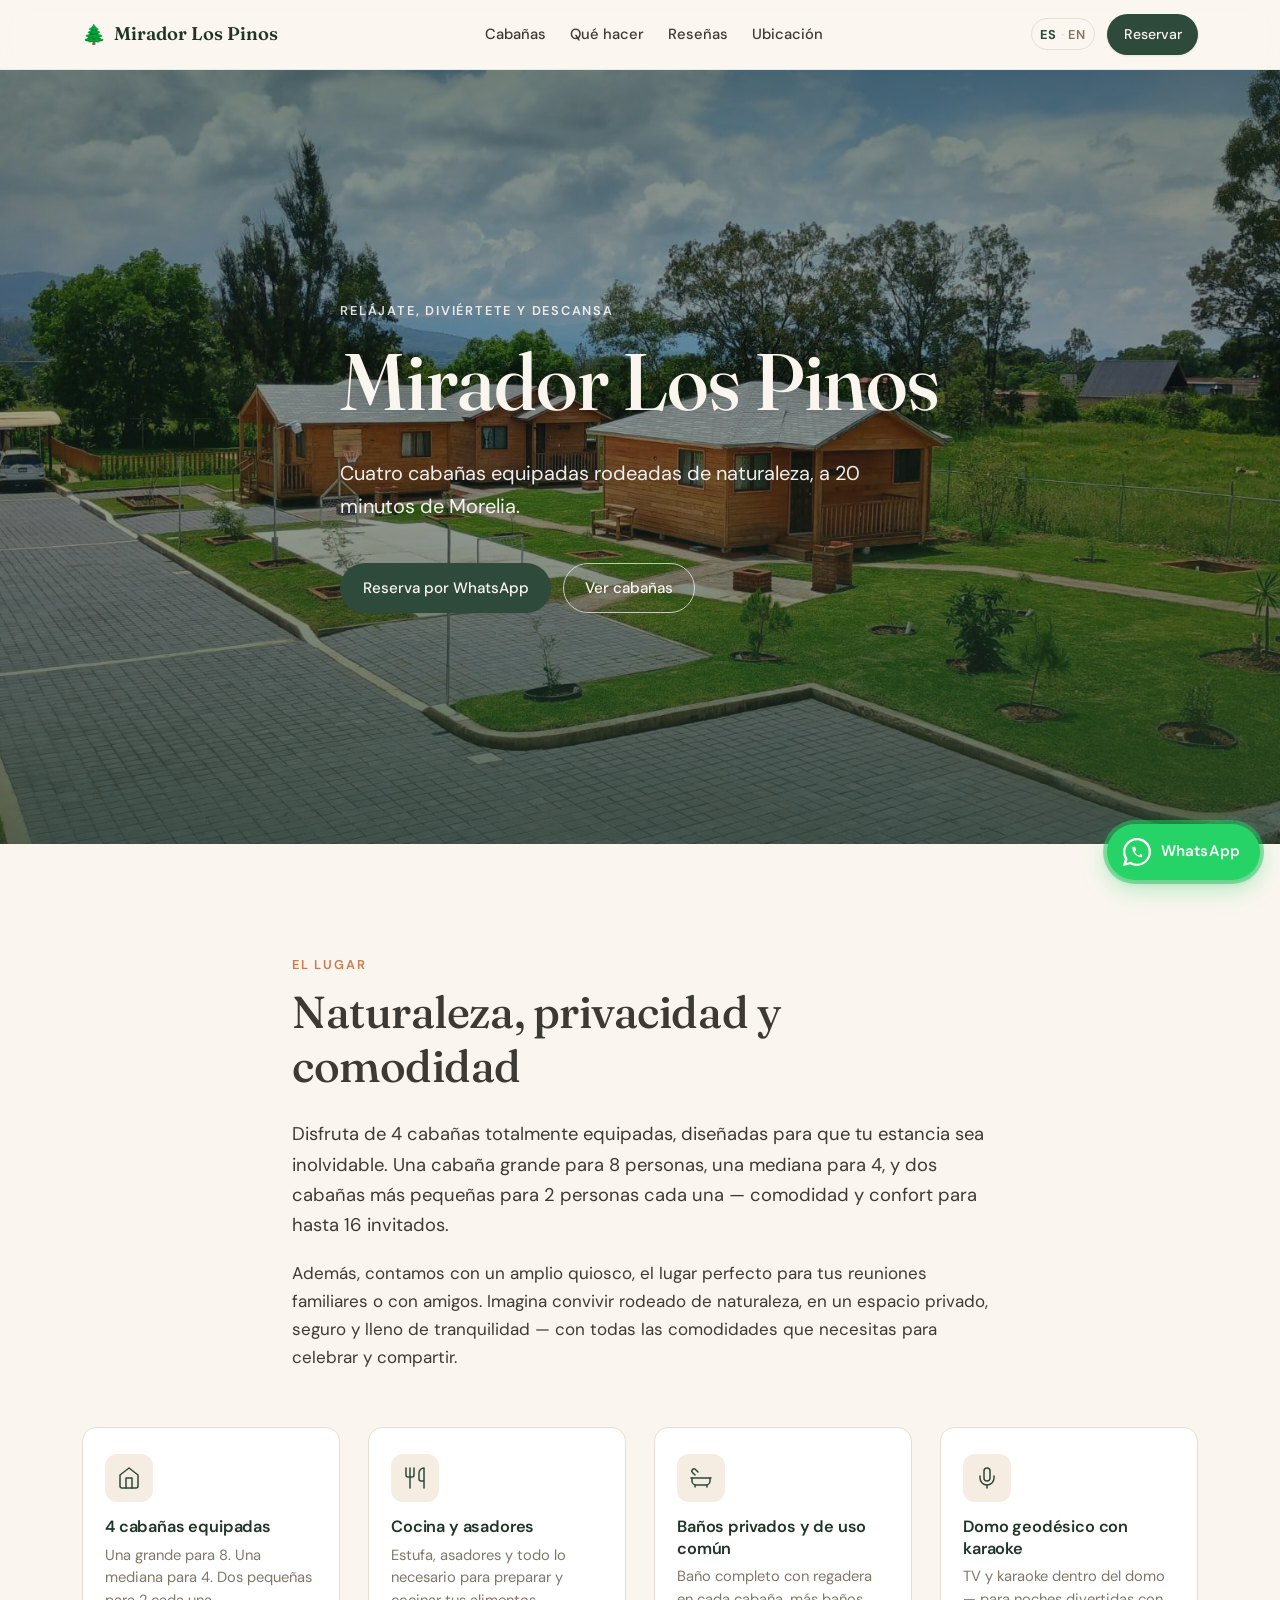
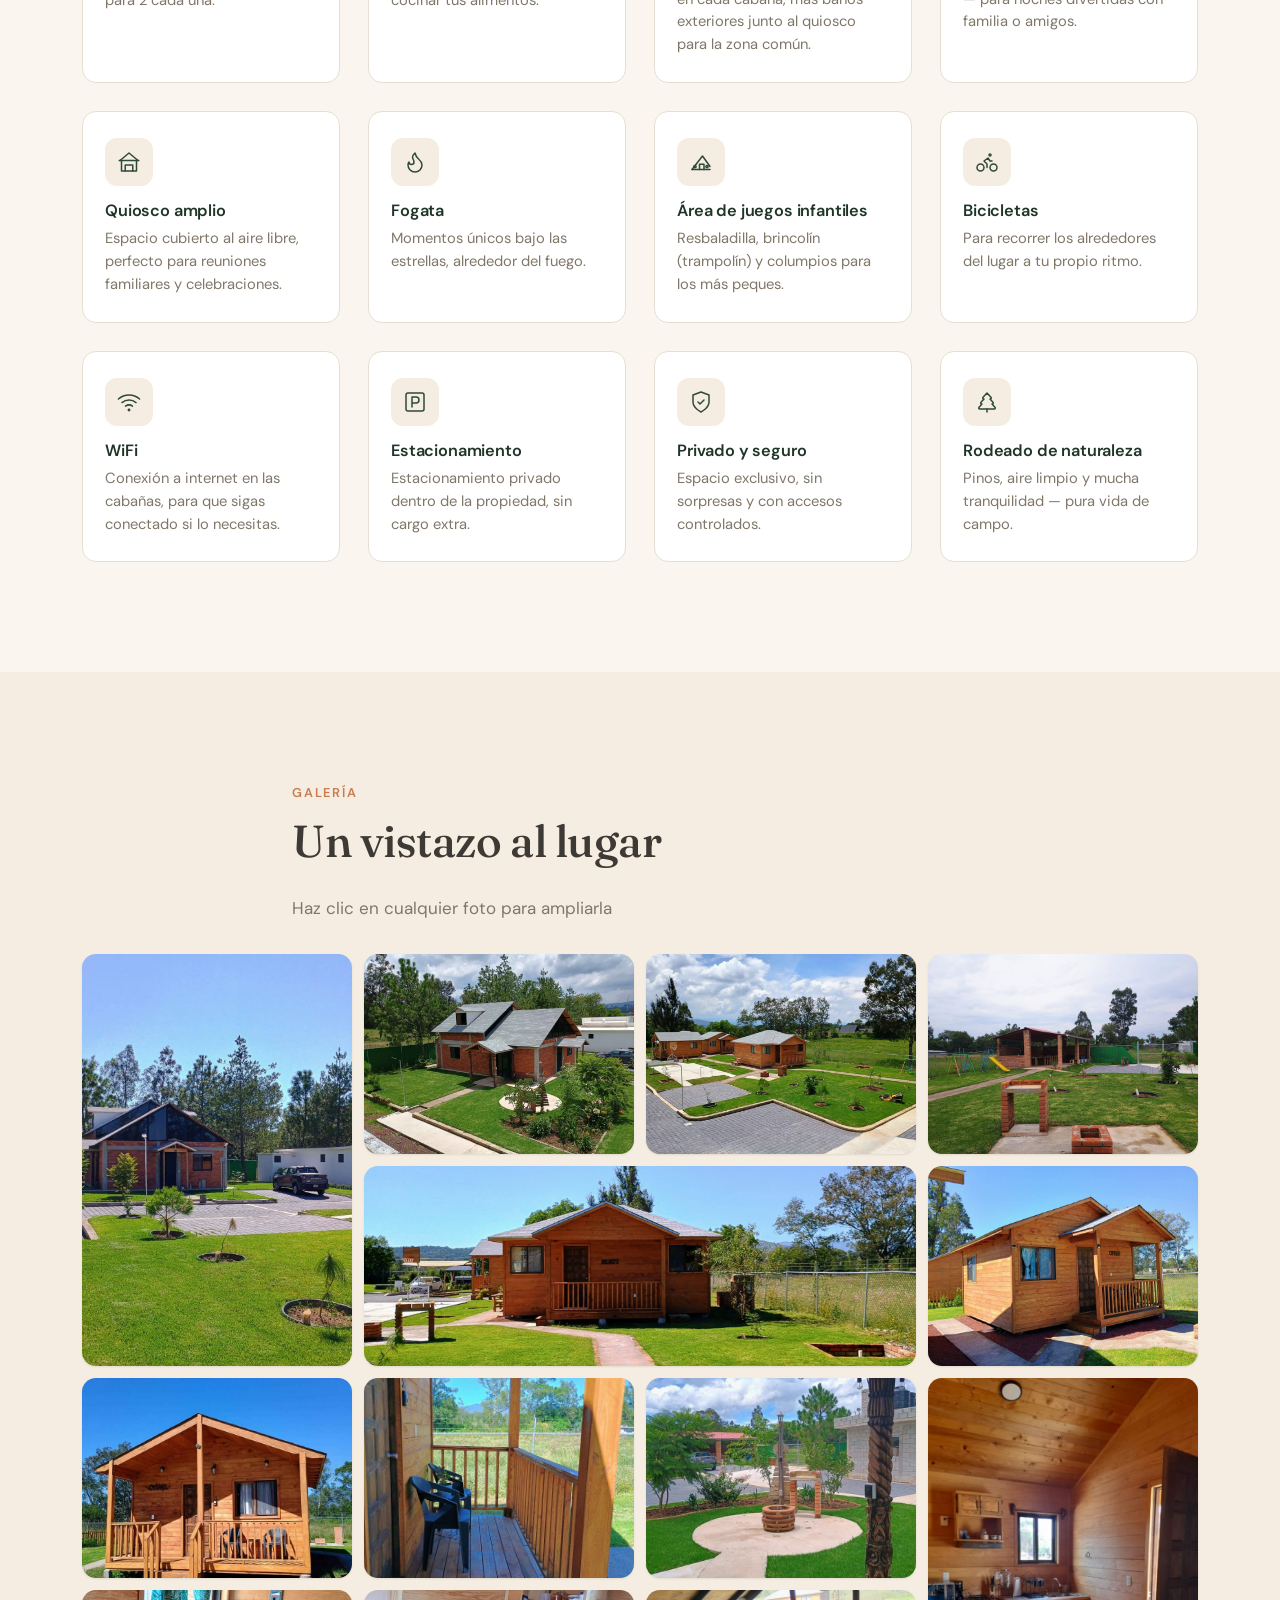
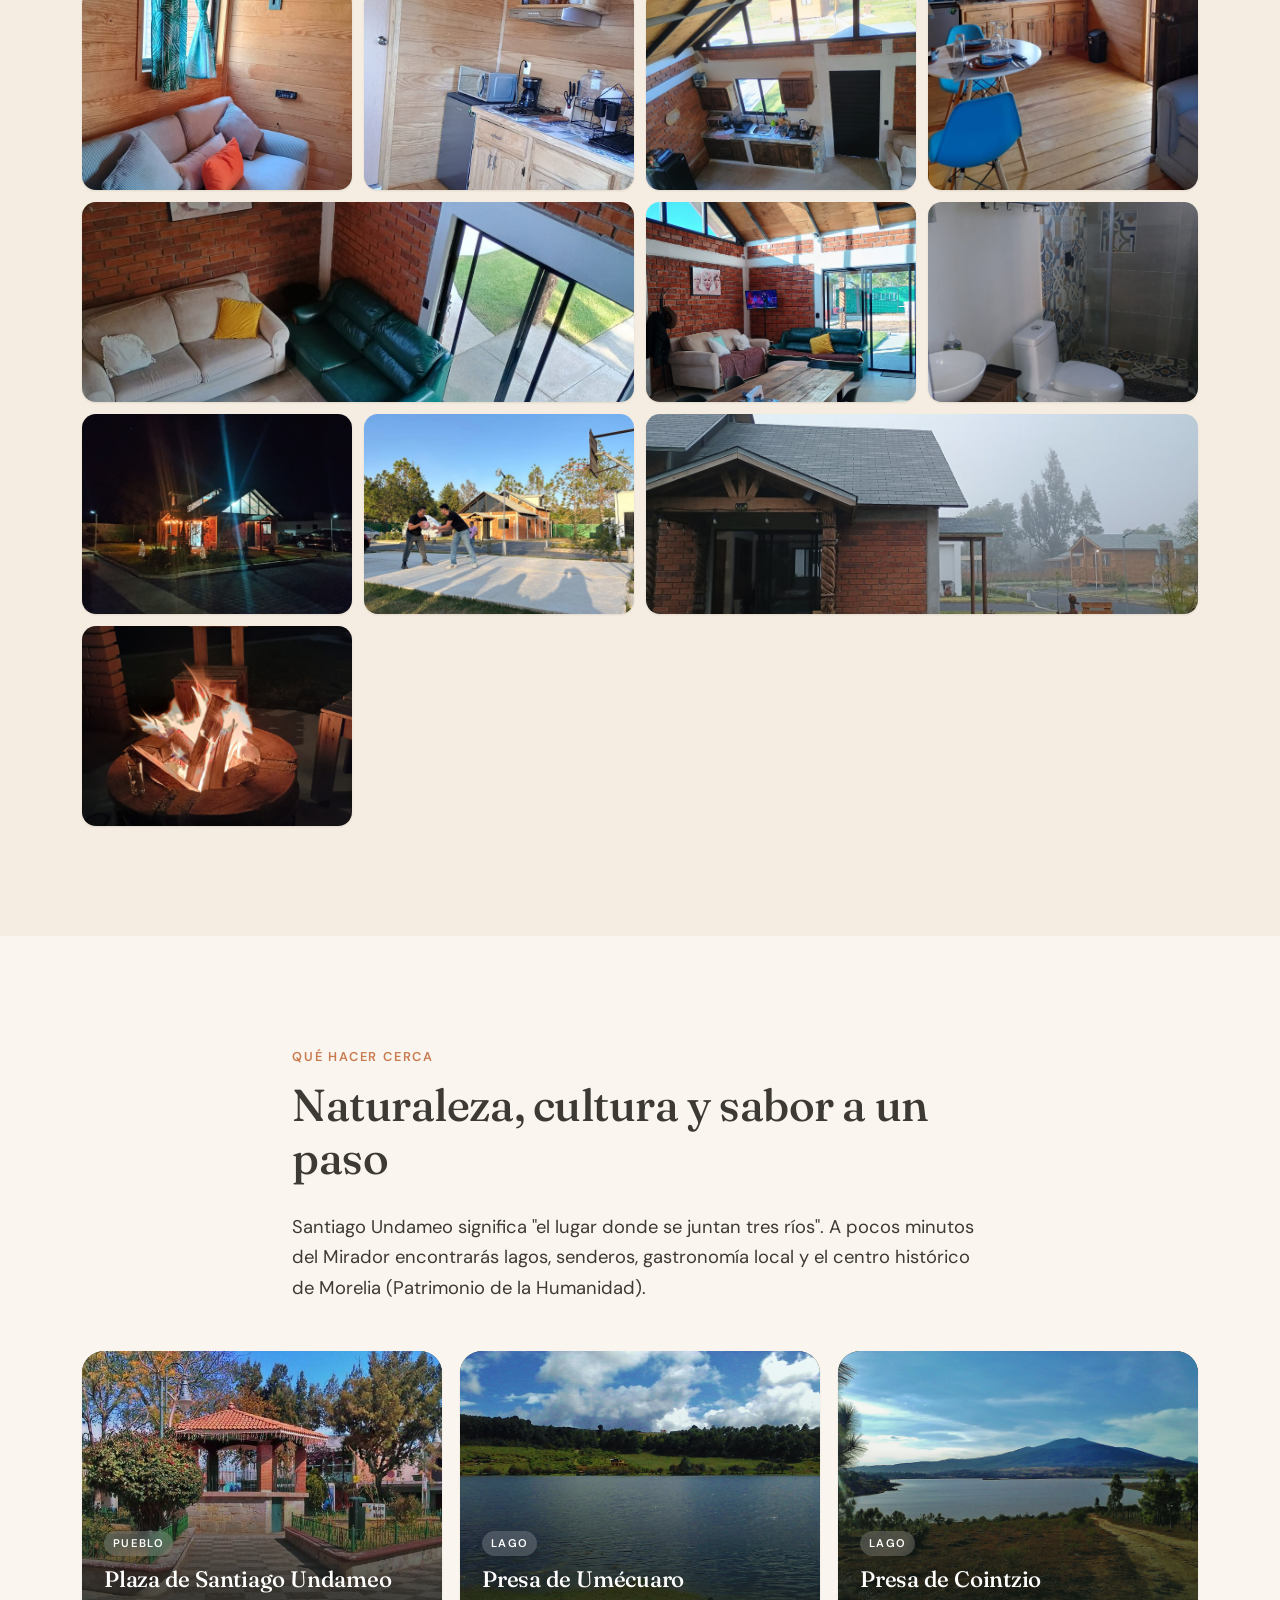
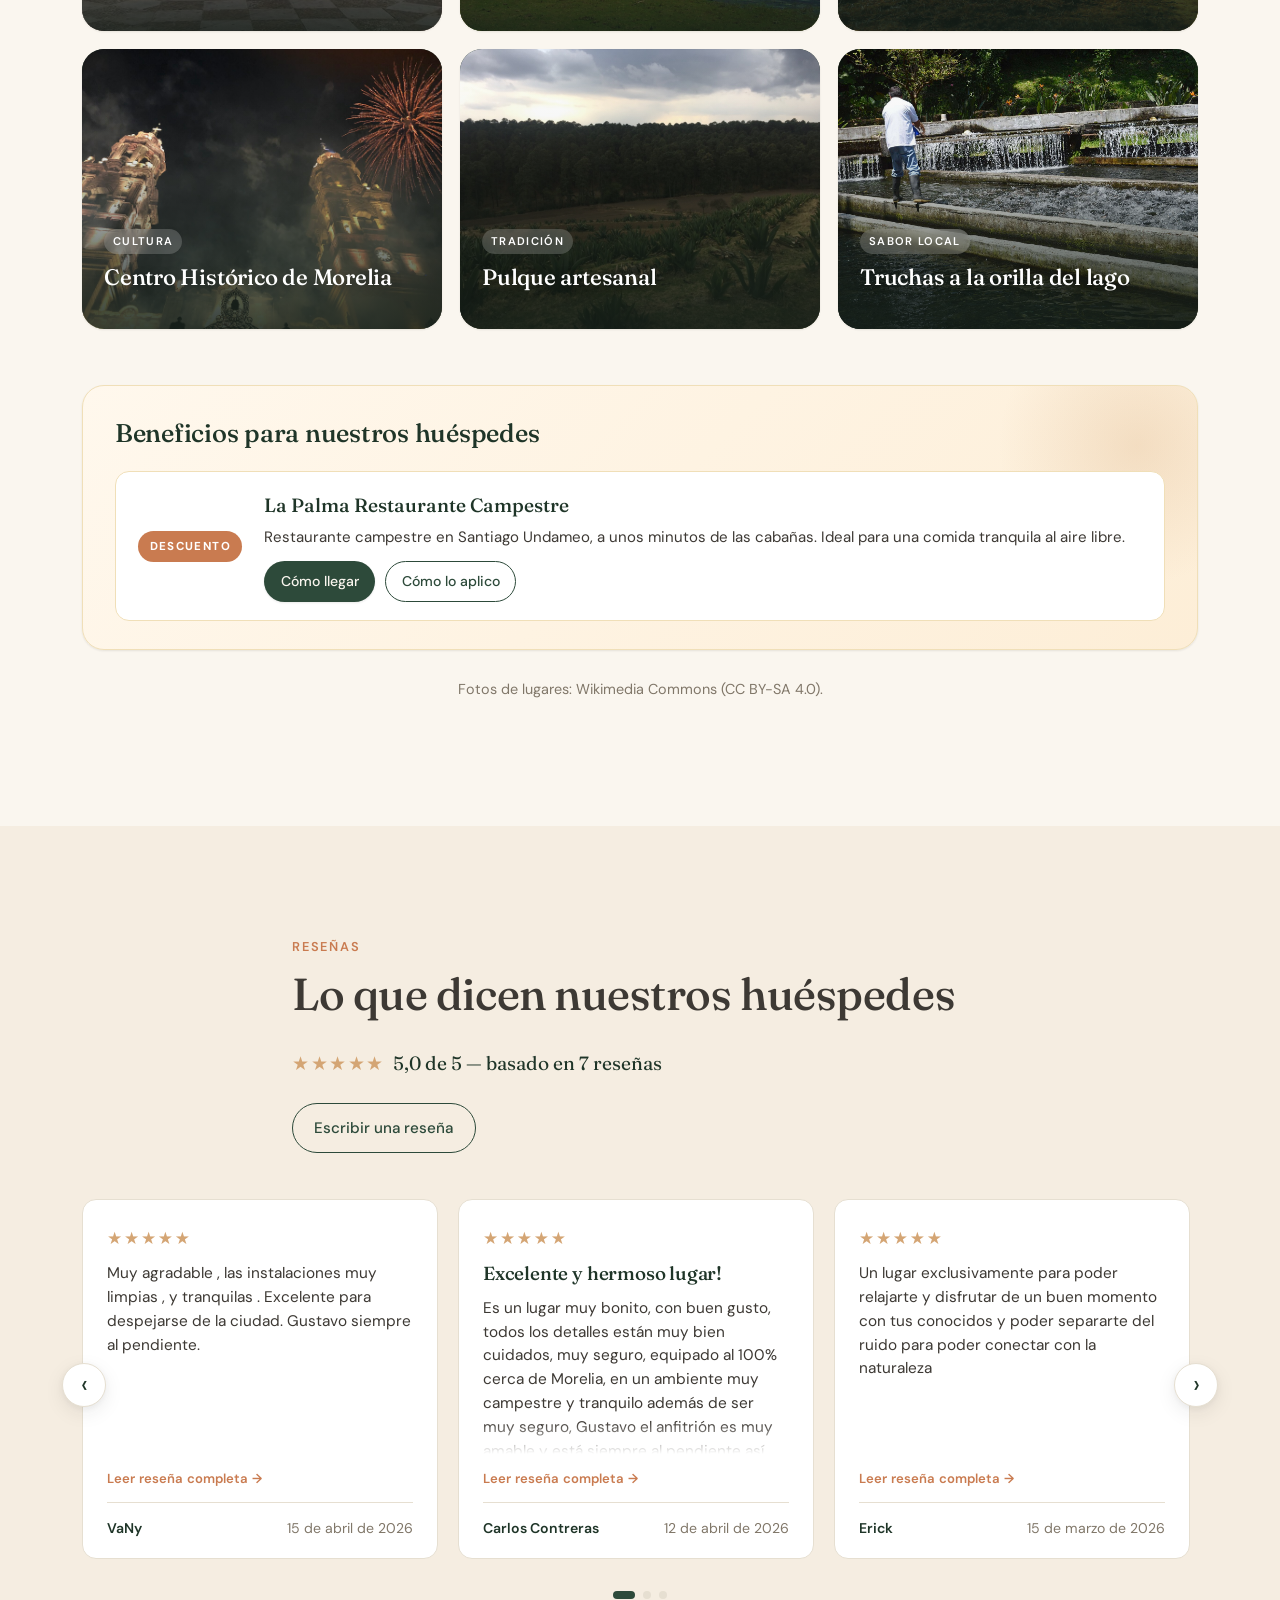
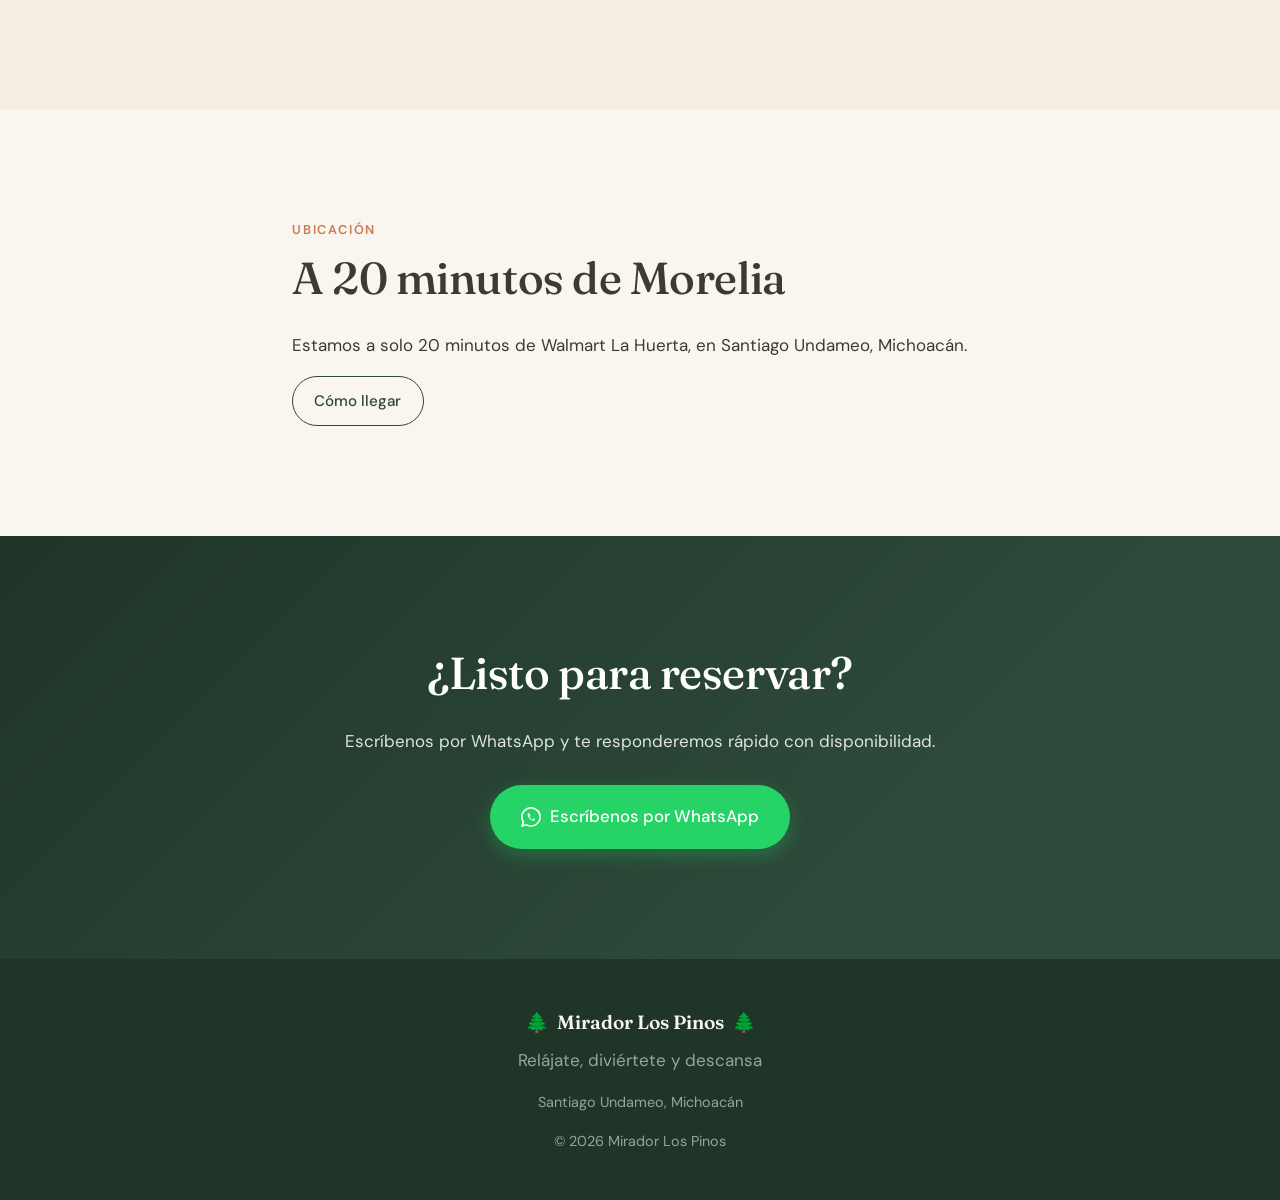
==== commit c3dc4139: "Amenities: clarify brincolín = trampoline, plus outdoor bathrooms - Kids' play area: 'bouncy castle'" ====
--- a/index.html
+++ b/index.html
@@ -69,7 +69,9 @@
     "amenityFeature": [
       { "@type": "LocationFeatureSpecification", "name": "WiFi", "value": true },
       { "@type": "LocationFeatureSpecification", "name": "Estacionamiento", "value": true },
-      { "@type": "LocationFeatureSpecification", "name": "Baño privado", "value": true },
+      { "@type": "LocationFeatureSpecification", "name": "Baño privado en cada cabaña", "value": true },
+      { "@type": "LocationFeatureSpecification", "name": "Baños exteriores junto al quiosco", "value": true },
+      { "@type": "LocationFeatureSpecification", "name": "Trampolín", "value": true },
       { "@type": "LocationFeatureSpecification", "name": "Cocina equipada", "value": true },
       { "@type": "LocationFeatureSpecification", "name": "Asadores", "value": true },
       { "@type": "LocationFeatureSpecification", "name": "Fogata", "value": true },
@@ -166,7 +168,7 @@
         <span class="feature-icon" aria-hidden="true">
           <svg viewBox="0 0 24 24" fill="none" stroke="currentColor" stroke-width="1.5" stroke-linecap="round" stroke-linejoin="round"><path d="M9 6 6.5 3.5a1.5 1.5 0 1 0-3 3L6 9"/><line x1="22" y1="12" x2="2" y2="12"/><path d="M3 12v3a4 4 0 0 0 4 4h10a4 4 0 0 0 4-4v-3"/><line x1="6" y1="21" x2="6" y2="19"/><line x1="18" y1="21" x2="18" y2="19"/></svg>
         </span>
-        <h3 data-i18n="features.bathrooms">Baño completo en cada cabaña</h3>
+        <h3 data-i18n="features.bathrooms">Baños privados y de uso común</h3>
         <p data-i18n="features.bathrooms_desc"></p>
       </li>
       <li class="feature">
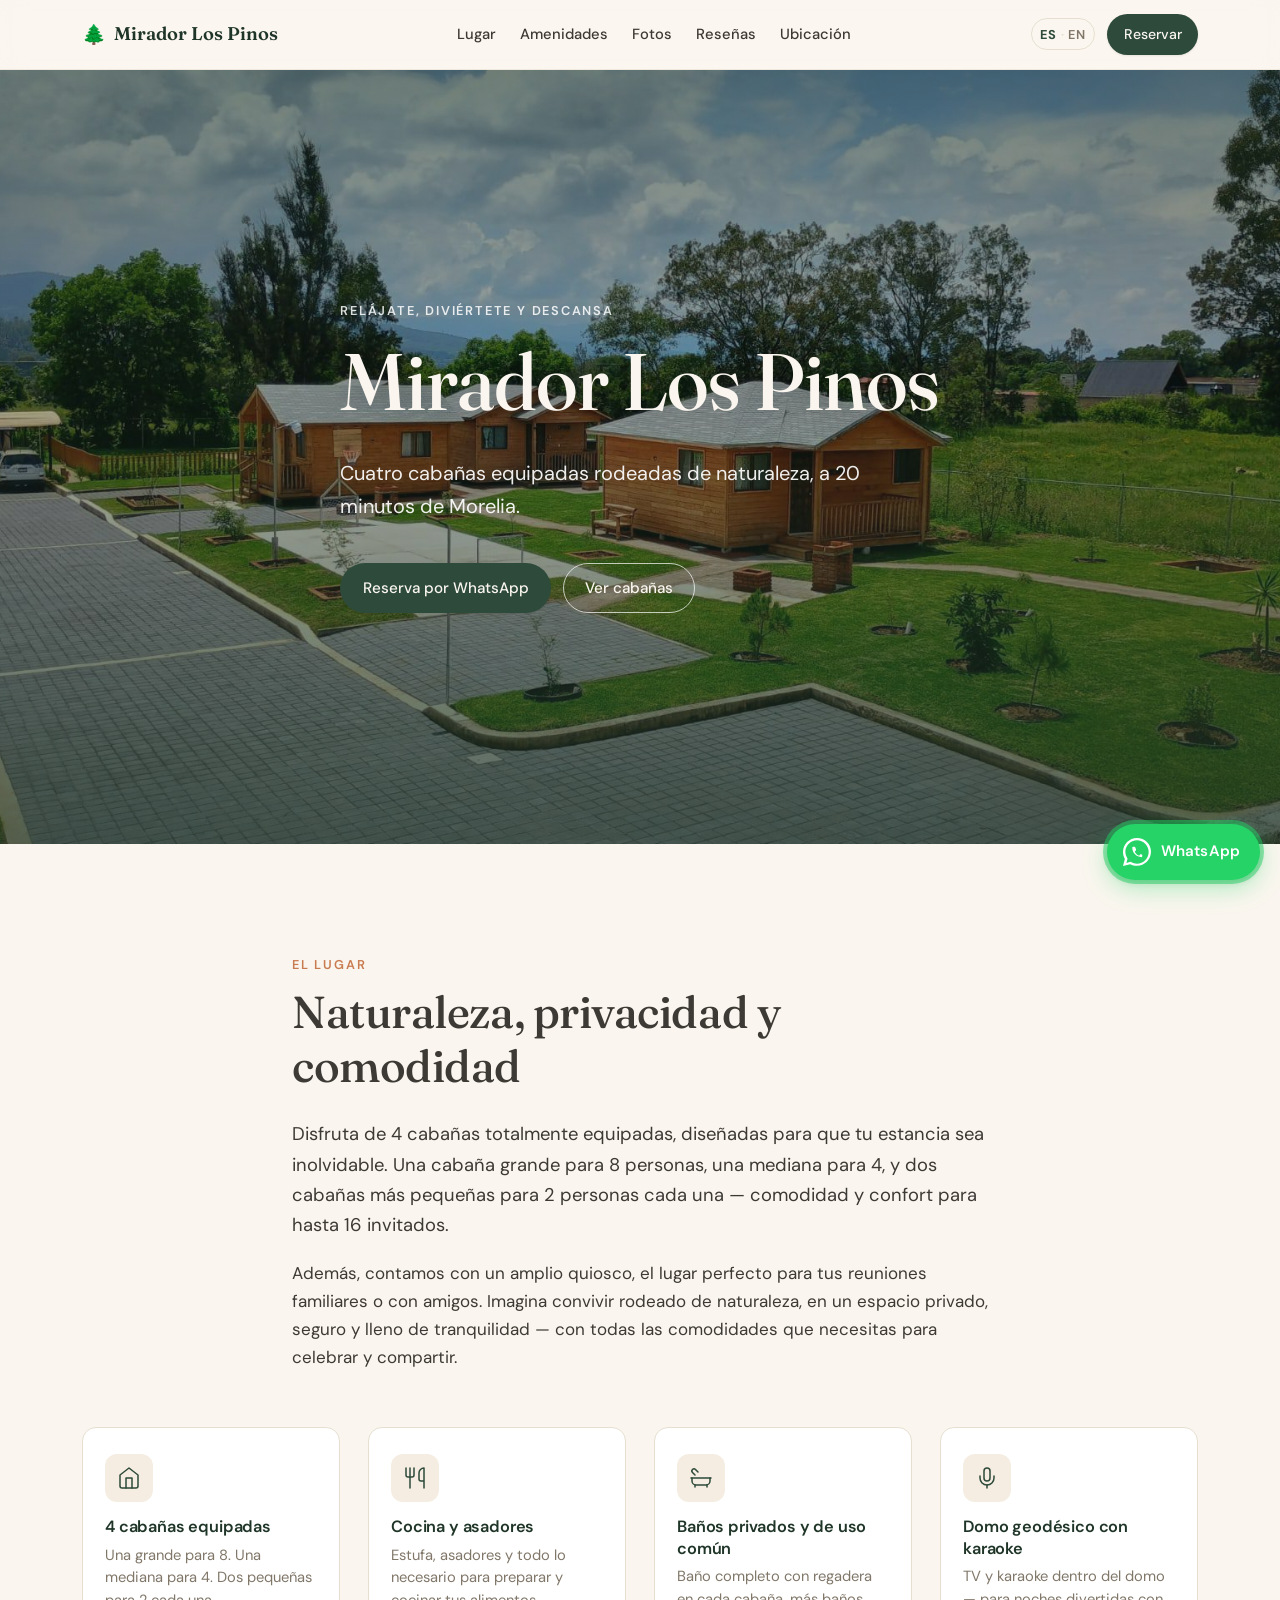
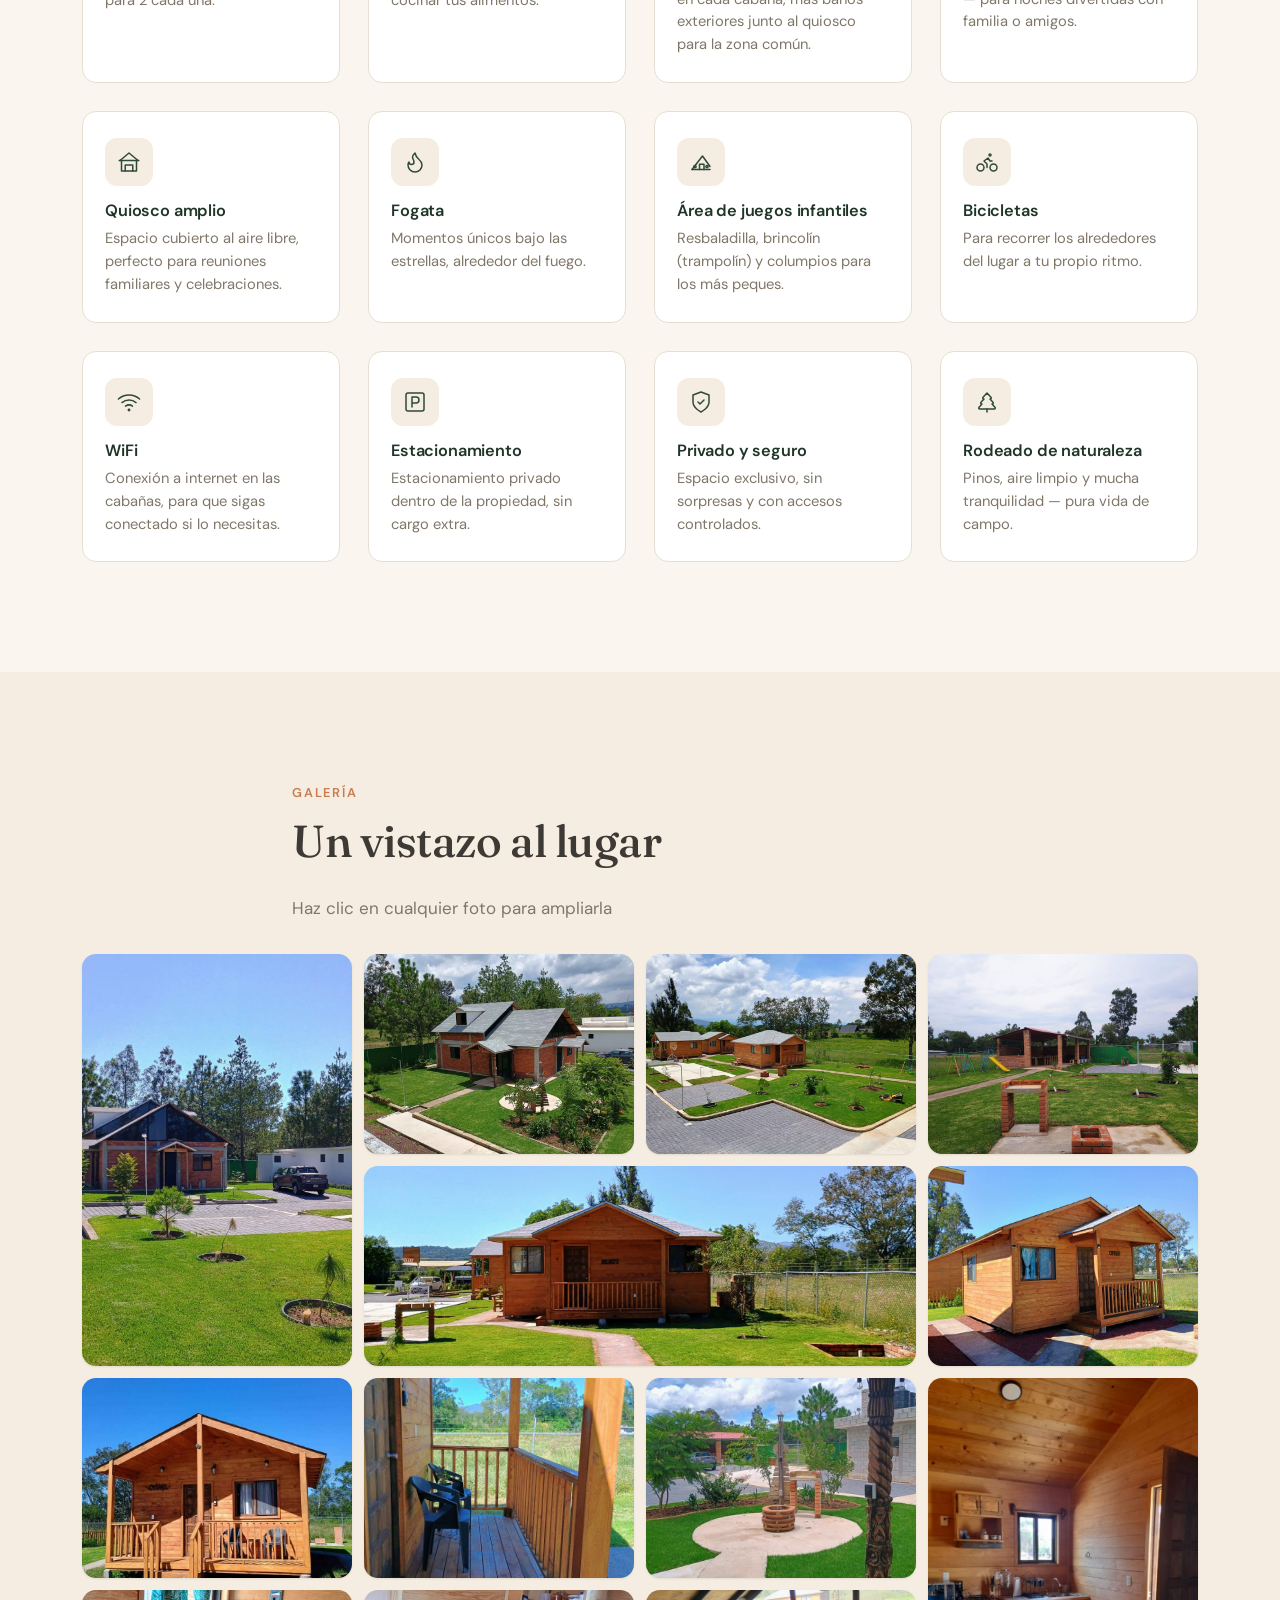
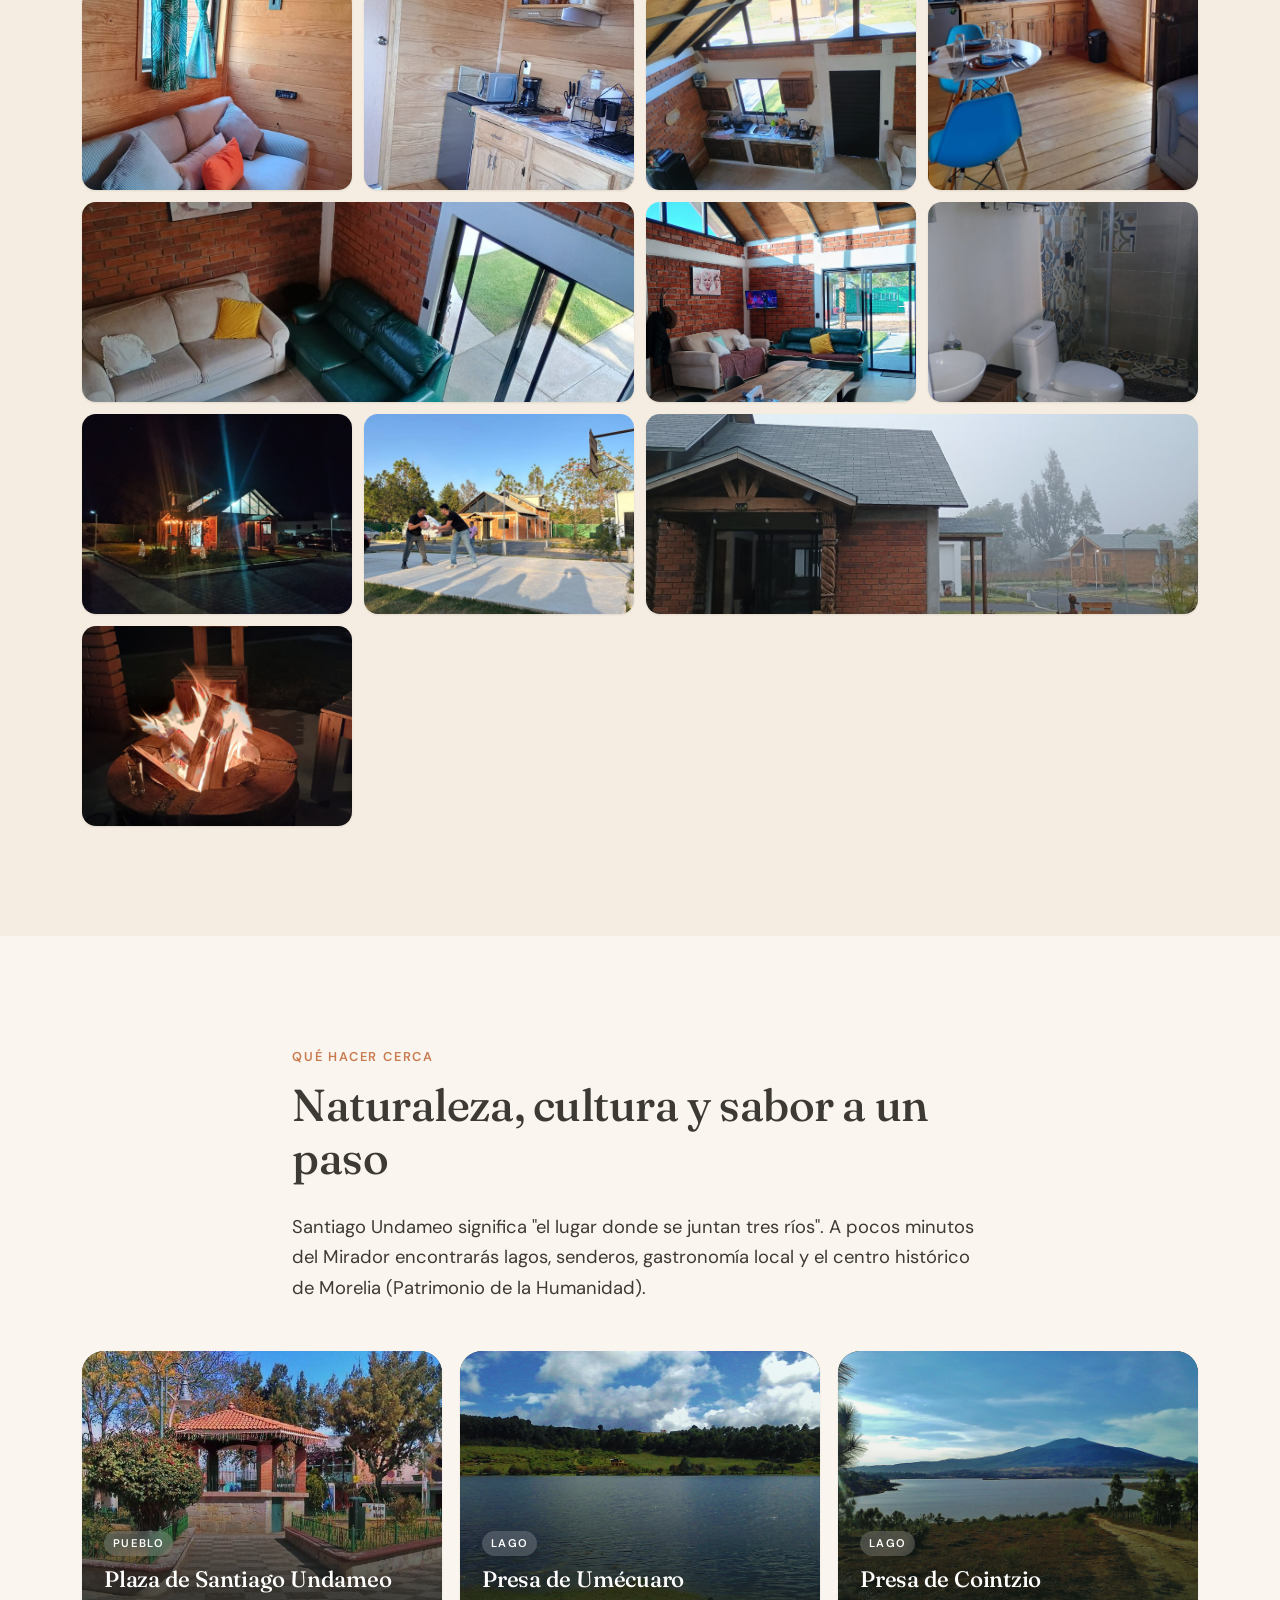
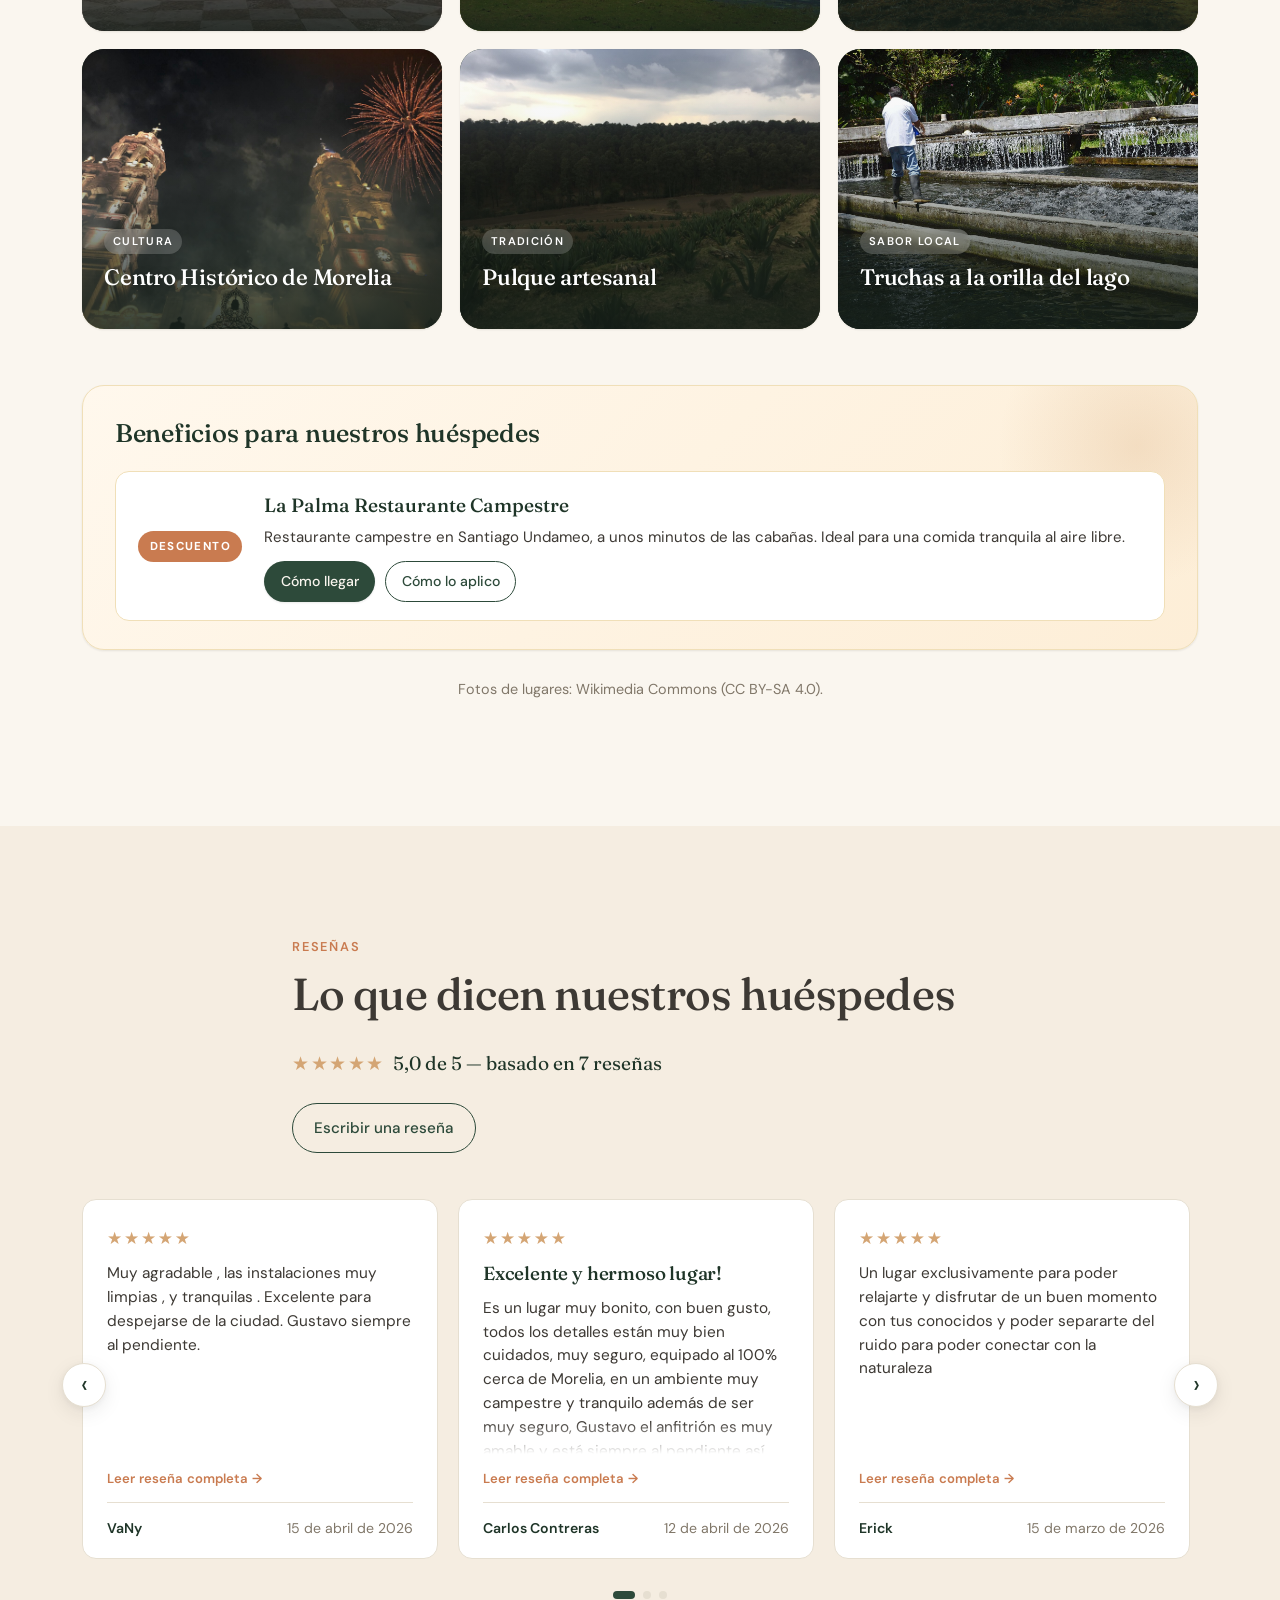
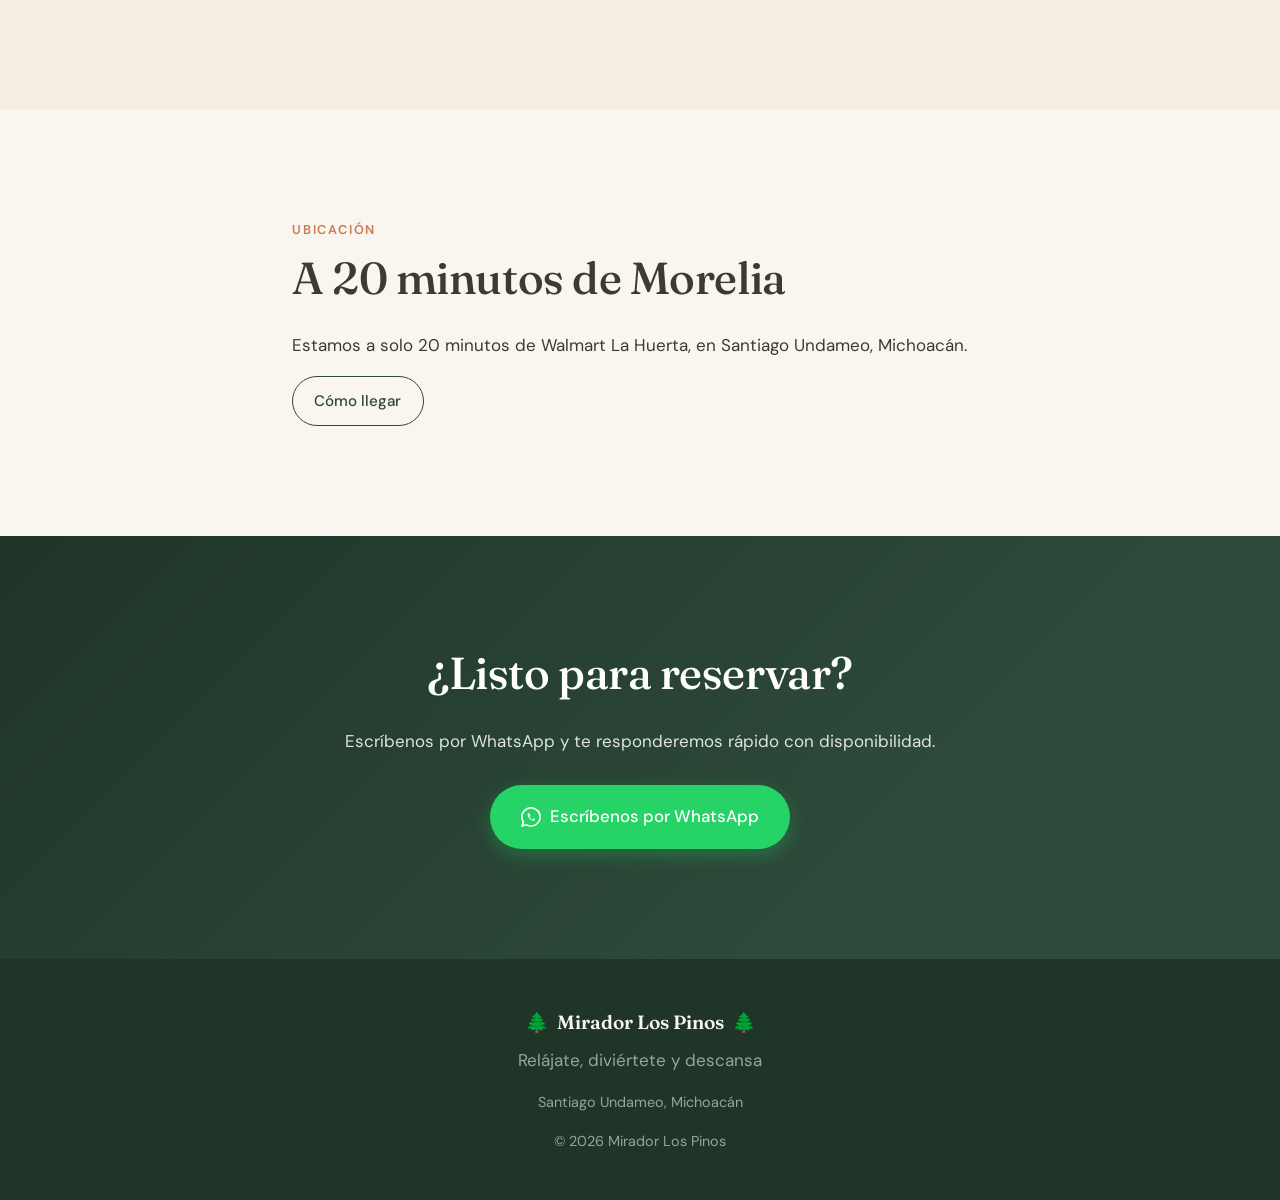
==== commit 141d29cb: "Nav: segment menu into 5 sections + mobile hamburger + standalone /reviews page - Top nav now Lugar " ====
--- a/index.html
+++ b/index.html
@@ -109,13 +109,17 @@
       <span class="brand-mark">🌲</span>
       <span class="brand-name">Mirador Los Pinos</span>
     </a>
-    <nav class="primary-nav" aria-label="Primary">
-      <a href="#about" data-i18n="nav.cabins">Cabañas</a>
-      <a href="#nearby" data-i18n="nav.nearby">Qué hacer</a>
+    <nav class="primary-nav" id="primary-nav" aria-label="Primary">
+      <a href="#about" data-i18n="nav.place">Lugar</a>
+      <a href="#amenities" data-i18n="nav.amenities">Amenidades</a>
+      <a href="#gallery" data-i18n="nav.gallery">Fotos</a>
       <a href="#reviews" data-i18n="nav.reviews">Reseñas</a>
       <a href="#location" data-i18n="nav.location">Ubicación</a>
     </nav>
     <div class="header-actions">
+      <button class="nav-toggle" id="nav-toggle" aria-expanded="false" aria-controls="primary-nav" data-i18n-attr="aria-label" data-i18n="nav.menu" aria-label="Menú">
+        <span class="nav-toggle-bars" aria-hidden="true"><span></span><span></span><span></span></span>
+      </button>
       <button class="lang-toggle" id="lang-toggle" aria-label="Cambiar idioma">
         <span data-lang-active>ES</span><span class="sep">·</span><span data-lang-inactive>EN</span>
       </button>
@@ -148,7 +152,7 @@
     <p data-i18n="about.body2"></p>
   </div>
 
-  <div class="container">
+  <div class="container" id="amenities">
     <ul class="features">
       <li class="feature">
         <span class="feature-icon" aria-hidden="true">
--- a/assets/css/style.css
+++ b/assets/css/style.css
@@ -31,6 +31,10 @@
 /* ───── Reset ───── */
 *, *::before, *::after { box-sizing: border-box; }
 html { scroll-behavior: smooth; }
+/* Offset in-page anchor jumps so section tops clear the sticky header. */
+:where(#about, #amenities, #gallery, #nearby, #reviews, #location, #contact) {
+  scroll-margin-top: 84px;
+}
 body {
   margin: 0;
   font-family: var(--font-sans);
@@ -169,8 +173,57 @@
 .lang-toggle [data-lang-inactive] { color: var(--muted); }
 .lang-toggle .sep { color: var(--line); }
 
+/* ───── Mobile nav toggle (hamburger) ───── */
+.nav-toggle {
+  display: none;            /* shown only on narrow screens */
+  align-items: center;
+  justify-content: center;
+  width: 40px;
+  height: 40px;
+  padding: 0;
+  background: transparent;
+  border: 1px solid var(--line);
+  border-radius: 10px;
+  color: var(--ink);
+  cursor: pointer;
+}
+.nav-toggle:hover { border-color: var(--forest); color: var(--forest); }
+.nav-toggle-bars { position: relative; width: 18px; height: 14px; }
+.nav-toggle-bars span {
+  position: absolute; left: 0; right: 0; height: 2px; border-radius: 2px;
+  background: currentColor; transition: transform .25s, opacity .2s, top .25s;
+}
+.nav-toggle-bars span:nth-child(1) { top: 0; }
+.nav-toggle-bars span:nth-child(2) { top: 6px; }
+.nav-toggle-bars span:nth-child(3) { top: 12px; }
+.nav-toggle[aria-expanded="true"] .nav-toggle-bars span:nth-child(1) { top: 6px; transform: rotate(45deg); }
+.nav-toggle[aria-expanded="true"] .nav-toggle-bars span:nth-child(2) { opacity: 0; }
+.nav-toggle[aria-expanded="true"] .nav-toggle-bars span:nth-child(3) { top: 6px; transform: rotate(-45deg); }
+
 @media (max-width: 760px) {
-  .primary-nav { display: none; }
+  .nav-toggle { display: inline-flex; }
+  /* The nav becomes a dropdown panel anchored to the sticky header. */
+  .primary-nav {
+    display: none;
+    position: absolute;
+    top: 100%;
+    left: 0;
+    right: 0;
+    flex-direction: column;
+    gap: 0;
+    background: var(--cream);
+    border-bottom: 1px solid var(--line);
+    box-shadow: 0 12px 24px rgba(20, 40, 30, .12);
+    padding: 8px 0;
+  }
+  .primary-nav.open { display: flex; }
+  .primary-nav a {
+    padding: 13px 24px;
+    font-size: 1rem;
+    border-bottom: 1px solid rgba(230, 223, 209, .5);
+  }
+  .primary-nav a:last-child { border-bottom: 0; }
+  .primary-nav a::after { display: none; }  /* drop the desktop underline animation */
 }
 @media (max-width: 540px) {
   /* Stack the header into two rows: brand on top, actions below — keeps
@@ -1285,3 +1338,73 @@
   .hero-image { transform: none; }
   html { scroll-behavior: auto; }
 }
+
+/* ───── Standalone review page (/reseñas/ — QR target) ───── */
+.review-page {
+  min-height: 100dvh;
+  background:
+    radial-gradient(1200px 600px at 50% -10%, rgba(62, 102, 80, .18), transparent 60%),
+    var(--beige);
+  display: flex;
+  flex-direction: column;
+}
+.rp-header {
+  display: flex;
+  align-items: center;
+  justify-content: space-between;
+  gap: 16px;
+  width: min(var(--max-narrow), 100%);
+  margin: 0 auto;
+  padding: 18px var(--pad);
+}
+.rp-main {
+  flex: 1;
+  width: min(560px, 100%);
+  margin: 0 auto;
+  padding: 8px var(--pad) 48px;
+  display: flex;
+  flex-direction: column;
+  align-items: center;
+}
+.rp-card {
+  width: 100%;
+  background: var(--cream);
+  border: 1px solid var(--line);
+  border-radius: var(--radius-lg);
+  box-shadow: var(--shadow-lg);
+  padding: clamp(22px, 5vw, 40px);
+}
+.rp-title {
+  font-family: var(--font-serif);
+  font-weight: 600;
+  font-size: clamp(1.5rem, 5vw, 2rem);
+  line-height: 1.15;
+  margin: 4px 0 6px;
+  color: var(--forest-deep);
+}
+.rp-actions { justify-content: stretch; margin-top: 6px; }
+.rp-actions .btn { width: 100%; }
+.rp-back {
+  display: inline-block;
+  margin-top: 22px;
+  color: var(--forest);
+  font-weight: 500;
+  font-size: .95rem;
+}
+.rp-back:hover { color: var(--forest-deep); }
+
+/* Success state */
+.rp-success { text-align: center; padding: 18px 0 6px; }
+.rp-success-mark {
+  width: 64px; height: 64px; margin: 0 auto 16px;
+  display: grid; place-items: center;
+  border-radius: 50%;
+  background: var(--forest);
+  color: var(--cream);
+  font-size: 1.9rem; font-weight: 700;
+}
+.rp-success-text {
+  font-family: var(--font-serif);
+  font-size: 1.25rem;
+  color: var(--forest-deep);
+}
